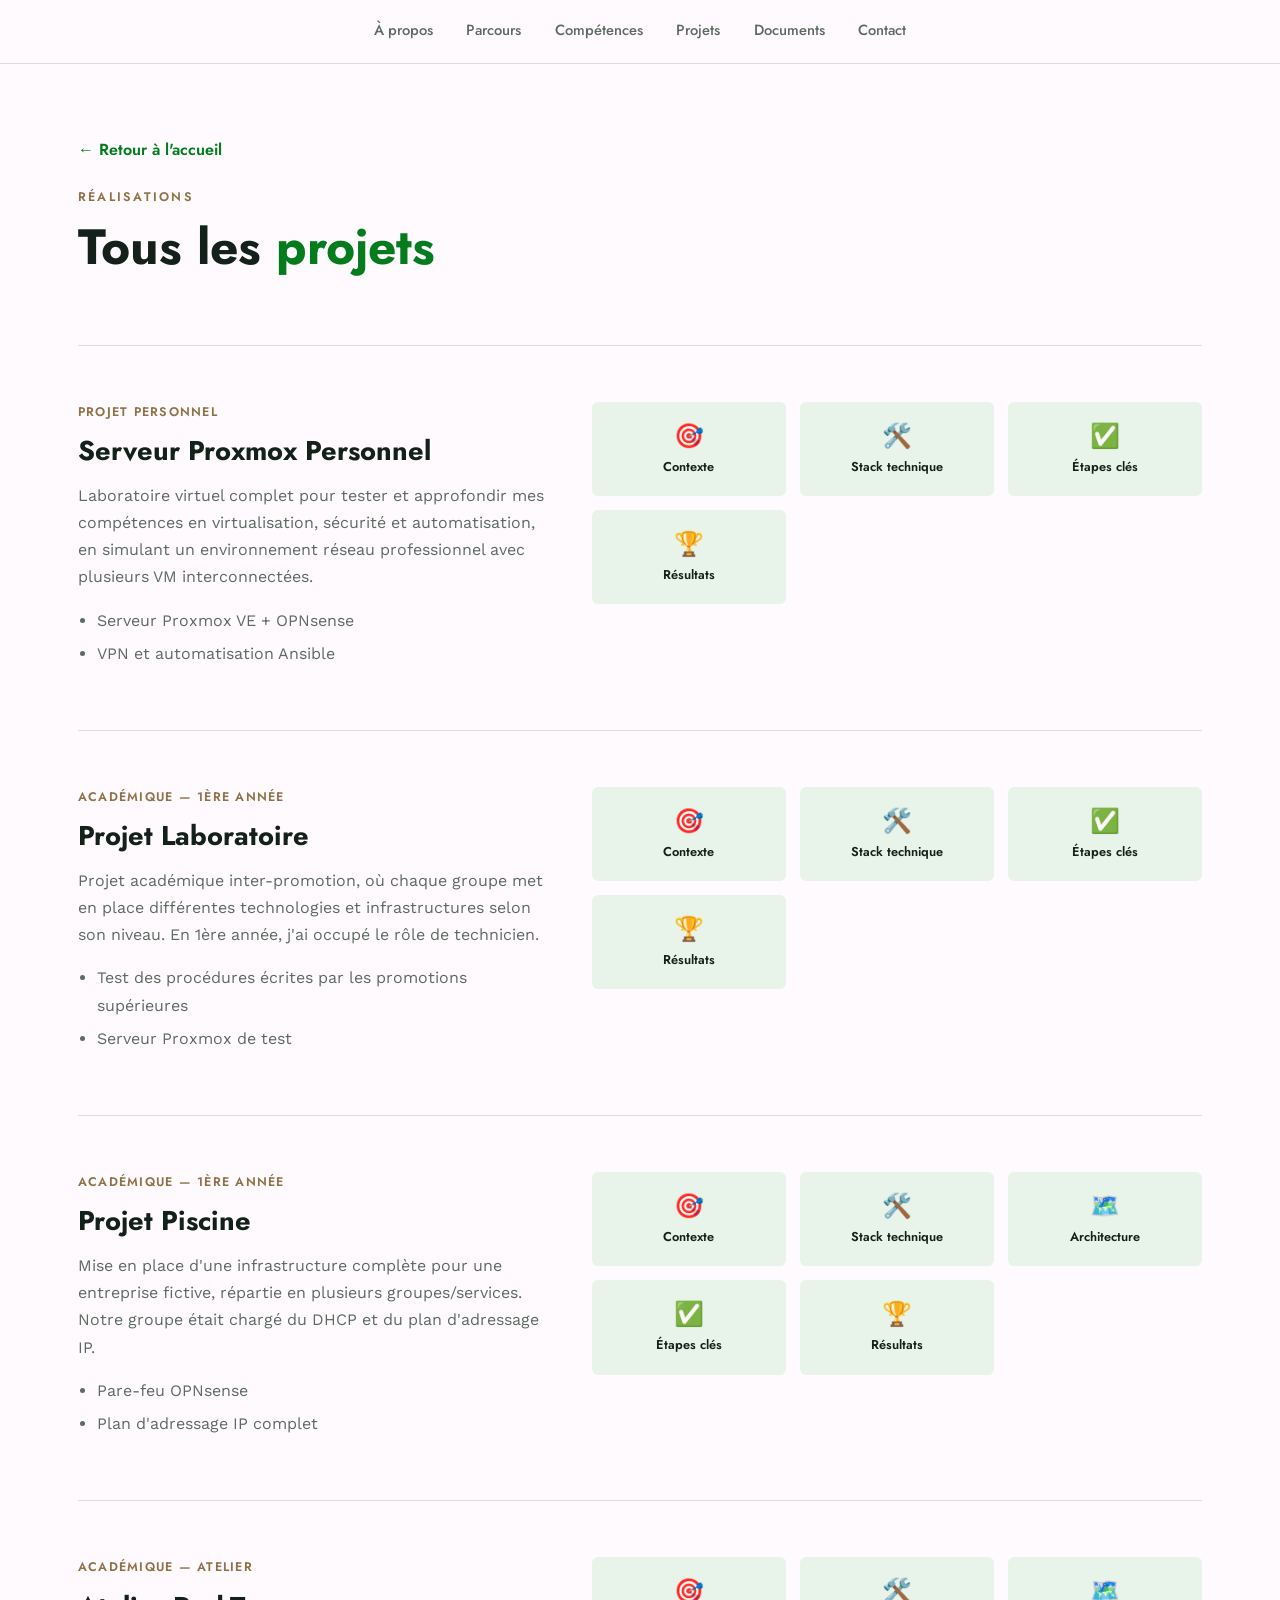
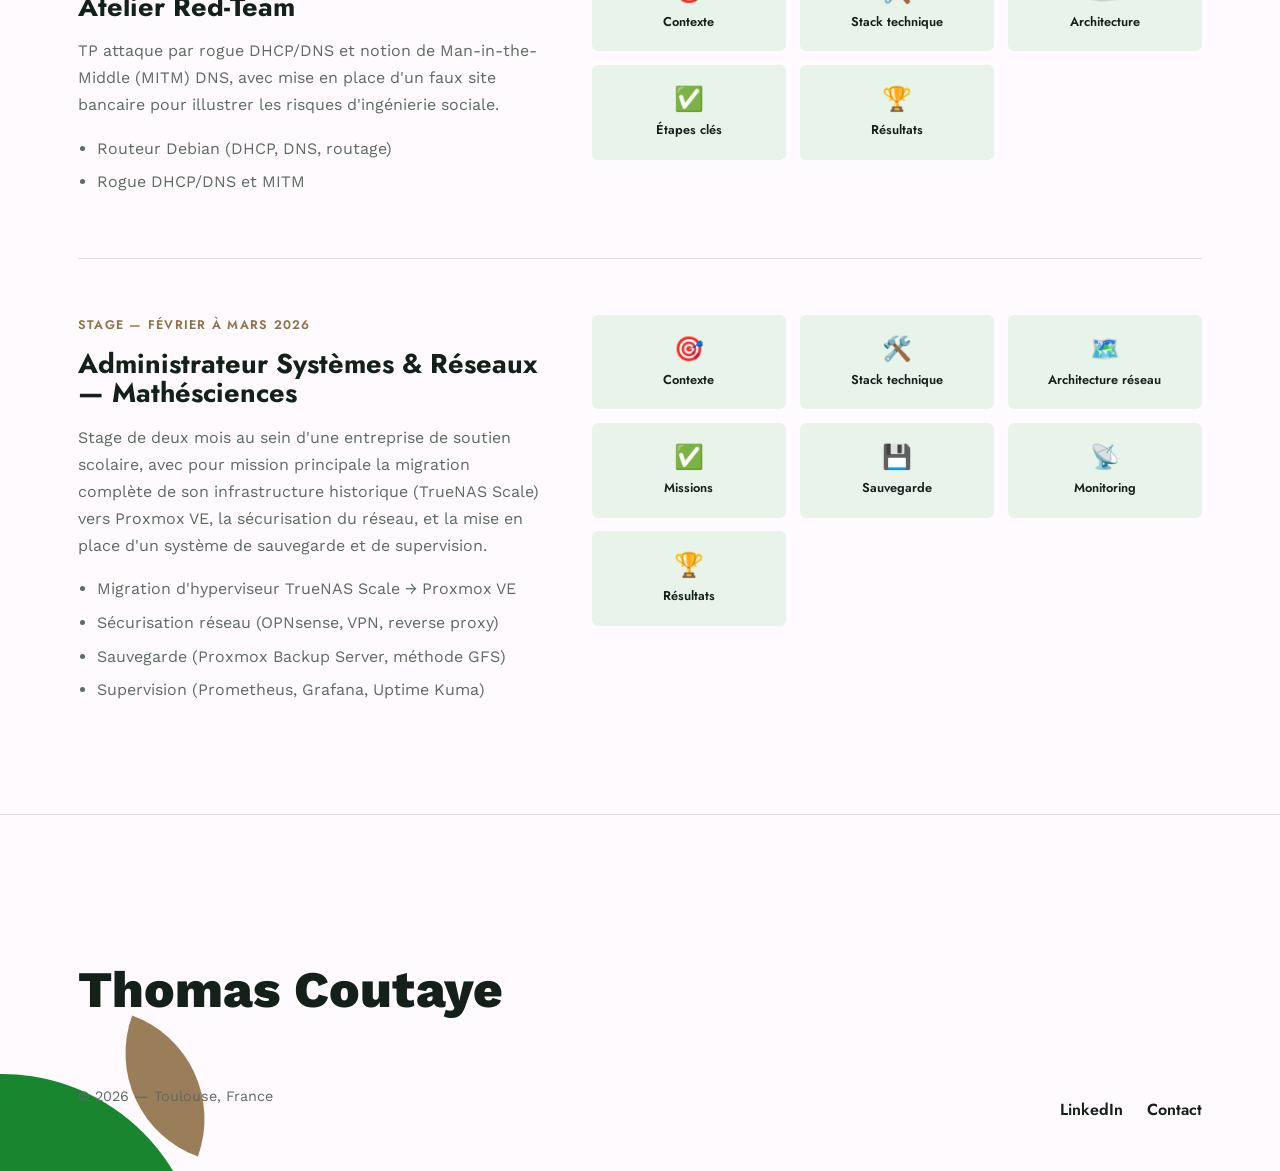
==== projects.html @ 01d5073c "Étape 1 — corrections bloquantes (email, ancre Contact, nav, modale PDF) - Email du hero : thomas.co" ====
<!DOCTYPE html>
<html lang="fr">
<head>
<meta charset="UTF-8">
<meta name="viewport" content="width=device-width, initial-scale=1.0">
<meta name="description" content="Détail des projets de Thomas Coutaye — infrastructure, réseaux, virtualisation et cybersécurité.">
<title>Projets — Thomas Coutaye</title>
<link rel="stylesheet" href="stylesheet.css">
</head>
<body>

<header class="nav">
  <div class="wrap nav-inner">
    <button class="burger" id="burger" aria-label="Ouvrir le menu">≡</button>
    <nav class="links" id="nav-links">
      <a href="index.html#about">À propos</a>
      <a href="index.html#parcours">Parcours</a>
      <a href="index.html#skills">Compétences</a>
      <a href="projects.html">Projets</a>
      <a href="index.html#documents">Documents</a>
      <a href="index.html#contact">Contact</a>
    </nav>
  </div>
</header>

<section class="projects-detail-header">
  <div class="wrap">
    <a href="index.html" class="back-link">← Retour à l'accueil</a>
    <p class="eyebrow">Réalisations</p>
    <h1 class="section-title">Tous les <em>projets</em></h1>
  </div>
</section>

<div class="wrap">

  <!-- ============================================
       PROJET 1 — Serveur Proxmox Personnel
       ============================================ -->
  <article id="proxmox" class="project-block">
    <div class="project-block-grid">
      <div class="project-block-info">
        <span class="cat">Projet personnel</span>
        <h3>Serveur Proxmox Personnel</h3>
        <p>Laboratoire virtuel complet pour tester et approfondir mes compétences en virtualisation, sécurité et automatisation, en simulant un environnement réseau professionnel avec plusieurs VM interconnectées.</p>
        <ul>
          <li>Serveur Proxmox VE + OPNsense</li>
          <li>VPN et automatisation Ansible</li>
        </ul>
      </div>
      <div class="project-modals">
        <button class="modal-card" data-target="proxmox-contexte">
          <span class="modal-icon">🎯</span><span class="modal-label">Contexte</span>
        </button>
        <button class="modal-card" data-target="proxmox-stack">
          <span class="modal-icon">🛠️</span><span class="modal-label">Stack technique</span>
        </button>
        <button class="modal-card" data-target="proxmox-etapes">
          <span class="modal-icon">✅</span><span class="modal-label">Étapes clés</span>
        </button>
        <button class="modal-card" data-target="proxmox-resultats">
          <span class="modal-icon">🏆</span><span class="modal-label">Résultats</span>
        </button>
      </div>
    </div>

    <template id="proxmox-contexte">
      <span class="project-modal-cat">Contexte</span>
      <h4>Pourquoi ce projet</h4>
      <p>Envie de disposer d'un environnement à moi pour expérimenter librement, sans dépendre d'une infrastructure académique. L'objectif était de reproduire les conditions d'un vrai réseau d'entreprise à petite échelle : routage, pare-feu, VPN et automatisation.</p>
    </template>
    <template id="proxmox-stack">
      <span class="project-modal-cat">Stack technique</span>
      <h4>Outils utilisés</h4>
      <ul>
        <li>Proxmox VE (hyperviseur)</li>
        <li>OPNsense (routeur / pare-feu)</li>
        <li>VPN pour accès distant sécurisé</li>
        <li>Ansible (automatisation)</li>
      </ul>
    </template>
    <template id="proxmox-etapes">
      <span class="project-modal-cat">Étapes clés</span>
      <h4>Déroulé du projet</h4>
      <ul>
        <li>Installation et configuration du serveur Proxmox VE</li>
        <li>Déploiement et administration d'OPNsense</li>
        <li>Mise en place du VPN pour l'accès distant</li>
        <li>Écriture de playbooks Ansible pour automatiser le déploiement</li>
        <li>Gestion du DHCP et des réservations IP</li>
      </ul>
    </template>
    <template id="proxmox-resultats">
      <span class="project-modal-cat">Résultats</span>
      <h4>Compétences acquises</h4>
      <p>Autonomie complète sur l'administration d'un hyperviseur, la configuration d'un pare-feu et l'automatisation de tâches réseau récurrentes.</p>
    </template>
  </article>

  <!-- ============================================
       PROJET 2 — Projet Laboratoire
       ============================================ -->
  <article id="labo" class="project-block">
    <div class="project-block-grid">
      <div class="project-block-info">
        <span class="cat">Académique — 1ère année</span>
        <h3>Projet Laboratoire</h3>
        <p>Projet académique inter-promotion, où chaque groupe met en place différentes technologies et infrastructures selon son niveau. En 1ère année, j'ai occupé le rôle de technicien.</p>
        <ul>
          <li>Test des procédures écrites par les promotions supérieures</li>
          <li>Serveur Proxmox de test</li>
        </ul>
      </div>
      <div class="project-modals">
        <button class="modal-card" data-target="labo-contexte">
          <span class="modal-icon">🎯</span><span class="modal-label">Contexte</span>
        </button>
        <button class="modal-card" data-target="labo-stack">
          <span class="modal-icon">🛠️</span><span class="modal-label">Stack technique</span>
        </button>
        <button class="modal-card" data-target="labo-etapes">
          <span class="modal-icon">✅</span><span class="modal-label">Étapes clés</span>
        </button>
        <button class="modal-card" data-target="labo-resultats">
          <span class="modal-icon">🏆</span><span class="modal-label">Résultats</span>
        </button>
      </div>
    </div>

    <template id="labo-contexte">
      <span class="project-modal-cat">Contexte</span>
      <h4>Un projet à plusieurs niveaux</h4>
      <p>Ce projet inter-promotion répartit les rôles selon l'année d'étude : les promotions supérieures rédigent les procédures, les premières années les testent et posent les fondations techniques.</p>
    </template>
    <template id="labo-stack">
      <span class="project-modal-cat">Stack technique</span>
      <h4>Outils utilisés</h4>
      <ul>
        <li>Proxmox VE</li>
        <li>Virtualisation imbriquée (nested virtualization)</li>
      </ul>
    </template>
    <template id="labo-etapes">
      <span class="project-modal-cat">Étapes clés</span>
      <h4>Déroulé du projet</h4>
      <ul>
        <li>Test et validation des procédures écrites par les promotions supérieures</li>
        <li>Mise en place d'un serveur Proxmox de test</li>
        <li>Création et configuration de machines virtuelles</li>
        <li>Tests de virtualisation imbriquée</li>
        <li>Documentation des résultats et problèmes rencontrés</li>
      </ul>
    </template>
    <template id="labo-resultats">
      <span class="project-modal-cat">Résultats</span>
      <h4>Compétences acquises</h4>
      <p>Rigueur dans le test et la validation de procédures techniques, premiers pas dans l'administration d'un hyperviseur, et sens de la documentation.</p>
    </template>
  </article>

  <!-- ============================================
       PROJET 3 — Projet Piscine
       ============================================ -->
  <article id="piscine" class="project-block">
    <div class="project-block-grid">
      <div class="project-block-info">
        <span class="cat">Académique — 1ère année</span>
        <h3>Projet Piscine</h3>
        <p>Mise en place d'une infrastructure complète pour une entreprise fictive, répartie en plusieurs groupes/services. Notre groupe était chargé du DHCP et du plan d'adressage IP.</p>
        <ul>
          <li>Pare-feu OPNsense</li>
          <li>Plan d'adressage IP complet</li>
        </ul>
      </div>
      <div class="project-modals">
        <button class="modal-card" data-target="piscine-contexte">
          <span class="modal-icon">🎯</span><span class="modal-label">Contexte</span>
        </button>
        <button class="modal-card" data-target="piscine-stack">
          <span class="modal-icon">🛠️</span><span class="modal-label">Stack technique</span>
        </button>
        <button class="modal-card" data-target="piscine-architecture">
          <span class="modal-icon">🗺️</span><span class="modal-label">Architecture</span>
        </button>
        <button class="modal-card" data-target="piscine-etapes">
          <span class="modal-icon">✅</span><span class="modal-label">Étapes clés</span>
        </button>
        <button class="modal-card" data-target="piscine-resultats">
          <span class="modal-icon">🏆</span><span class="modal-label">Résultats</span>
        </button>
      </div>
    </div>

    <template id="piscine-contexte">
      <span class="project-modal-cat">Contexte</span>
      <h4>Une entreprise fictive à monter de A à Z</h4>
      <p>La promotion était répartie en plusieurs groupes, chacun attribué à un service différent (DHCP, DNS, sécurité...). Notre groupe a poussé le projet plus loin en installant un OPNsense complet pour gérer DHCP, réservations et pare-feu.</p>
    </template>
    <template id="piscine-stack">
      <span class="project-modal-cat">Stack technique</span>
      <h4>Outils utilisés</h4>
      <ul>
        <li>OPNsense (pare-feu)</li>
        <li>Serveur DHCP multi-zones</li>
      </ul>
    </template>
    <template id="piscine-architecture">
      <span class="project-modal-cat">Architecture</span>
      <h4>Plan d'adressage IP</h4>
      <p>Conception d'un plan d'adressage pour l'ensemble de l'infrastructure, avec segmentation réseau par service et règles de pare-feu dédiées à chaque sous-réseau.</p>
    </template>
    <template id="piscine-etapes">
      <span class="project-modal-cat">Étapes clés</span>
      <h4>Déroulé du projet</h4>
      <ul>
        <li>Installation et configuration du pare-feu OPNsense</li>
        <li>Conception du plan d'adressage IP</li>
        <li>Configuration du serveur DHCP avec zones multiples</li>
        <li>Configuration des règles de pare-feu par sous-réseau</li>
        <li>Segmentation réseau selon les besoins de l'entreprise</li>
      </ul>
    </template>
    <template id="piscine-resultats">
      <span class="project-modal-cat">Résultats</span>
      <h4>Compétences acquises</h4>
      <p>Conception d'un plan d'adressage cohérent à l'échelle d'une infrastructure, et administration d'un pare-feu en environnement multi-services.</p>
    </template>
  </article>

  <!-- ============================================
       PROJET 4 — Atelier Red-Team
       ============================================ -->
  <article id="redteam" class="project-block">
    <div class="project-block-grid">
      <div class="project-block-info">
        <span class="cat">Académique — Atelier</span>
        <h3>Atelier Red-Team</h3>
        <p>TP attaque par rogue DHCP/DNS et notion de Man-in-the-Middle (MITM) DNS, avec mise en place d'un faux site bancaire pour illustrer les risques d'ingénierie sociale.</p>
        <ul>
          <li>Routeur Debian (DHCP, DNS, routage)</li>
          <li>Rogue DHCP/DNS et MITM</li>
        </ul>
      </div>
      <div class="project-modals">
        <button class="modal-card" data-target="redteam-contexte">
          <span class="modal-icon">🎯</span><span class="modal-label">Contexte</span>
        </button>
        <button class="modal-card" data-target="redteam-stack">
          <span class="modal-icon">🛠️</span><span class="modal-label">Stack technique</span>
        </button>
        <button class="modal-card" data-target="redteam-architecture">
          <span class="modal-icon">🗺️</span><span class="modal-label">Architecture</span>
        </button>
        <button class="modal-card" data-target="redteam-etapes">
          <span class="modal-icon">✅</span><span class="modal-label">Étapes clés</span>
        </button>
        <button class="modal-card" data-target="redteam-resultats">
          <span class="modal-icon">🏆</span><span class="modal-label">Résultats</span>
        </button>
      </div>
    </div>

    <template id="redteam-contexte">
      <span class="project-modal-cat">Contexte</span>
      <h4>Comprendre l'attaque pour mieux s'en défendre</h4>
      <p>Atelier pédagogique visant à observer concrètement une attaque par rogue DHCP/DNS et un Man-in-the-Middle DNS, pour comprendre les mécanismes d'attaque et les contre-mesures associées.</p>
    </template>
    <template id="redteam-stack">
      <span class="project-modal-cat">Stack technique</span>
      <h4>Outils utilisés</h4>
      <ul>
        <li>Routeur Debian (DHCP, DNS, routage)</li>
        <li>VMware Workstation</li>
        <li>Apache (faux site bancaire)</li>
      </ul>
    </template>
    <template id="redteam-architecture">
      <span class="project-modal-cat">Architecture</span>
      <h4>Topologie réseau</h4>
      <p>Deux VMnet distinctes sous VMware Workstation : une VMnet isolée pour la machine malveillante, et une VMnet8 en NAT pour observer les échanges avec la machine cible.</p>
    </template>
    <template id="redteam-etapes">
      <span class="project-modal-cat">Étapes clés</span>
      <h4>Déroulé de l'atelier</h4>
      <ul>
        <li>Déploiement et configuration du routeur Debian légitime</li>
        <li>Conception des VMnet (isolée ↔ VMnet8 NAT)</li>
        <li>Installation d'un faux routeur DHCP/DNS sur la machine malveillante</li>
        <li>Création d'un faux site bancaire avec Apache</li>
        <li>Observation de la communication, de l'attaque et des contre-mesures</li>
      </ul>
    </template>
    <template id="redteam-resultats">
      <span class="project-modal-cat">Résultats</span>
      <h4>Compétences acquises</h4>
      <p>Compréhension concrète des attaques MITM et rogue DHCP/DNS, et sensibilisation aux risques d'ingénierie sociale côté utilisateur final.</p>
    </template>
  </article>

  <!-- ============================================
       PROJET 5 — Stage Mathésciences
       ============================================ -->
  <article id="ms" class="project-block">
    <div class="project-block-grid">
      <div class="project-block-info">
        <span class="cat">Stage — février à mars 2026</span>
        <h3>Administrateur Systèmes & Réseaux — Mathésciences</h3>
        <p>Stage de deux mois au sein d'une entreprise de soutien scolaire, avec pour mission principale la migration complète de son infrastructure historique (TrueNAS Scale) vers Proxmox VE, la sécurisation du réseau, et la mise en place d'un système de sauvegarde et de supervision.</p>
        <ul>
          <li>Migration d'hyperviseur TrueNAS Scale → Proxmox VE</li>
          <li>Sécurisation réseau (OPNsense, VPN, reverse proxy)</li>
          <li>Sauvegarde (Proxmox Backup Server, méthode GFS)</li>
          <li>Supervision (Prometheus, Grafana, Uptime Kuma)</li>
        </ul>
      </div>
      <div class="project-modals">
        <button class="modal-card" data-target="ms-contexte">
          <span class="modal-icon">🎯</span><span class="modal-label">Contexte</span>
        </button>
        <button class="modal-card" data-target="ms-stack">
          <span class="modal-icon">🛠️</span><span class="modal-label">Stack technique</span>
        </button>
        <button class="modal-card" data-target="ms-architecture">
          <span class="modal-icon">🗺️</span><span class="modal-label">Architecture réseau</span>
        </button>
        <button class="modal-card" data-target="ms-etapes">
          <span class="modal-icon">✅</span><span class="modal-label">Missions</span>
        </button>
        <button class="modal-card" data-target="ms-sauvegarde">
          <span class="modal-icon">💾</span><span class="modal-label">Sauvegarde</span>
        </button>
        <button class="modal-card" data-target="ms-monitoring">
          <span class="modal-icon">📡</span><span class="modal-label">Monitoring</span>
        </button>
        <button class="modal-card" data-target="ms-resultats">
          <span class="modal-icon">🏆</span><span class="modal-label">Résultats</span>
        </button>
      </div>
    </div>

    <template id="ms-contexte">
      <span class="project-modal-cat">Contexte</span>
      <h4>De la rencontre au projet de migration</h4>
      <p>J'ai rencontré Mathésciences lors d'un jobdating organisé par mon école. Notre échange a fait ressortir que les outils informatiques utilisés en interne — l'entreprise s'appuyait alors sur TrueNAS Scale pour faire tourner ses services — n'étaient plus les plus adaptés à son fonctionnement quotidien ni à ses projets futurs.</p>
      <p>Après avoir présenté Proxmox VE, une solution open source que j'avais déjà pratiquée en cours et à titre personnel, j'ai été recruté pour un stage de deux mois avec quatre objectifs : migrer l'infrastructure vers Proxmox, optimiser le stockage du serveur, mettre en place un système de sauvegarde robuste, et finaliser diverses tâches informatiques.</p>
      <p>La première phase a consisté en un audit complet : état des lieux des deux hyperviseurs, inventaire du parc informatique, et analyse des besoins avec mon tuteur à partir d'une roadmap de suivi. Cet audit a débouché sur un schéma réseau de l'infrastructure existante puis sur un schéma prévisionnel de la cible à atteindre.</p>
      <!-- SCHEMA: emplacement pour le schéma réseau initial / prévisionnel, anonymisé -->
    </template>

    <template id="ms-stack">
      <span class="project-modal-cat">Stack technique</span>
      <h4>Outils et technologies utilisés</h4>
      <ul>
        <li>Proxmox VE (hyperviseur cible) et Proxmox Backup Server (sauvegarde)</li>
        <li>OPNsense (pare-feu / routage inter-VLAN)</li>
        <li>Wireguard (VPN d'administration, en conteneur LXC dédié)</li>
        <li>Nginx Proxy Manager (reverse proxy, certificats Let's Encrypt automatiques)</li>
        <li>Docker Compose (déploiement de n8n, Vaultwarden)</li>
        <li>Nextcloud AIO (VM Debian dédiée)</li>
        <li>Traefik (exposition sécurisée de Vaultwarden) et MariaDB/MySQL</li>
        <li>Prometheus, Node Exporter et Grafana (métriques et visualisation)</li>
        <li>Uptime Kuma + bot Telegram (alerting de disponibilité)</li>
        <li>Scripting Bash pour l'automatisation (montage disque, déploiement Node Exporter)</li>
      </ul>
    </template>

    <template id="ms-architecture">
      <span class="project-modal-cat">Architecture réseau</span>
      <h4>Isolation et sécurisation du réseau</h4>
      <ul>
        <li>Réseau de production isolé du réseau principal via une VM OPNsense</li>
        <li>Réseau de laboratoire séparé pour tester avant mise en production</li>
        <li>Port forwarding + réservations DHCP → IP/ports réels masqués, surface d'exposition réduite</li>
        <li>VPN Wireguard dans un conteneur LXC dédié, séparé d'OPNsense pour ne pas le surcharger</li>
        <li>Reverse proxy (Nginx Proxy Manager) : un sous-domaine par service, SSL auto via Let's Encrypt</li>
        <li>Double redirection de port (box → OPNsense → conteneur) pour rendre VPN et reverse proxy accessibles</li>
      </ul>
      <!-- SCHEMA: emplacement pour le schéma réseau final (VLAN prod/labo, VPN, reverse proxy), anonymisé -->
    </template>

    <template id="ms-etapes">
      <span class="project-modal-cat">Missions</span>
      <h4>Déroulé des missions</h4>
      <ul>
        <li><strong>Stockage :</strong> disque 6 To installé à froid, script Bash (GPT + ext4), intégré à Proxmox</li>
        <li><strong>Réseau/sécurité :</strong> déploiement d'OPNsense, du VPN et du reverse proxy</li>
        <li><strong>Migration n8n :</strong> export JSON via shell du conteneur → SSH → redéploiement en LXC (Docker Compose)</li>
        <li><strong>Migration Vaultwarden :</strong> export/import du coffre JSON, nouveau conteneur (Traefik + MariaDB)</li>
        <li><strong>Migration Nextcloud :</strong> 150+ Go transférés (SFTP), VM dédiée, hardening , politique de mots de passe, customisation</li>
      </ul>
    </template>

    <template id="ms-sauvegarde">
      <span class="project-modal-cat">Sauvegarde & résilience</span>
      <h4>Trois niveaux de protection</h4>
      <ul>
        <li>Ancien serveur reconverti en serveur de sauvegarde dédié (site distant)</li>
        <li>Proxmox Backup Server (PBS), compatible nativement avec Proxmox VE</li>
        <li>3 niveaux : sauvegarde locale + sauvegarde distante (PBS) + support externe</li>
        <li>LVM créé pour exploiter tout le stockage disponible en datastore</li>
        <li>Tunnel Wireguard dédié entre l'hyperviseur et le PBS (sites distants)</li>
        <li>Politique GFS : quotidien (7j) → hebdomadaire (4 sem.) → mensuel (12 mois)</li>
      </ul>
    </template>

    <template id="ms-monitoring">
      <span class="project-modal-cat">Monitoring</span>
      <h4>Superviser l'infrastructure en production</h4>
      <ul>
        <li>Un conteneur dédié regroupe tous les outils de supervision</li>
        <li><strong>Prometheus :</strong> collecte des métriques</li>
        <li><strong>Node Exporter :</strong> agent sur chaque machine, expose les métriques (CPU/RAM/disque/réseau) que Prometheus vient interroger</li>
        <li><strong>Grafana :</strong> visualisation via dashboards communautaires</li>
        <li><strong>Uptime Kuma :</strong> sondes HTTPS/IP pour la disponibilité des services</li>
        <li>Alertes envoyées en temps réel via un bot Telegram dédié</li>
      </ul>
    </template>

    <template id="ms-resultats">
      <span class="project-modal-cat">Résultats</span>
      <h4>Bilan et compétences acquises</h4>
      <p>L'objectif fixé a été atteint : migration réussie des services critiques (Nextcloud en tête), mise en place de la sécurité réseau, d'un système de sauvegarde à trois niveaux et d'une supervision opérationnelle — les administrateurs sont aujourd'hui alertés dès qu'un service tombe.</p>
      <p>Ce stage m'a confirmé mon attrait pour l'administration systèmes et réseaux et m'a donné envie d'approfondir une voie DevOps. Au-delà des compétences techniques, j'ai été mis au défi sur la gestion de projet et la communication à distance avec mon tuteur, situé à l'étranger pendant une partie du stage.</p>
      <p>Axes d'amélioration identifiés : gestion de projet et documentation technique, sur lesquels je continue de progresser depuis.</p>
    </template>
  </article>

</div>

<!-- Modale de détail (partagée par tous les projets) -->
<div class="project-modal-overlay" id="project-modal-overlay">
  <div class="project-modal-box">
    <button class="project-modal-close" id="project-modal-close" aria-label="Fermer">✕</button>
    <div id="project-modal-body"></div>
  </div>
</div>

<footer>
  <span class="blob blob-leaf blob-green" aria-hidden="true"></span>
  <span class="blob blob-leaf blob-brown" aria-hidden="true"></span>
  <div class="wrap footer-inner">
    <div>
      <p class="footer-name">Thomas Coutaye</p>
      <p class="footer-meta">© 2026 — Toulouse, France</p>
    </div>
    <ul class="footer-links">
      <li><a href="https://www.linkedin.com/in/thomas-coutaye-84a8301b1/" target="_blank" rel="noopener noreferrer">LinkedIn</a></li>
      <li><a href="index.html#contact">Contact</a></li>
    </ul>
  </div>
</footer>

<script src="script.js"></script>
</body>
</html>
---- stylesheet.css ----
/* ============================================
   THOMAS COUTAYE — PORTFOLIO
   Direction éditoriale / Huemint (vert #047c1e, brun #8f7247, fond #fffafe)
   ============================================ */

@import url('https://fonts.googleapis.com/css2?family=Jost:wght@400;500;600;700;800&family=Work+Sans:wght@400;500;600&display=swap');

:root{
  --bg:#fffafe;
  --green:#047c1e;
  --green-dark:#035c16;
  --green-tint:#e8f4ea;
  --brown:#8f7247;
  --brown-tint:#f1ebe1;
  --ink:#14201a;
  --ink-dim:#5c6b62;
  --border:rgba(20,32,26,0.14);
  --font-display:'Jost', sans-serif;
  --font-body:'Work Sans', sans-serif;
  --radius:6px;
}

*{box-sizing:border-box;}
html{scroll-behavior:smooth;}
body{
  margin:0;
  background:var(--bg);
  color:var(--ink);
  font-family:var(--font-body);
  line-height:1.7;
  font-size:16px;
  -webkit-font-smoothing:antialiased;
  overflow-x:hidden;
}
a{color:inherit;}
img{max-width:100%; display:block;}
::selection{background:var(--green); color:var(--bg);}
:focus-visible{outline:2px solid var(--green); outline-offset:3px;}

.wrap{max-width:1180px; margin:0 auto; padding:0 1.75rem;}

h1,h2,h3,h4{font-family:var(--font-display); margin:0; line-height:1.05;}

.eyebrow{
  font-family:var(--font-display);
  font-size:0.78rem;
  font-weight:600;
  text-transform:uppercase;
  letter-spacing:0.18em;
  color:var(--brown);
  margin:0 0 0.75rem;
}
.section-title{
  font-size:clamp(2rem, 4vw, 3.1rem);
  font-weight:700;
  color:var(--ink);
  margin-bottom:2.5rem;
}
.section-title em{
  font-style:normal;
  color:var(--green);
}
section{padding:5.5rem 0; position:relative; overflow:hidden;}

/* discrete background details to avoid empty space */
#skills::before{
  content:''; position:absolute; bottom:-90px; left:-70px;
  width:260px; height:260px; border-radius:0 100% 0 100%;
  border:2px solid var(--brown); opacity:0.08;
  transform:rotate(-15deg); pointer-events:none;
}
#documents::before{
  content:''; position:absolute; top:-40px; left:40%;
  width:180px; height:180px; border-radius:50%;
  border:2px solid var(--green); opacity:0.06; pointer-events:none;
}

/* ===== ORGANIC SHAPES (Huemint motif) ===== */
.blob{
  position:absolute;
  pointer-events:none;
  z-index:0;
}
.blob-leaf{
  width:260px; height:260px;
  border-radius:0 100% 0 100%;
}
.blob-green{background:var(--green); opacity:0.92;}
.blob-brown{background:var(--brown); opacity:0.9;}

/* ===== NAV ===== */
header.nav{
  position:sticky; top:0; z-index:100;
  background:rgba(255,250,254,0.92);
  backdrop-filter:blur(6px);
  border-bottom:1px solid var(--border);
}
.nav-inner{
  display:flex; align-items:center; justify-content:center;
  padding:1.1rem 0;
}
nav.links{display:flex; gap:2.1rem; list-style:none; margin:0; padding:0;}
nav.links a{
  font-family:var(--font-display); font-size:0.92rem; font-weight:500;
  text-decoration:none; color:var(--ink-dim);
  position:relative; padding-bottom:3px; transition:color .2s;
}
nav.links a::after{
  content:''; position:absolute; left:0; bottom:0; height:2px; width:0;
  background:var(--green); transition:width .25s;
}
nav.links a:hover, nav.links a.active{color:var(--ink);}
nav.links a:hover::after, nav.links a.active::after{width:100%;}

.burger{
  display:none; background:none; border:none; cursor:pointer;
  font-size:1.6rem; color:var(--ink);
}
@media (max-width:820px){
  .burger{display:block;}
  nav.links{
    position:absolute; top:100%; left:0; right:0; background:var(--bg);
    flex-direction:column; gap:0; border-bottom:1px solid var(--border);
    max-height:0; overflow:hidden; transition:max-height .3s ease;
  }
  nav.links.show{max-height:400px;}
  nav.links a{padding:1rem 1.75rem; border-top:1px solid var(--border);}
}

/* ===== HERO — Titre + bloc latéral (Sous-titre + Contact) ===== */
.hero{
  padding:6rem 0 5rem;
  overflow:hidden;
}
.hero .blob-green{top:-90px; right:-60px; transform:rotate(20deg);}
.hero .blob-brown{width:150px; height:150px; top:60px; right:120px; transform:rotate(-10deg);}

/* Mobile-first : titre puis bloc latéral empilés */
.hero-grid{
  display:grid;
  grid-template-columns:1fr;
  gap:2rem;
  position:relative;
  z-index:1;
}

.hero-title{
  font-size:clamp(3rem, 12vw, 7rem);
  font-weight:800;
  letter-spacing:-0.02em;
  transform:rotate(-1.2deg);
  margin-left:-0.1em;
}
.hero-title .line2{color:var(--green); display:block; margin-top:-0.15em;}

.hero-side{
  background:var(--bg);
  border-left:3px solid var(--green);
  padding:0 0 0 1.5rem;
}
.hero-subtitle{
  margin:0 0 1.75rem; color:var(--ink); font-size:1.2rem; font-weight:600; line-height:1.5;
}

.hero-contact-inline .eyebrow{margin-bottom:0.9rem;}
.hero-actions{display:flex; gap:0.85rem; flex-wrap:wrap;}

.btn{
  font-family:var(--font-display); font-weight:600; font-size:0.92rem;
  text-decoration:none; padding:0.85rem 1.6rem; border-radius:999px;
  border:1.5px solid var(--green); color:var(--green);
  background:transparent; cursor:pointer; display:inline-block;
  transition:background .2s, color .2s;
}
.btn:hover{background:var(--green); color:#fff;}
.btn-solid{background:var(--green); color:#fff;}
.btn-solid:hover{background:var(--bg); color:var(--green); border-color:var(--green);}

@media (min-width:820px){
  .hero-grid{
    grid-template-columns:1.3fr 0.9fr;
    align-items:end;
  }
  .hero-side{transform:translateY(1.5rem) rotate(0.4deg);}
}

/* ===== À PROPOS (section indépendante sous le hero) ===== */
#about::before{
  content:''; position:absolute; top:-60px; right:-60px;
  width:280px; height:280px; border-radius:50%;
  border:2px solid var(--green); opacity:0.07; pointer-events:none;
}
.about-inner{
  max-width:760px;
}
.about-inner p{font-size:1.2rem; color:var(--ink-dim);}
.about-inner p::first-letter{
  font-family:var(--font-display); font-weight:800; font-size:3.4rem;
  color:var(--green); float:left; line-height:0.8; margin:0.1em 0.08em 0 0;
}

/* ===== PARCOURS (liste compacte accordéon, mobile-first) ===== */
.parcours-list{
  border-top:1px solid var(--border);
}
.parcours-row{
  display:block;
  width:100%;
  text-align:left;
  background:none;
  border:none;
  border-bottom:1px solid var(--border);
  padding:0.85rem 0;
  font:inherit;
  color:inherit;
  cursor:pointer;
}
.parcours-row-head{
  display:flex;
  flex-wrap:wrap;
  align-items:baseline;
  gap:0.15rem 0.7rem;
}
.parcours-row-year{
  font-family:var(--font-display);
  font-weight:700;
  font-size:0.82rem;
  letter-spacing:.02em;
  color:var(--brown);
  flex:0 0 auto;
}
.parcours-row-title{
  font-family:var(--font-display);
  font-weight:600;
  font-size:0.98rem;
  line-height:1.3;
  color:var(--ink);
  flex:1 1 220px;
}
.parcours-row-chevron{
  flex:0 0 auto;
  margin-left:auto;
  color:var(--ink-dim);
  font-size:1rem;
  transition:transform .2s ease;
}
.parcours-row[aria-expanded="true"] .parcours-row-chevron{
  transform:rotate(180deg);
  color:var(--green);
}
.parcours-row-details{
  display:grid;
  grid-template-rows:0fr;
  transition:grid-template-rows .25s ease;
}
.parcours-row[aria-expanded="true"] .parcours-row-details{
  grid-template-rows:1fr;
}
.parcours-row-details > *{
  overflow:hidden;
}
.parcours-row-details span,
.parcours-row-details ul{
  display:block;
  margin:0.55rem 0 0;
  font-size:0.85rem;
  line-height:1.5;
  color:var(--ink-dim);
}
.parcours-row-details ul{
  padding-left:1.1rem;
}
.parcours-row-details li{
  margin-bottom:0.3rem;
}
.parcours-row:hover .parcours-row-title{
  color:var(--green);
}

@media (min-width:600px){
  .parcours-row-head{
    flex-wrap:nowrap;
  }
  .parcours-row-year{
    min-width:7.5rem;
  }
}

/* ===== SKILLS (blocs colorés, style magazine) ===== */
.skills-bands{
  display:grid;
  grid-template-columns:repeat(2, 1fr);
  gap:1.75rem;
  margin-top:0.5rem;
}
.skill-band{
  position:relative;
  border-radius:var(--radius);
  padding:2.1rem 2rem 1.9rem;
  overflow:hidden;
  transition:transform .3s ease, box-shadow .3s ease;
}
.skill-band.band-green{background:var(--green); transform:rotate(-0.6deg);}
.skill-band.band-brown{background:var(--brown); transform:rotate(0.55deg);}
.skill-band:hover{transform:translateY(-4px) rotate(0deg); box-shadow:0 18px 34px rgba(20,32,26,0.18);}

.skill-band::before{
  content:attr(data-icon);
  position:absolute; right:-0.6rem; bottom:-1.6rem;
  font-size:7rem; line-height:1; opacity:0.14;
  transform:rotate(-8deg); pointer-events:none;
}

.skill-band-head{
  position:relative; z-index:1;
  display:flex; align-items:center; gap:0.7rem; margin-bottom:0.9rem;
}
.skill-band-icon{font-size:1.6rem; line-height:1; filter:drop-shadow(0 2px 3px rgba(0,0,0,0.15));}
.skill-band-title{
  position:relative; z-index:1;
  font-family:var(--font-display); font-weight:800;
  font-size:clamp(1.5rem, 2.6vw, 2.05rem);
  color:var(--bg); letter-spacing:-0.01em; line-height:1.05;
}
.skill-band-desc{
  position:relative; z-index:1;
  color:var(--bg); opacity:0.86; font-size:0.94rem;
  max-width:34ch; margin:0 0 1.4rem;
}
.skill-tags{position:relative; z-index:1; display:flex; flex-wrap:wrap; gap:0.5rem;}
.skill-tag{
  font-family:var(--font-display); font-size:0.76rem; font-weight:600;
  text-transform:uppercase; letter-spacing:0.03em;
  color:var(--ink); background:var(--bg);
  padding:0.42rem 0.8rem; border-radius:999px;
}

@media (max-width:820px){
  .skills-bands{grid-template-columns:1fr;}
  .skill-band.band-green, .skill-band.band-brown{transform:none;}
  .skill-band:hover{transform:translateY(-3px);}
}

/* ===== PROJECTS (masonry preview) ===== */
.masonry{
  columns:3 220px; column-gap:1.5rem;
}
.masonry-card{
  break-inside:avoid; margin-bottom:1.5rem; border-radius:var(--radius);
  overflow:hidden; border:1.5px solid var(--border); text-decoration:none; color:var(--ink);
  display:block; background:#fff; transition:transform .25s, box-shadow .25s, border-color .35s ease;
}
.masonry-card:hover, .masonry-card:focus-visible{
  transform:translateY(-4px); box-shadow:0 14px 28px rgba(20,32,26,0.08);
  border-color:var(--green);
}
.masonry-media{
  background:var(--green-tint); display:flex; align-items:center; justify-content:center;
  font-size:2.4rem;
}
.masonry-card.tall .masonry-media{height:230px;}
.masonry-card.short .masonry-media{height:130px;}
.masonry-body{padding:1.1rem 1.3rem 1.4rem;}
.masonry-body h4{font-size:1.05rem; margin-bottom:0.4rem;}
.masonry-body p{margin:0; font-size:0.88rem; color:var(--ink-dim);}
.masonry-tag{
  display:inline-block; margin-top:0.7rem; font-size:0.72rem; font-weight:600;
  color:var(--brown); text-transform:uppercase; letter-spacing:0.05em;
}
.view-all{text-align:center; margin-top:2.5rem;}

@media (max-width:700px){.masonry{columns:1 100%;}}

/* ===== DOCUMENTS ===== */
.doc-list{border-top:1px solid var(--border);}
.doc-row{
  display:flex; flex-wrap:wrap; align-items:center; gap:1rem;
  padding:1.3rem 0; border-bottom:1px solid var(--border);
}
.doc-name{flex:1; min-width:200px; font-weight:600;}
.doc-actions{display:flex; gap:0.7rem;}
.doc-actions a, .doc-actions button{
  font-family:var(--font-body); font-size:0.85rem; padding:0.5rem 1rem;
  border-radius:999px; border:1.5px solid var(--border); background:none;
  color:var(--ink); text-decoration:none; cursor:pointer; transition:border-color .2s, color .2s;
}
.doc-actions a:hover, .doc-actions button:hover{border-color:var(--green); color:var(--green);}

/* ===== FOOTER ===== */
footer{
  position:relative; padding:5rem 0 3rem; overflow:hidden;
  border-top:1px solid var(--border); margin-top:3rem;
}
footer .blob-green{width:200px; height:200px; bottom:-70px; left:-50px; transform:rotate(-25deg);}
footer .blob-brown{width:110px; height:110px; bottom:30px; left:110px; transform:rotate(200deg);}
.footer-inner{position:relative; z-index:1; display:flex; justify-content:space-between; align-items:flex-end; flex-wrap:wrap; gap:1.5rem;}
.footer-name{font-size:clamp(2rem,5vw,3.2rem); font-weight:800;}
.footer-meta{color:var(--ink-dim); font-size:0.9rem;}
.footer-links{display:flex; gap:1.5rem; list-style:none; padding:0; margin:0;}
.footer-links a{text-decoration:none; font-weight:600; font-family:var(--font-display); color:var(--ink);}
.footer-links a:hover{color:var(--green);}

/* ===== PROJETS.HTML (detail page) ===== */
.projects-detail-header{padding:4.5rem 0 2rem;}
.back-link{
  display:inline-flex; align-items:center; gap:0.4rem; font-family:var(--font-display);
  font-weight:600; color:var(--green); text-decoration:none; margin-bottom:1.5rem;
}

/* ----- project block (title/desc + modal grid) ----- */
.project-block{padding:3.5rem 0; border-top:1px solid var(--border);}
.project-block-grid{
  display:grid; grid-template-columns:1fr 1.3fr; gap:2.75rem; align-items:start;
}
.project-block .cat{
  font-family:var(--font-display); color:var(--brown); text-transform:uppercase;
  font-size:0.78rem; letter-spacing:0.1em; font-weight:600; margin-bottom:0.9rem; display:block;
}
.project-block h3{font-size:1.7rem; margin-bottom:0.7rem;}
.project-block-info > p{color:var(--ink-dim); margin-bottom:1rem;}
.project-block-info ul{padding-left:1.2rem; color:var(--ink-dim); margin:0;}
.project-block-info ul li{margin-bottom:0.4rem;}

.project-modals{
  display:grid; grid-template-columns:repeat(3,1fr); gap:0.85rem;
}
.modal-card{
  background:var(--green-tint); border:1.5px solid transparent; border-radius:var(--radius);
  padding:1.2rem 0.6rem; text-align:center; cursor:pointer; font-family:var(--font-body);
  transition:transform .2s, border-color .2s, box-shadow .2s;
}
.modal-card:hover, .modal-card:focus-visible{
  border-color:var(--green); transform:translateY(-3px);
  box-shadow:0 10px 20px rgba(20,32,26,0.08);
}
.modal-icon{font-size:1.5rem; display:block; margin-bottom:0.45rem;}
.modal-label{
  font-family:var(--font-display); font-size:0.8rem; font-weight:600; color:var(--ink);
}

@media (max-width:760px){
  .project-block-grid{grid-template-columns:1fr;}
  .project-modals{grid-template-columns:repeat(2,1fr); margin-top:0.5rem;}
}

/* ----- project detail modal (opened from a card) ----- */
.project-modal-overlay{
  display:none; position:fixed; inset:0; z-index:300;
  background:rgba(20,32,26,0.55); align-items:center; justify-content:center; padding:1.5rem;
}
.project-modal-overlay.show{display:flex;}
.project-modal-box{
  background:var(--bg); border-radius:var(--radius); max-width:540px; width:100%;
  max-height:82vh; overflow-y:auto; padding:2.2rem 2rem; position:relative;
}
.project-modal-close{
  position:absolute; top:1rem; right:1rem; background:none; border:none;
  font-size:1.5rem; line-height:1; color:var(--ink-dim); cursor:pointer; padding:0.2rem;
}
.project-modal-close:hover{color:var(--green);}
.project-modal-cat{
  font-family:var(--font-display); color:var(--brown); text-transform:uppercase;
  font-size:0.75rem; letter-spacing:0.1em; font-weight:600; display:block; margin-bottom:0.6rem;
}
.project-modal-box h4{font-size:1.35rem; margin-bottom:0.9rem;}
.project-modal-box p{color:var(--ink-dim); margin:0 0 0.8rem;}
.project-modal-box ul{padding-left:1.2rem; color:var(--ink-dim); margin:0;}
.project-modal-box ul li{margin-bottom:0.4rem;}

/* ===== PROJECTS-INDEX.HTML (galerie filtrable) ===== */
.projects-index-lead{max-width:640px; font-size:1.15rem; color:var(--ink-dim); margin:0;}

.filters{
  display:flex; flex-wrap:wrap; gap:0.7rem;
  margin-bottom:2.5rem;
}
.filter-btn{
  font-family:var(--font-display); font-weight:600; font-size:0.85rem;
  padding:0.65rem 1.3rem; border-radius:999px;
  border:1.5px solid var(--border); background:#fff; color:var(--ink-dim);
  cursor:pointer; transition:border-color .2s, color .2s, background .2s;
}
.filter-btn:hover{border-color:var(--green); color:var(--ink);}
.filter-btn.active{background:var(--green); border-color:var(--green); color:#fff;}

/* ----- project grid (masonry) ----- */
.project-grid{columns:3 240px; column-gap:1.5rem;}
.project-card{
  break-inside:avoid; margin-bottom:1.5rem; border-radius:var(--radius);
  overflow:hidden; border:1.5px solid var(--border); text-decoration:none; color:var(--ink);
  display:block; background:#fff;
  transition:opacity .22s ease, transform .25s ease, box-shadow .25s ease, border-color .35s ease;
}
.project-card:hover, .project-card:focus-visible{
  transform:translateY(-4px); box-shadow:0 14px 28px rgba(20,32,26,0.08);
  border-color:var(--green);
}
.project-card.is-leaving{opacity:0; transform:scale(.94); pointer-events:none;}
.project-card[hidden]{display:none;}

@keyframes cardIn{from{opacity:0; transform:translateY(10px);} to{opacity:1; transform:translateY(0);}}
.project-card:not(.is-leaving):not([hidden]){animation:cardIn .35s ease;}

.project-card.tall .card-media{height:240px;}
.project-card.short .card-media{height:150px;}
.project-card-body{padding:1.2rem 1.3rem 1.4rem;}
.project-card-tags{display:flex; flex-wrap:wrap; gap:0.4rem; margin-bottom:0.7rem;}
.tag{
  font-family:var(--font-display); font-size:0.68rem; font-weight:600;
  text-transform:uppercase; letter-spacing:0.04em;
  color:var(--brown); background:var(--brown-tint);
  padding:0.3rem 0.65rem; border-radius:999px;
}
.tag.tag-cat{color:#fff; background:var(--green);}
.project-card-body h3{font-size:1.05rem; margin-bottom:0.4rem;}
.project-card-body p{margin:0 0 0.8rem; font-size:0.88rem; color:var(--ink-dim);}
.project-card-link{font-family:var(--font-display); font-size:0.85rem; font-weight:600; color:var(--green);}

.project-grid-empty{text-align:center; color:var(--ink-dim); padding:2rem 0;}

@media (max-width:700px){.project-grid{columns:1 100%;}}

/* ----- media placeholder (image with emoji fallback, shared) ----- */
.card-media, .project-hero-media, .gallery-item{
  position:relative; background:var(--green-tint); overflow:hidden;
}
.card-media{height:190px;}
.card-media::before, .project-hero-media::before, .gallery-item::before{
  content:attr(data-emoji); position:absolute; inset:0;
  display:flex; align-items:center; justify-content:center; line-height:1;
}
.card-media::before{font-size:2.6rem;}
.card-media img, .project-hero-media img, .gallery-item img{
  position:absolute; inset:0; width:100%; height:100%; object-fit:cover; z-index:1;
}

/* ===== PROJECT DETAIL PAGES (project-*.html) ===== */
.project-hero{padding:4rem 0 3rem;}
.project-hero-grid{display:grid; grid-template-columns:1fr; gap:2rem; align-items:center;}
.project-hero-cat{
  font-family:var(--font-display); color:var(--brown); text-transform:uppercase;
  font-size:0.78rem; letter-spacing:0.1em; font-weight:600; margin-bottom:0.9rem; display:block;
}
.project-hero-title{font-size:clamp(2rem, 4.5vw, 3.4rem); font-weight:700; margin-bottom:0.9rem;}
.project-hero-tagline{font-size:1.15rem; color:var(--ink-dim); max-width:52ch;}
.project-hero-media{height:260px; border-radius:var(--radius);}
.project-hero-media::before{font-size:5rem;}

@media (min-width:820px){
  .project-hero-grid{grid-template-columns:1.1fr 0.9fr; gap:3rem;}
}

.project-section{padding:3.5rem 0; border-top:1px solid var(--border);}
.project-section-title{
  font-size:clamp(1.5rem, 3vw, 2.1rem); font-weight:700; margin-bottom:1.75rem;
  padding-bottom:0.6rem; border-bottom:3px solid var(--green); display:inline-block;
}
.project-section p{color:var(--ink-dim); max-width:70ch; margin:0 0 1rem;}
.project-section p:last-child{margin-bottom:0;}
.project-section ul{padding-left:1.2rem; color:var(--ink-dim); margin:0 0 1rem;}
.project-section ul li{margin-bottom:0.5rem;}
.project-section ul li strong{color:var(--ink);}
.project-section ul:last-child{margin-bottom:0;}

.tech-chips{display:flex; flex-wrap:wrap; gap:0.7rem;}
.tech-chip{
  font-family:var(--font-display); font-size:0.85rem; font-weight:600;
  color:var(--ink); background:var(--green-tint); border:1.5px solid transparent;
  padding:0.55rem 1.1rem; border-radius:999px; transition:border-color .2s;
}
.tech-chip:hover{border-color:var(--green);}

.info-cards{display:grid; grid-template-columns:1fr; gap:1rem;}
.info-card{background:var(--bg); border:1.5px solid var(--border); border-radius:var(--radius); padding:1.3rem 1.4rem;}
.info-card strong{font-family:var(--font-display); display:block; margin-bottom:0.3rem; color:var(--ink);}
.info-card p{margin:0; font-size:0.92rem;}

.steps-list{list-style:none; margin:0; padding:0; counter-reset:step;}
.steps-list li{
  counter-increment:step;
  position:relative; padding:0.9rem 0 0.9rem 2.8rem;
  border-bottom:1px solid var(--border); color:var(--ink-dim); margin:0;
}
.steps-list li:last-child{border-bottom:none;}
.steps-list li::before{
  content:counter(step);
  position:absolute; left:0; top:0.75rem;
  width:1.9rem; height:1.9rem; border-radius:50%;
  background:var(--green); color:#fff;
  font-family:var(--font-display); font-weight:700; font-size:0.85rem;
  display:flex; align-items:center; justify-content:center;
}
.steps-list li strong{color:var(--ink);}

.results-callout{background:var(--brown-tint); border-radius:var(--radius); padding:1.75rem 2rem;}
.results-callout p{color:var(--ink);}

.gallery-grid{display:grid; grid-template-columns:repeat(auto-fill,minmax(180px,1fr)); gap:1rem;}
.gallery-item{aspect-ratio:4/3; border-radius:var(--radius);}
.gallery-item::before{font-size:2rem; opacity:0.7;}

.project-nav{display:flex; justify-content:space-between; gap:1rem; flex-wrap:wrap; padding:3rem 0 1rem;}
.project-nav-link{
  font-family:var(--font-display); font-weight:600; font-size:0.92rem;
  text-decoration:none; color:var(--ink); display:flex; flex-direction:column; gap:0.2rem;
  max-width:45%;
}
.project-nav-link small{
  color:var(--ink-dim); font-weight:500; font-family:var(--font-body); text-transform:uppercase;
  font-size:0.72rem; letter-spacing:0.05em;
}
.project-nav-link:hover{color:var(--green);}
.project-nav-link.next{text-align:right; margin-left:auto; align-items:flex-end;}

@media (max-width:760px){
  .info-cards{grid-template-columns:1fr;}
}

/* scroll reveal */
.reveal{opacity:0; transform:translateY(18px); transition:opacity .55s ease, transform .55s ease;}
.reveal.in{opacity:1; transform:translateY(0);}

@media (prefers-reduced-motion: reduce){
  *{animation-duration:0.001ms !important; transition-duration:0.001ms !important;}
  html{scroll-behavior:auto;}
}
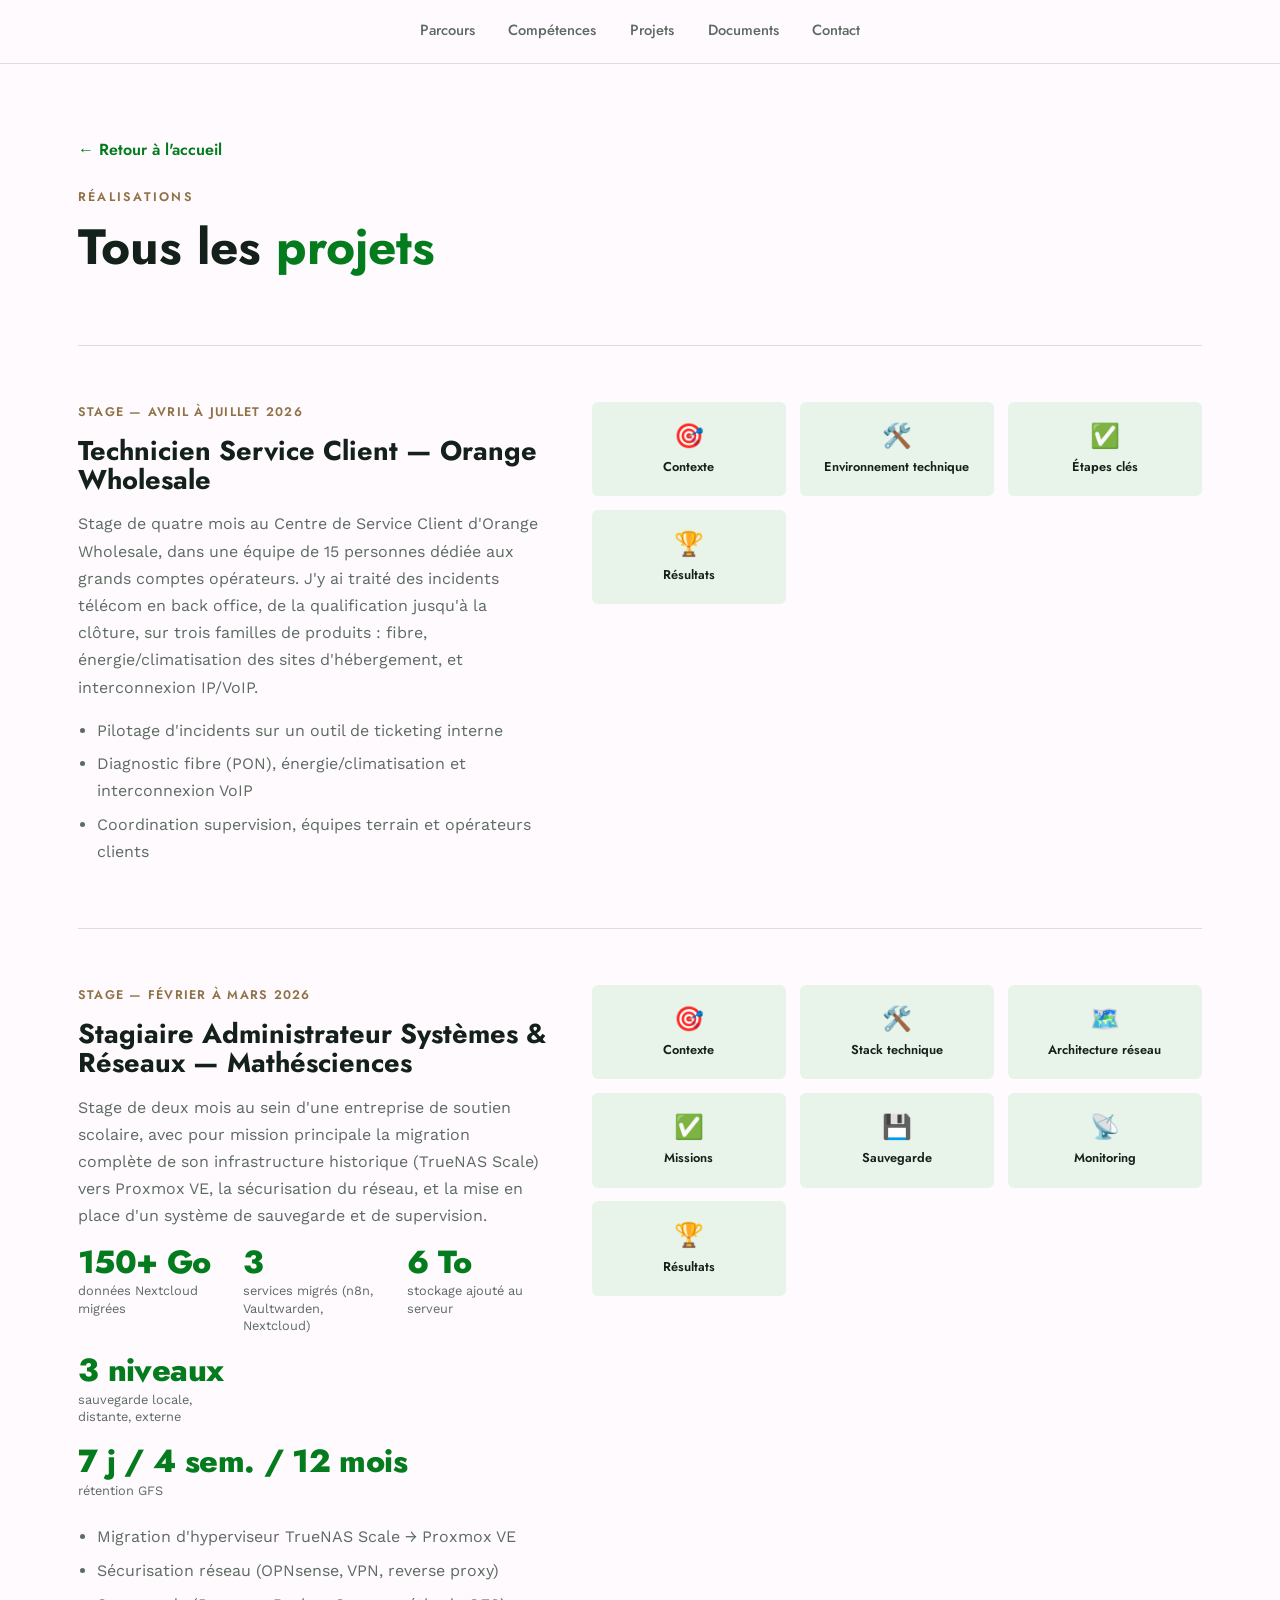
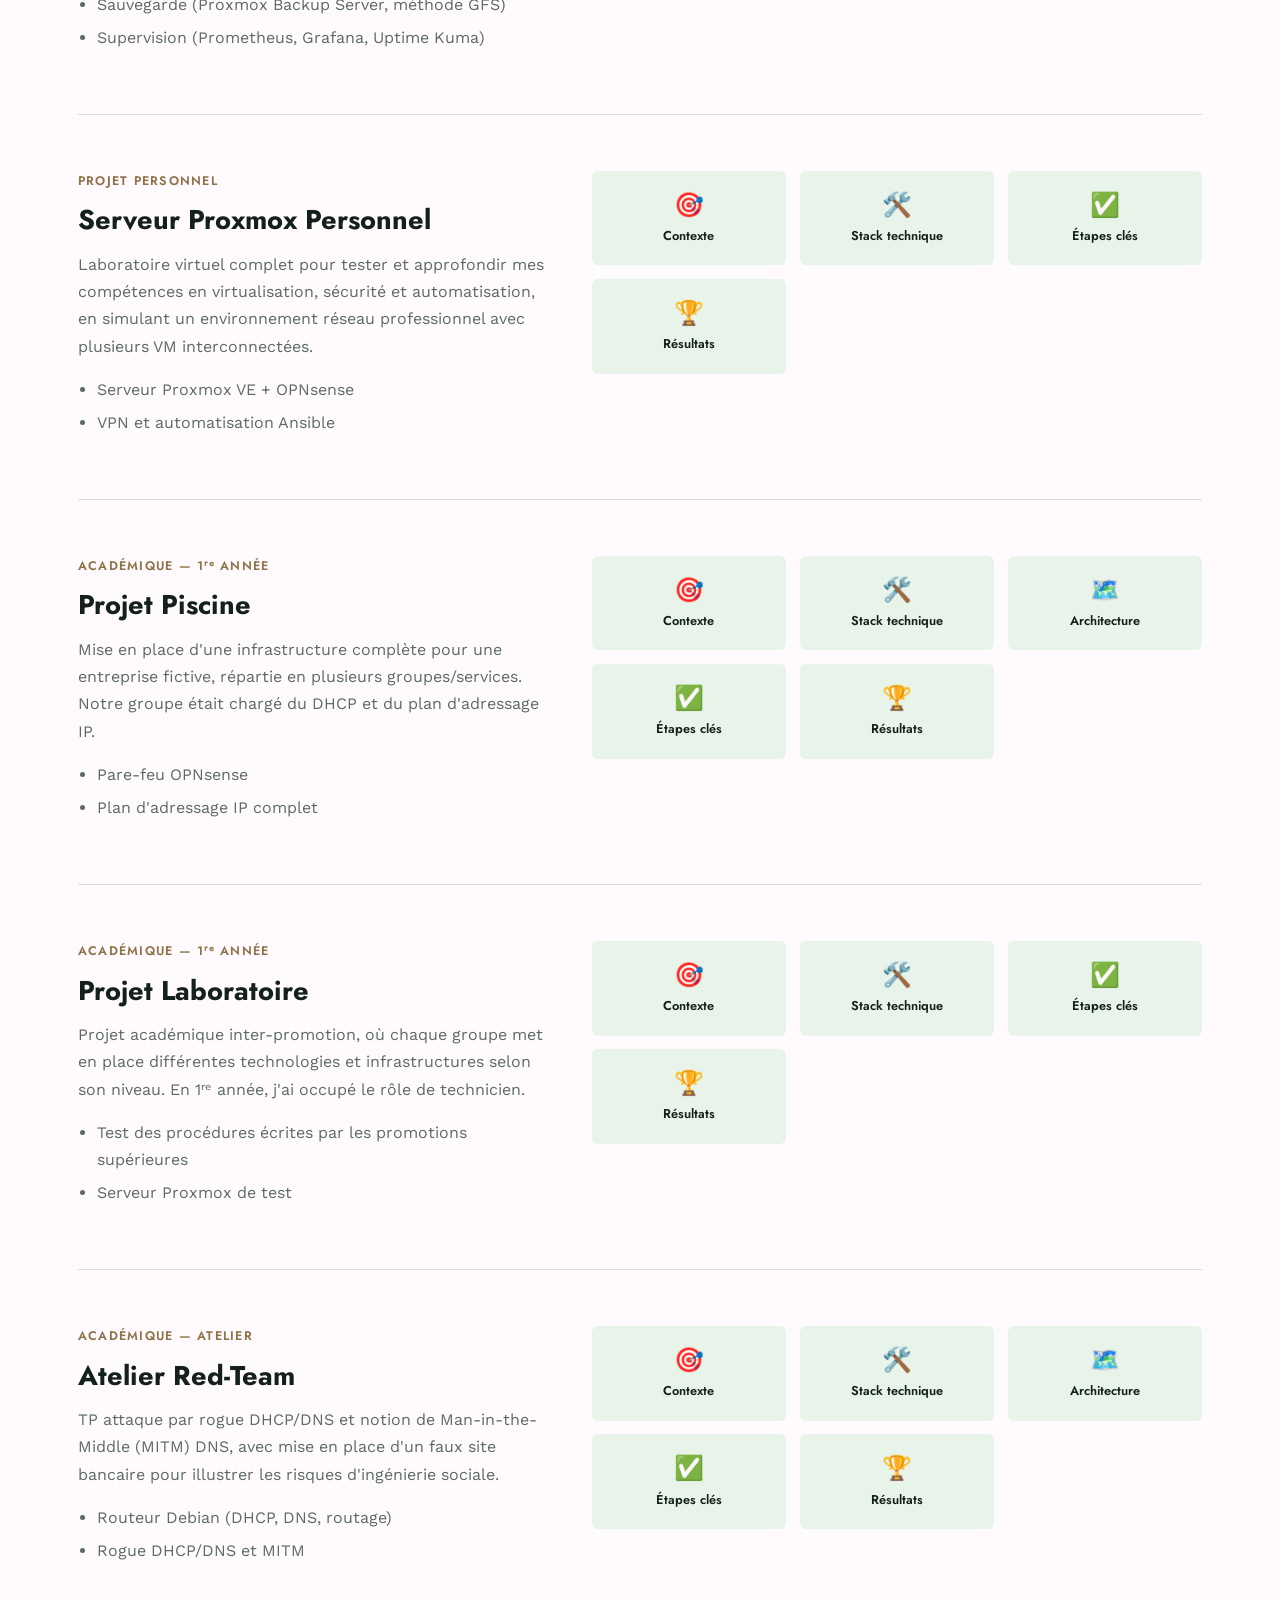
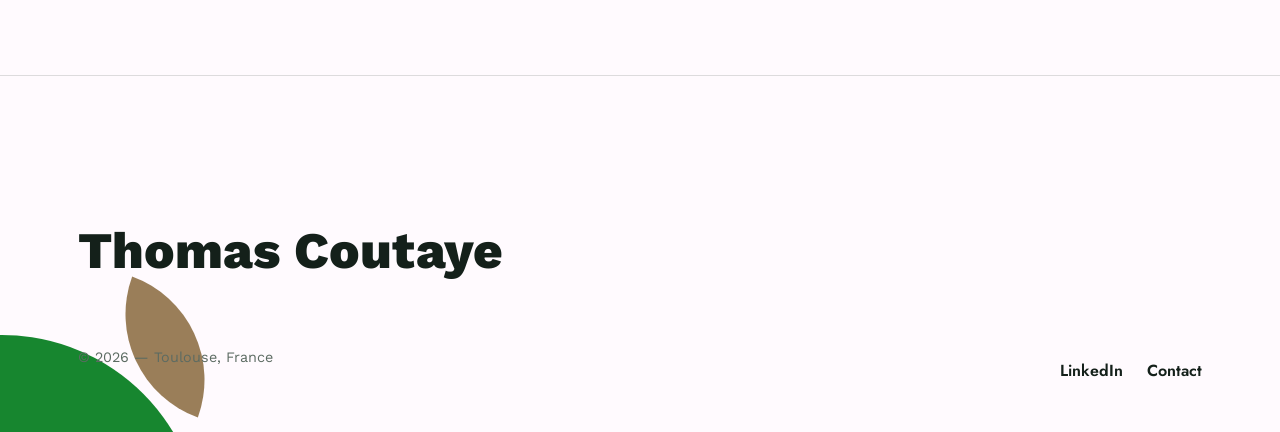
==== commit 4ba62331: "Étape 2 — contenu : alternance, hero fusionné, parcours regroupé, projet Orange - Message unique « e" ====
--- a/projects.html
+++ b/projects.html
@@ -3,7 +3,7 @@
 <head>
 <meta charset="UTF-8">
 <meta name="viewport" content="width=device-width, initial-scale=1.0">
-<meta name="description" content="Détail des projets de Thomas Coutaye — infrastructure, réseaux, virtualisation et cybersécurité.">
+<meta name="description" content="Projets de Thomas Coutaye, Administrateur Systèmes & Réseaux en recherche d'alternance — infrastructure, réseaux, virtualisation et cybersécurité.">
 <title>Projets — Thomas Coutaye</title>
 <link rel="stylesheet" href="stylesheet.css">
 </head>
@@ -13,7 +13,6 @@
   <div class="wrap nav-inner">
     <button class="burger" id="burger" aria-label="Ouvrir le menu">≡</button>
     <nav class="links" id="nav-links">
-      <a href="index.html#about">À propos</a>
       <a href="index.html#parcours">Parcours</a>
       <a href="index.html#skills">Compétences</a>
       <a href="projects.html">Projets</a>
@@ -34,7 +33,209 @@
 <div class="wrap">
 
   <!-- ============================================
-       PROJET 1 — Serveur Proxmox Personnel
+       PROJET 1 — Stage Orange Wholesale
+       ============================================ -->
+  <article id="orange" class="project-block">
+    <div class="project-block-grid">
+      <div class="project-block-info">
+        <span class="cat">Stage — avril à juillet 2026</span>
+        <h3>Technicien Service Client — Orange Wholesale</h3>
+        <p>Stage de quatre mois au Centre de Service Client d'Orange Wholesale, dans une équipe de 15 personnes dédiée aux grands comptes opérateurs. J'y ai traité des incidents télécom en back office, de la qualification jusqu'à la clôture, sur trois familles de produits : fibre, énergie/climatisation des sites d'hébergement, et interconnexion IP/VoIP.</p>
+        <ul>
+          <li>Pilotage d'incidents sur un outil de ticketing interne</li>
+          <li>Diagnostic fibre (PON), énergie/climatisation et interconnexion VoIP</li>
+          <li>Coordination supervision, équipes terrain et opérateurs clients</li>
+        </ul>
+      </div>
+      <div class="project-modals">
+        <button class="modal-card" data-target="orange-contexte">
+          <span class="modal-icon">🎯</span><span class="modal-label">Contexte</span>
+        </button>
+        <button class="modal-card" data-target="orange-environnement">
+          <span class="modal-icon">🛠️</span><span class="modal-label">Environnement technique</span>
+        </button>
+        <button class="modal-card" data-target="orange-etapes">
+          <span class="modal-icon">✅</span><span class="modal-label">Étapes clés</span>
+        </button>
+        <button class="modal-card" data-target="orange-resultats">
+          <span class="modal-icon">🏆</span><span class="modal-label">Résultats</span>
+        </button>
+      </div>
+    </div>
+
+    <template id="orange-contexte">
+      <span class="project-modal-cat">Contexte</span>
+      <h4>Le Centre de Service Client</h4>
+      <p>Orange Wholesale vend des services télécom en gros aux opérateurs tiers. J'ai rejoint l'équipe CSC qui gère la relation et le SAV de ces grands comptes (sites de Balma et Colomiers). Le volume d'appels était faible, environ 2 par jour, et l'essentiel du travail se faisait en back office.</p>
+    </template>
+    <template id="orange-environnement">
+      <span class="project-modal-cat">Environnement technique</span>
+      <h4>Outils utilisés</h4>
+      <ul>
+        <li>Outil interne de ticketing et de pilotage des incidents</li>
+        <li>Outil de visualisation du parcours optique, du NRO au PTO, avec la position des coupleurs sur le point de mutualisation</li>
+        <li>Outils de traçage d'appel, de supervision réseau IP et de vérification de la portabilité des numéros</li>
+      </ul>
+    </template>
+    <template id="orange-etapes">
+      <span class="project-modal-cat">Étapes clés</span>
+      <h4>Le cycle de vie d'un ticket</h4>
+      <ol>
+        <li><strong>Accueil :</strong> qualification, vérification des pièces et données, priorisation P1/P2/P3.</li>
+        <li><strong>ACQ :</strong> acquittement et sollicitation de la supervision. Pour les incidents énergie, un ticket Ressource « père » est créé et rattaché au ticket Produit « fils ».</li>
+        <li><strong>DPR :</strong> obtention et communication d'une date prévue de rétablissement.</li>
+        <li><strong>CRI :</strong> compte rendu d'intervention du partenaire terrain, puis validation du rétablissement avec l'opérateur.</li>
+        <li><strong>Clôture :</strong> imputation et complément interne.</li>
+      </ol>
+    </template>
+    <template id="orange-resultats">
+      <span class="project-modal-cat">Résultats</span>
+      <h4>Compétences acquises</h4>
+      <ul>
+        <li>Prise en charge autonome de tickets de bout en bout, sur trois produits aux logiques très différentes : physique (fibre, énergie) et logique (sessions VoIP)</li>
+        <li>Distinction entre défauts physiques (coupure, coupure intermittente) et défauts logiques (perte d'appels sur une interconnexion)</li>
+        <li>Communication adaptée à l'interlocuteur et au niveau d'urgence, avec relance et escalade quand c'est nécessaire</li>
+      </ul>
+    </template>
+  </article>
+
+  <!-- ============================================
+       PROJET 2 — Stage Mathésciences
+       ============================================ -->
+  <article id="ms" class="project-block">
+    <div class="project-block-grid">
+      <div class="project-block-info">
+        <span class="cat">Stage — février à mars 2026</span>
+        <h3>Stagiaire Administrateur Systèmes &amp; Réseaux — Mathésciences</h3>
+        <p>Stage de deux mois au sein d'une entreprise de soutien scolaire, avec pour mission principale la migration complète de son infrastructure historique (TrueNAS Scale) vers Proxmox VE, la sécurisation du réseau, et la mise en place d'un système de sauvegarde et de supervision.</p>
+        <ul class="key-figures" aria-label="Chiffres clés du stage">
+          <li><strong class="key-figure">150+&nbsp;Go</strong><span class="key-label">données Nextcloud migrées</span></li>
+          <li><strong class="key-figure">3</strong><span class="key-label">services migrés (n8n, Vaultwarden, Nextcloud)</span></li>
+          <li><strong class="key-figure">6&nbsp;To</strong><span class="key-label">stockage ajouté au serveur</span></li>
+          <li><strong class="key-figure">3&nbsp;niveaux</strong><span class="key-label">sauvegarde locale, distante, externe</span></li>
+          <li class="key-figures-wide"><strong class="key-figure">7&nbsp;j / 4&nbsp;sem. / 12&nbsp;mois</strong><span class="key-label">rétention GFS</span></li>
+        </ul>
+        <ul>
+          <li>Migration d'hyperviseur TrueNAS Scale → Proxmox VE</li>
+          <li>Sécurisation réseau (OPNsense, VPN, reverse proxy)</li>
+          <li>Sauvegarde (Proxmox Backup Server, méthode GFS)</li>
+          <li>Supervision (Prometheus, Grafana, Uptime Kuma)</li>
+        </ul>
+      </div>
+      <div class="project-modals">
+        <button class="modal-card" data-target="ms-contexte">
+          <span class="modal-icon">🎯</span><span class="modal-label">Contexte</span>
+        </button>
+        <button class="modal-card" data-target="ms-stack">
+          <span class="modal-icon">🛠️</span><span class="modal-label">Stack technique</span>
+        </button>
+        <button class="modal-card" data-target="ms-architecture">
+          <span class="modal-icon">🗺️</span><span class="modal-label">Architecture réseau</span>
+        </button>
+        <button class="modal-card" data-target="ms-etapes">
+          <span class="modal-icon">✅</span><span class="modal-label">Missions</span>
+        </button>
+        <button class="modal-card" data-target="ms-sauvegarde">
+          <span class="modal-icon">💾</span><span class="modal-label">Sauvegarde</span>
+        </button>
+        <button class="modal-card" data-target="ms-monitoring">
+          <span class="modal-icon">📡</span><span class="modal-label">Monitoring</span>
+        </button>
+        <button class="modal-card" data-target="ms-resultats">
+          <span class="modal-icon">🏆</span><span class="modal-label">Résultats</span>
+        </button>
+      </div>
+    </div>
+
+    <template id="ms-contexte">
+      <span class="project-modal-cat">Contexte</span>
+      <h4>De la rencontre au projet de migration</h4>
+      <p>J'ai rencontré Mathésciences lors d'un jobdating organisé par mon école. Notre échange a fait ressortir que les outils informatiques utilisés en interne — l'entreprise s'appuyait alors sur TrueNAS Scale pour faire tourner ses services — n'étaient plus les plus adaptés à son fonctionnement quotidien ni à ses projets futurs.</p>
+      <p>Après avoir présenté Proxmox VE, une solution open source que j'avais déjà pratiquée en cours et à titre personnel, j'ai été recruté pour un stage de deux mois avec quatre objectifs : migrer l'infrastructure vers Proxmox, optimiser le stockage du serveur, mettre en place un système de sauvegarde robuste, et finaliser diverses tâches informatiques.</p>
+      <p>La première phase a consisté en un audit complet : état des lieux des deux hyperviseurs, inventaire du parc informatique, et analyse des besoins avec mon tuteur à partir d'une roadmap de suivi. Cet audit a débouché sur un schéma réseau de l'infrastructure existante puis sur un schéma prévisionnel de la cible à atteindre.</p>
+      <!-- SCHEMA: emplacement pour le schéma réseau initial / prévisionnel, anonymisé -->
+    </template>
+
+    <template id="ms-stack">
+      <span class="project-modal-cat">Stack technique</span>
+      <h4>Outils et technologies utilisés</h4>
+      <ul>
+        <li>Proxmox VE (hyperviseur cible) et Proxmox Backup Server (sauvegarde)</li>
+        <li>OPNsense (pare-feu / routage inter-VLAN)</li>
+        <li>Wireguard (VPN d'administration, en conteneur LXC dédié)</li>
+        <li>Nginx Proxy Manager (reverse proxy, certificats Let's Encrypt automatiques)</li>
+        <li>Docker Compose (déploiement de n8n, Vaultwarden)</li>
+        <li>Nextcloud AIO (VM Debian dédiée)</li>
+        <li>Traefik (exposition sécurisée de Vaultwarden) et MariaDB/MySQL</li>
+        <li>Prometheus, Node Exporter et Grafana (métriques et visualisation)</li>
+        <li>Uptime Kuma + bot Telegram (alerting de disponibilité)</li>
+        <li>Scripting Bash pour l'automatisation (montage disque, déploiement Node Exporter)</li>
+      </ul>
+    </template>
+
+    <template id="ms-architecture">
+      <span class="project-modal-cat">Architecture réseau</span>
+      <h4>Isolation et sécurisation du réseau</h4>
+      <ul>
+        <li>Réseau de production isolé du réseau principal via une VM OPNsense</li>
+        <li>Réseau de laboratoire séparé pour tester avant mise en production</li>
+        <li>Port forwarding + réservations DHCP → IP/ports réels masqués, surface d'exposition réduite</li>
+        <li>VPN Wireguard dans un conteneur LXC dédié, séparé d'OPNsense pour ne pas le surcharger</li>
+        <li>Reverse proxy (Nginx Proxy Manager) : un sous-domaine par service, SSL auto via Let's Encrypt</li>
+        <li>Double redirection de port (box → OPNsense → conteneur) pour rendre VPN et reverse proxy accessibles</li>
+      </ul>
+      <!-- SCHEMA: emplacement pour le schéma réseau final (VLAN prod/labo, VPN, reverse proxy), anonymisé -->
+    </template>
+
+    <template id="ms-etapes">
+      <span class="project-modal-cat">Missions</span>
+      <h4>Déroulé des missions</h4>
+      <ul>
+        <li><strong>Stockage :</strong> disque 6 To installé à froid, script Bash (GPT + ext4), intégré à Proxmox</li>
+        <li><strong>Réseau/sécurité :</strong> déploiement d'OPNsense, du VPN et du reverse proxy</li>
+        <li><strong>Migration n8n :</strong> export JSON via shell du conteneur → SSH → redéploiement en LXC (Docker Compose)</li>
+        <li><strong>Migration Vaultwarden :</strong> export/import du coffre JSON, nouveau conteneur (Traefik + MariaDB)</li>
+        <li><strong>Migration Nextcloud :</strong> 150+ Go transférés (SFTP), VM dédiée, hardening , politique de mots de passe, customisation</li>
+      </ul>
+    </template>
+
+    <template id="ms-sauvegarde">
+      <span class="project-modal-cat">Sauvegarde & résilience</span>
+      <h4>Trois niveaux de protection</h4>
+      <ul>
+        <li>Ancien serveur reconverti en serveur de sauvegarde dédié (site distant)</li>
+        <li>Proxmox Backup Server (PBS), compatible nativement avec Proxmox VE</li>
+        <li>3 niveaux : sauvegarde locale + sauvegarde distante (PBS) + support externe</li>
+        <li>LVM créé pour exploiter tout le stockage disponible en datastore</li>
+        <li>Tunnel Wireguard dédié entre l'hyperviseur et le PBS (sites distants)</li>
+        <li>Politique GFS : quotidien (7j) → hebdomadaire (4 sem.) → mensuel (12 mois)</li>
+      </ul>
+    </template>
+
+    <template id="ms-monitoring">
+      <span class="project-modal-cat">Monitoring</span>
+      <h4>Superviser l'infrastructure en production</h4>
+      <ul>
+        <li>Un conteneur dédié regroupe tous les outils de supervision</li>
+        <li><strong>Prometheus :</strong> collecte des métriques</li>
+        <li><strong>Node Exporter :</strong> agent sur chaque machine, expose les métriques (CPU/RAM/disque/réseau) que Prometheus vient interroger</li>
+        <li><strong>Grafana :</strong> visualisation via dashboards communautaires</li>
+        <li><strong>Uptime Kuma :</strong> sondes HTTPS/IP pour la disponibilité des services</li>
+        <li>Alertes envoyées en temps réel via un bot Telegram dédié</li>
+      </ul>
+    </template>
+
+    <template id="ms-resultats">
+      <span class="project-modal-cat">Résultats</span>
+      <h4>Bilan et compétences acquises</h4>
+      <p>L'objectif fixé a été atteint : migration réussie des services critiques (Nextcloud en tête), mise en place de la sécurité réseau, d'un système de sauvegarde à trois niveaux et d'une supervision opérationnelle — les administrateurs sont aujourd'hui alertés dès qu'un service tombe.</p>
+      <p>Ce stage m'a confirmé mon attrait pour l'administration systèmes et réseaux et m'a donné envie d'approfondir une voie DevOps. Au-delà des compétences techniques, j'ai été mis au défi sur la gestion de projet et la communication à distance avec mon tuteur, situé à l'étranger pendant une partie du stage.</p>
+      <p>Axes d'amélioration identifiés : gestion de projet et documentation technique, sur lesquels je continue de progresser depuis.</p>
+    </template>
+  </article>
+
+  <!-- ============================================
+       PROJET 3 — Serveur Proxmox Personnel
        ============================================ -->
   <article id="proxmox" class="project-block">
     <div class="project-block-grid">
@@ -97,14 +298,83 @@
   </article>
 
   <!-- ============================================
-       PROJET 2 — Projet Laboratoire
+       PROJET 4 — Projet Piscine
+       ============================================ -->
+  <article id="piscine" class="project-block">
+    <div class="project-block-grid">
+      <div class="project-block-info">
+        <span class="cat">Académique — 1ʳᵉ année</span>
+        <h3>Projet Piscine</h3>
+        <p>Mise en place d'une infrastructure complète pour une entreprise fictive, répartie en plusieurs groupes/services. Notre groupe était chargé du DHCP et du plan d'adressage IP.</p>
+        <ul>
+          <li>Pare-feu OPNsense</li>
+          <li>Plan d'adressage IP complet</li>
+        </ul>
+      </div>
+      <div class="project-modals">
+        <button class="modal-card" data-target="piscine-contexte">
+          <span class="modal-icon">🎯</span><span class="modal-label">Contexte</span>
+        </button>
+        <button class="modal-card" data-target="piscine-stack">
+          <span class="modal-icon">🛠️</span><span class="modal-label">Stack technique</span>
+        </button>
+        <button class="modal-card" data-target="piscine-architecture">
+          <span class="modal-icon">🗺️</span><span class="modal-label">Architecture</span>
+        </button>
+        <button class="modal-card" data-target="piscine-etapes">
+          <span class="modal-icon">✅</span><span class="modal-label">Étapes clés</span>
+        </button>
+        <button class="modal-card" data-target="piscine-resultats">
+          <span class="modal-icon">🏆</span><span class="modal-label">Résultats</span>
+        </button>
+      </div>
+    </div>
+
+    <template id="piscine-contexte">
+      <span class="project-modal-cat">Contexte</span>
+      <h4>Une entreprise fictive à monter de A à Z</h4>
+      <p>La promotion était répartie en plusieurs groupes, chacun attribué à un service différent (DHCP, DNS, sécurité...). Notre groupe a poussé le projet plus loin en installant un OPNsense complet pour gérer DHCP, réservations et pare-feu.</p>
+    </template>
+    <template id="piscine-stack">
+      <span class="project-modal-cat">Stack technique</span>
+      <h4>Outils utilisés</h4>
+      <ul>
+        <li>OPNsense (pare-feu)</li>
+        <li>Serveur DHCP multi-zones</li>
+      </ul>
+    </template>
+    <template id="piscine-architecture">
+      <span class="project-modal-cat">Architecture</span>
+      <h4>Plan d'adressage IP</h4>
+      <p>Conception d'un plan d'adressage pour l'ensemble de l'infrastructure, avec segmentation réseau par service et règles de pare-feu dédiées à chaque sous-réseau.</p>
+    </template>
+    <template id="piscine-etapes">
+      <span class="project-modal-cat">Étapes clés</span>
+      <h4>Déroulé du projet</h4>
+      <ul>
+        <li>Installation et configuration du pare-feu OPNsense</li>
+        <li>Conception du plan d'adressage IP</li>
+        <li>Configuration du serveur DHCP avec zones multiples</li>
+        <li>Configuration des règles de pare-feu par sous-réseau</li>
+        <li>Segmentation réseau selon les besoins de l'entreprise</li>
+      </ul>
+    </template>
+    <template id="piscine-resultats">
+      <span class="project-modal-cat">Résultats</span>
+      <h4>Compétences acquises</h4>
+      <p>Conception d'un plan d'adressage cohérent à l'échelle d'une infrastructure, et administration d'un pare-feu en environnement multi-services.</p>
+    </template>
+  </article>
+
+  <!-- ============================================
+       PROJET 5 — Projet Laboratoire
        ============================================ -->
   <article id="labo" class="project-block">
     <div class="project-block-grid">
       <div class="project-block-info">
-        <span class="cat">Académique — 1ère année</span>
+        <span class="cat">Académique — 1ʳᵉ année</span>
         <h3>Projet Laboratoire</h3>
-        <p>Projet académique inter-promotion, où chaque groupe met en place différentes technologies et infrastructures selon son niveau. En 1ère année, j'ai occupé le rôle de technicien.</p>
+        <p>Projet académique inter-promotion, où chaque groupe met en place différentes technologies et infrastructures selon son niveau. En 1ʳᵉ année, j'ai occupé le rôle de technicien.</p>
         <ul>
           <li>Test des procédures écrites par les promotions supérieures</li>
           <li>Serveur Proxmox de test</li>
@@ -158,76 +428,7 @@
   </article>
 
   <!-- ============================================
-       PROJET 3 — Projet Piscine
-       ============================================ -->
-  <article id="piscine" class="project-block">
-    <div class="project-block-grid">
-      <div class="project-block-info">
-        <span class="cat">Académique — 1ère année</span>
-        <h3>Projet Piscine</h3>
-        <p>Mise en place d'une infrastructure complète pour une entreprise fictive, répartie en plusieurs groupes/services. Notre groupe était chargé du DHCP et du plan d'adressage IP.</p>
-        <ul>
-          <li>Pare-feu OPNsense</li>
-          <li>Plan d'adressage IP complet</li>
-        </ul>
-      </div>
-      <div class="project-modals">
-        <button class="modal-card" data-target="piscine-contexte">
-          <span class="modal-icon">🎯</span><span class="modal-label">Contexte</span>
-        </button>
-        <button class="modal-card" data-target="piscine-stack">
-          <span class="modal-icon">🛠️</span><span class="modal-label">Stack technique</span>
-        </button>
-        <button class="modal-card" data-target="piscine-architecture">
-          <span class="modal-icon">🗺️</span><span class="modal-label">Architecture</span>
-        </button>
-        <button class="modal-card" data-target="piscine-etapes">
-          <span class="modal-icon">✅</span><span class="modal-label">Étapes clés</span>
-        </button>
-        <button class="modal-card" data-target="piscine-resultats">
-          <span class="modal-icon">🏆</span><span class="modal-label">Résultats</span>
-        </button>
-      </div>
-    </div>
-
-    <template id="piscine-contexte">
-      <span class="project-modal-cat">Contexte</span>
-      <h4>Une entreprise fictive à monter de A à Z</h4>
-      <p>La promotion était répartie en plusieurs groupes, chacun attribué à un service différent (DHCP, DNS, sécurité...). Notre groupe a poussé le projet plus loin en installant un OPNsense complet pour gérer DHCP, réservations et pare-feu.</p>
-    </template>
-    <template id="piscine-stack">
-      <span class="project-modal-cat">Stack technique</span>
-      <h4>Outils utilisés</h4>
-      <ul>
-        <li>OPNsense (pare-feu)</li>
-        <li>Serveur DHCP multi-zones</li>
-      </ul>
-    </template>
-    <template id="piscine-architecture">
-      <span class="project-modal-cat">Architecture</span>
-      <h4>Plan d'adressage IP</h4>
-      <p>Conception d'un plan d'adressage pour l'ensemble de l'infrastructure, avec segmentation réseau par service et règles de pare-feu dédiées à chaque sous-réseau.</p>
-    </template>
-    <template id="piscine-etapes">
-      <span class="project-modal-cat">Étapes clés</span>
-      <h4>Déroulé du projet</h4>
-      <ul>
-        <li>Installation et configuration du pare-feu OPNsense</li>
-        <li>Conception du plan d'adressage IP</li>
-        <li>Configuration du serveur DHCP avec zones multiples</li>
-        <li>Configuration des règles de pare-feu par sous-réseau</li>
-        <li>Segmentation réseau selon les besoins de l'entreprise</li>
-      </ul>
-    </template>
-    <template id="piscine-resultats">
-      <span class="project-modal-cat">Résultats</span>
-      <h4>Compétences acquises</h4>
-      <p>Conception d'un plan d'adressage cohérent à l'échelle d'une infrastructure, et administration d'un pare-feu en environnement multi-services.</p>
-    </template>
-  </article>
-
-  <!-- ============================================
-       PROJET 4 — Atelier Red-Team
+       PROJET 6 — Atelier Red-Team
        ============================================ -->
   <article id="redteam" class="project-block">
     <div class="project-block-grid">
@@ -296,134 +497,6 @@
     </template>
   </article>
 
-  <!-- ============================================
-       PROJET 5 — Stage Mathésciences
-       ============================================ -->
-  <article id="ms" class="project-block">
-    <div class="project-block-grid">
-      <div class="project-block-info">
-        <span class="cat">Stage — février à mars 2026</span>
-        <h3>Administrateur Systèmes & Réseaux — Mathésciences</h3>
-        <p>Stage de deux mois au sein d'une entreprise de soutien scolaire, avec pour mission principale la migration complète de son infrastructure historique (TrueNAS Scale) vers Proxmox VE, la sécurisation du réseau, et la mise en place d'un système de sauvegarde et de supervision.</p>
-        <ul>
-          <li>Migration d'hyperviseur TrueNAS Scale → Proxmox VE</li>
-          <li>Sécurisation réseau (OPNsense, VPN, reverse proxy)</li>
-          <li>Sauvegarde (Proxmox Backup Server, méthode GFS)</li>
-          <li>Supervision (Prometheus, Grafana, Uptime Kuma)</li>
-        </ul>
-      </div>
-      <div class="project-modals">
-        <button class="modal-card" data-target="ms-contexte">
-          <span class="modal-icon">🎯</span><span class="modal-label">Contexte</span>
-        </button>
-        <button class="modal-card" data-target="ms-stack">
-          <span class="modal-icon">🛠️</span><span class="modal-label">Stack technique</span>
-        </button>
-        <button class="modal-card" data-target="ms-architecture">
-          <span class="modal-icon">🗺️</span><span class="modal-label">Architecture réseau</span>
-        </button>
-        <button class="modal-card" data-target="ms-etapes">
-          <span class="modal-icon">✅</span><span class="modal-label">Missions</span>
-        </button>
-        <button class="modal-card" data-target="ms-sauvegarde">
-          <span class="modal-icon">💾</span><span class="modal-label">Sauvegarde</span>
-        </button>
-        <button class="modal-card" data-target="ms-monitoring">
-          <span class="modal-icon">📡</span><span class="modal-label">Monitoring</span>
-        </button>
-        <button class="modal-card" data-target="ms-resultats">
-          <span class="modal-icon">🏆</span><span class="modal-label">Résultats</span>
-        </button>
-      </div>
-    </div>
-
-    <template id="ms-contexte">
-      <span class="project-modal-cat">Contexte</span>
-      <h4>De la rencontre au projet de migration</h4>
-      <p>J'ai rencontré Mathésciences lors d'un jobdating organisé par mon école. Notre échange a fait ressortir que les outils informatiques utilisés en interne — l'entreprise s'appuyait alors sur TrueNAS Scale pour faire tourner ses services — n'étaient plus les plus adaptés à son fonctionnement quotidien ni à ses projets futurs.</p>
-      <p>Après avoir présenté Proxmox VE, une solution open source que j'avais déjà pratiquée en cours et à titre personnel, j'ai été recruté pour un stage de deux mois avec quatre objectifs : migrer l'infrastructure vers Proxmox, optimiser le stockage du serveur, mettre en place un système de sauvegarde robuste, et finaliser diverses tâches informatiques.</p>
-      <p>La première phase a consisté en un audit complet : état des lieux des deux hyperviseurs, inventaire du parc informatique, et analyse des besoins avec mon tuteur à partir d'une roadmap de suivi. Cet audit a débouché sur un schéma réseau de l'infrastructure existante puis sur un schéma prévisionnel de la cible à atteindre.</p>
-      <!-- SCHEMA: emplacement pour le schéma réseau initial / prévisionnel, anonymisé -->
-    </template>
-
-    <template id="ms-stack">
-      <span class="project-modal-cat">Stack technique</span>
-      <h4>Outils et technologies utilisés</h4>
-      <ul>
-        <li>Proxmox VE (hyperviseur cible) et Proxmox Backup Server (sauvegarde)</li>
-        <li>OPNsense (pare-feu / routage inter-VLAN)</li>
-        <li>Wireguard (VPN d'administration, en conteneur LXC dédié)</li>
-        <li>Nginx Proxy Manager (reverse proxy, certificats Let's Encrypt automatiques)</li>
-        <li>Docker Compose (déploiement de n8n, Vaultwarden)</li>
-        <li>Nextcloud AIO (VM Debian dédiée)</li>
-        <li>Traefik (exposition sécurisée de Vaultwarden) et MariaDB/MySQL</li>
-        <li>Prometheus, Node Exporter et Grafana (métriques et visualisation)</li>
-        <li>Uptime Kuma + bot Telegram (alerting de disponibilité)</li>
-        <li>Scripting Bash pour l'automatisation (montage disque, déploiement Node Exporter)</li>
-      </ul>
-    </template>
-
-    <template id="ms-architecture">
-      <span class="project-modal-cat">Architecture réseau</span>
-      <h4>Isolation et sécurisation du réseau</h4>
-      <ul>
-        <li>Réseau de production isolé du réseau principal via une VM OPNsense</li>
-        <li>Réseau de laboratoire séparé pour tester avant mise en production</li>
-        <li>Port forwarding + réservations DHCP → IP/ports réels masqués, surface d'exposition réduite</li>
-        <li>VPN Wireguard dans un conteneur LXC dédié, séparé d'OPNsense pour ne pas le surcharger</li>
-        <li>Reverse proxy (Nginx Proxy Manager) : un sous-domaine par service, SSL auto via Let's Encrypt</li>
-        <li>Double redirection de port (box → OPNsense → conteneur) pour rendre VPN et reverse proxy accessibles</li>
-      </ul>
-      <!-- SCHEMA: emplacement pour le schéma réseau final (VLAN prod/labo, VPN, reverse proxy), anonymisé -->
-    </template>
-
-    <template id="ms-etapes">
-      <span class="project-modal-cat">Missions</span>
-      <h4>Déroulé des missions</h4>
-      <ul>
-        <li><strong>Stockage :</strong> disque 6 To installé à froid, script Bash (GPT + ext4), intégré à Proxmox</li>
-        <li><strong>Réseau/sécurité :</strong> déploiement d'OPNsense, du VPN et du reverse proxy</li>
-        <li><strong>Migration n8n :</strong> export JSON via shell du conteneur → SSH → redéploiement en LXC (Docker Compose)</li>
-        <li><strong>Migration Vaultwarden :</strong> export/import du coffre JSON, nouveau conteneur (Traefik + MariaDB)</li>
-        <li><strong>Migration Nextcloud :</strong> 150+ Go transférés (SFTP), VM dédiée, hardening , politique de mots de passe, customisation</li>
-      </ul>
-    </template>
-
-    <template id="ms-sauvegarde">
-      <span class="project-modal-cat">Sauvegarde & résilience</span>
-      <h4>Trois niveaux de protection</h4>
-      <ul>
-        <li>Ancien serveur reconverti en serveur de sauvegarde dédié (site distant)</li>
-        <li>Proxmox Backup Server (PBS), compatible nativement avec Proxmox VE</li>
-        <li>3 niveaux : sauvegarde locale + sauvegarde distante (PBS) + support externe</li>
-        <li>LVM créé pour exploiter tout le stockage disponible en datastore</li>
-        <li>Tunnel Wireguard dédié entre l'hyperviseur et le PBS (sites distants)</li>
-        <li>Politique GFS : quotidien (7j) → hebdomadaire (4 sem.) → mensuel (12 mois)</li>
-      </ul>
-    </template>
-
-    <template id="ms-monitoring">
-      <span class="project-modal-cat">Monitoring</span>
-      <h4>Superviser l'infrastructure en production</h4>
-      <ul>
-        <li>Un conteneur dédié regroupe tous les outils de supervision</li>
-        <li><strong>Prometheus :</strong> collecte des métriques</li>
-        <li><strong>Node Exporter :</strong> agent sur chaque machine, expose les métriques (CPU/RAM/disque/réseau) que Prometheus vient interroger</li>
-        <li><strong>Grafana :</strong> visualisation via dashboards communautaires</li>
-        <li><strong>Uptime Kuma :</strong> sondes HTTPS/IP pour la disponibilité des services</li>
-        <li>Alertes envoyées en temps réel via un bot Telegram dédié</li>
-      </ul>
-    </template>
-
-    <template id="ms-resultats">
-      <span class="project-modal-cat">Résultats</span>
-      <h4>Bilan et compétences acquises</h4>
-      <p>L'objectif fixé a été atteint : migration réussie des services critiques (Nextcloud en tête), mise en place de la sécurité réseau, d'un système de sauvegarde à trois niveaux et d'une supervision opérationnelle — les administrateurs sont aujourd'hui alertés dès qu'un service tombe.</p>
-      <p>Ce stage m'a confirmé mon attrait pour l'administration systèmes et réseaux et m'a donné envie d'approfondir une voie DevOps. Au-delà des compétences techniques, j'ai été mis au défi sur la gestion de projet et la communication à distance avec mon tuteur, situé à l'étranger pendant une partie du stage.</p>
-      <p>Axes d'amélioration identifiés : gestion de projet et documentation technique, sur lesquels je continue de progresser depuis.</p>
-    </template>
-  </article>
-
 </div>
 
 <!-- Modale de détail (partagée par tous les projets) -->
--- a/stylesheet.css
+++ b/stylesheet.css
@@ -159,8 +159,9 @@
   padding:0 0 0 1.5rem;
 }
 .hero-subtitle{
-  margin:0 0 1.75rem; color:var(--ink); font-size:1.2rem; font-weight:600; line-height:1.5;
-}
+  margin:0 0 1rem; color:var(--ink); font-size:1.2rem; font-weight:600; line-height:1.5;
+}
+.hero-about{margin:0 0 1.75rem; color:var(--ink-dim); max-width:46ch;}
 
 .hero-contact-inline .eyebrow{margin-bottom:0.9rem;}
 .hero-actions{display:flex; gap:0.85rem; flex-wrap:wrap;}
@@ -203,6 +204,8 @@
 .parcours-list{
   border-top:1px solid var(--border);
 }
+.parcours-group{margin:2.5rem 0 0.5rem;}
+.parcours-list > .parcours-group:first-child{margin-top:1.25rem;}
 .parcours-row{
   display:block;
   width:100%;
@@ -421,6 +424,19 @@
 .project-block-info ul{padding-left:1.2rem; color:var(--ink-dim); margin:0;}
 .project-block-info ul li{margin-bottom:0.4rem;}
 
+/* ----- chiffres clés (Mathésciences) ----- */
+.project-block-info .key-figures{
+  list-style:none; padding:0; margin:0 0 1.5rem;
+  display:grid; grid-template-columns:repeat(auto-fit, minmax(140px, 1fr)); gap:1.25rem 1.5rem;
+}
+.project-block-info .key-figures li{margin:0; display:flex; flex-direction:column; gap:0.3rem;}
+.project-block-info .key-figures li.key-figures-wide{grid-column:1 / -1;}
+.key-figure{
+  font-family:var(--font-display); font-weight:800; color:var(--green);
+  font-size:clamp(1.5rem, 2.6vw, 2rem); line-height:1; letter-spacing:-0.02em;
+}
+.key-label{font-size:0.8rem; line-height:1.35; color:var(--ink-dim);}
+
 .project-modals{
   display:grid; grid-template-columns:repeat(3,1fr); gap:0.85rem;
 }
@@ -467,155 +483,6 @@
 .project-modal-box ul{padding-left:1.2rem; color:var(--ink-dim); margin:0;}
 .project-modal-box ul li{margin-bottom:0.4rem;}
 
-/* ===== PROJECTS-INDEX.HTML (galerie filtrable) ===== */
-.projects-index-lead{max-width:640px; font-size:1.15rem; color:var(--ink-dim); margin:0;}
-
-.filters{
-  display:flex; flex-wrap:wrap; gap:0.7rem;
-  margin-bottom:2.5rem;
-}
-.filter-btn{
-  font-family:var(--font-display); font-weight:600; font-size:0.85rem;
-  padding:0.65rem 1.3rem; border-radius:999px;
-  border:1.5px solid var(--border); background:#fff; color:var(--ink-dim);
-  cursor:pointer; transition:border-color .2s, color .2s, background .2s;
-}
-.filter-btn:hover{border-color:var(--green); color:var(--ink);}
-.filter-btn.active{background:var(--green); border-color:var(--green); color:#fff;}
-
-/* ----- project grid (masonry) ----- */
-.project-grid{columns:3 240px; column-gap:1.5rem;}
-.project-card{
-  break-inside:avoid; margin-bottom:1.5rem; border-radius:var(--radius);
-  overflow:hidden; border:1.5px solid var(--border); text-decoration:none; color:var(--ink);
-  display:block; background:#fff;
-  transition:opacity .22s ease, transform .25s ease, box-shadow .25s ease, border-color .35s ease;
-}
-.project-card:hover, .project-card:focus-visible{
-  transform:translateY(-4px); box-shadow:0 14px 28px rgba(20,32,26,0.08);
-  border-color:var(--green);
-}
-.project-card.is-leaving{opacity:0; transform:scale(.94); pointer-events:none;}
-.project-card[hidden]{display:none;}
-
-@keyframes cardIn{from{opacity:0; transform:translateY(10px);} to{opacity:1; transform:translateY(0);}}
-.project-card:not(.is-leaving):not([hidden]){animation:cardIn .35s ease;}
-
-.project-card.tall .card-media{height:240px;}
-.project-card.short .card-media{height:150px;}
-.project-card-body{padding:1.2rem 1.3rem 1.4rem;}
-.project-card-tags{display:flex; flex-wrap:wrap; gap:0.4rem; margin-bottom:0.7rem;}
-.tag{
-  font-family:var(--font-display); font-size:0.68rem; font-weight:600;
-  text-transform:uppercase; letter-spacing:0.04em;
-  color:var(--brown); background:var(--brown-tint);
-  padding:0.3rem 0.65rem; border-radius:999px;
-}
-.tag.tag-cat{color:#fff; background:var(--green);}
-.project-card-body h3{font-size:1.05rem; margin-bottom:0.4rem;}
-.project-card-body p{margin:0 0 0.8rem; font-size:0.88rem; color:var(--ink-dim);}
-.project-card-link{font-family:var(--font-display); font-size:0.85rem; font-weight:600; color:var(--green);}
-
-.project-grid-empty{text-align:center; color:var(--ink-dim); padding:2rem 0;}
-
-@media (max-width:700px){.project-grid{columns:1 100%;}}
-
-/* ----- media placeholder (image with emoji fallback, shared) ----- */
-.card-media, .project-hero-media, .gallery-item{
-  position:relative; background:var(--green-tint); overflow:hidden;
-}
-.card-media{height:190px;}
-.card-media::before, .project-hero-media::before, .gallery-item::before{
-  content:attr(data-emoji); position:absolute; inset:0;
-  display:flex; align-items:center; justify-content:center; line-height:1;
-}
-.card-media::before{font-size:2.6rem;}
-.card-media img, .project-hero-media img, .gallery-item img{
-  position:absolute; inset:0; width:100%; height:100%; object-fit:cover; z-index:1;
-}
-
-/* ===== PROJECT DETAIL PAGES (project-*.html) ===== */
-.project-hero{padding:4rem 0 3rem;}
-.project-hero-grid{display:grid; grid-template-columns:1fr; gap:2rem; align-items:center;}
-.project-hero-cat{
-  font-family:var(--font-display); color:var(--brown); text-transform:uppercase;
-  font-size:0.78rem; letter-spacing:0.1em; font-weight:600; margin-bottom:0.9rem; display:block;
-}
-.project-hero-title{font-size:clamp(2rem, 4.5vw, 3.4rem); font-weight:700; margin-bottom:0.9rem;}
-.project-hero-tagline{font-size:1.15rem; color:var(--ink-dim); max-width:52ch;}
-.project-hero-media{height:260px; border-radius:var(--radius);}
-.project-hero-media::before{font-size:5rem;}
-
-@media (min-width:820px){
-  .project-hero-grid{grid-template-columns:1.1fr 0.9fr; gap:3rem;}
-}
-
-.project-section{padding:3.5rem 0; border-top:1px solid var(--border);}
-.project-section-title{
-  font-size:clamp(1.5rem, 3vw, 2.1rem); font-weight:700; margin-bottom:1.75rem;
-  padding-bottom:0.6rem; border-bottom:3px solid var(--green); display:inline-block;
-}
-.project-section p{color:var(--ink-dim); max-width:70ch; margin:0 0 1rem;}
-.project-section p:last-child{margin-bottom:0;}
-.project-section ul{padding-left:1.2rem; color:var(--ink-dim); margin:0 0 1rem;}
-.project-section ul li{margin-bottom:0.5rem;}
-.project-section ul li strong{color:var(--ink);}
-.project-section ul:last-child{margin-bottom:0;}
-
-.tech-chips{display:flex; flex-wrap:wrap; gap:0.7rem;}
-.tech-chip{
-  font-family:var(--font-display); font-size:0.85rem; font-weight:600;
-  color:var(--ink); background:var(--green-tint); border:1.5px solid transparent;
-  padding:0.55rem 1.1rem; border-radius:999px; transition:border-color .2s;
-}
-.tech-chip:hover{border-color:var(--green);}
-
-.info-cards{display:grid; grid-template-columns:1fr; gap:1rem;}
-.info-card{background:var(--bg); border:1.5px solid var(--border); border-radius:var(--radius); padding:1.3rem 1.4rem;}
-.info-card strong{font-family:var(--font-display); display:block; margin-bottom:0.3rem; color:var(--ink);}
-.info-card p{margin:0; font-size:0.92rem;}
-
-.steps-list{list-style:none; margin:0; padding:0; counter-reset:step;}
-.steps-list li{
-  counter-increment:step;
-  position:relative; padding:0.9rem 0 0.9rem 2.8rem;
-  border-bottom:1px solid var(--border); color:var(--ink-dim); margin:0;
-}
-.steps-list li:last-child{border-bottom:none;}
-.steps-list li::before{
-  content:counter(step);
-  position:absolute; left:0; top:0.75rem;
-  width:1.9rem; height:1.9rem; border-radius:50%;
-  background:var(--green); color:#fff;
-  font-family:var(--font-display); font-weight:700; font-size:0.85rem;
-  display:flex; align-items:center; justify-content:center;
-}
-.steps-list li strong{color:var(--ink);}
-
-.results-callout{background:var(--brown-tint); border-radius:var(--radius); padding:1.75rem 2rem;}
-.results-callout p{color:var(--ink);}
-
-.gallery-grid{display:grid; grid-template-columns:repeat(auto-fill,minmax(180px,1fr)); gap:1rem;}
-.gallery-item{aspect-ratio:4/3; border-radius:var(--radius);}
-.gallery-item::before{font-size:2rem; opacity:0.7;}
-
-.project-nav{display:flex; justify-content:space-between; gap:1rem; flex-wrap:wrap; padding:3rem 0 1rem;}
-.project-nav-link{
-  font-family:var(--font-display); font-weight:600; font-size:0.92rem;
-  text-decoration:none; color:var(--ink); display:flex; flex-direction:column; gap:0.2rem;
-  max-width:45%;
-}
-.project-nav-link small{
-  color:var(--ink-dim); font-weight:500; font-family:var(--font-body); text-transform:uppercase;
-  font-size:0.72rem; letter-spacing:0.05em;
-}
-.project-nav-link:hover{color:var(--green);}
-.project-nav-link.next{text-align:right; margin-left:auto; align-items:flex-end;}
-
-@media (max-width:760px){
-  .info-cards{grid-template-columns:1fr;}
-}
-
 /* scroll reveal */
 .reveal{opacity:0; transform:translateY(18px); transition:opacity .55s ease, transform .55s ease;}
 .reveal.in{opacity:1; transform:translateY(0);}
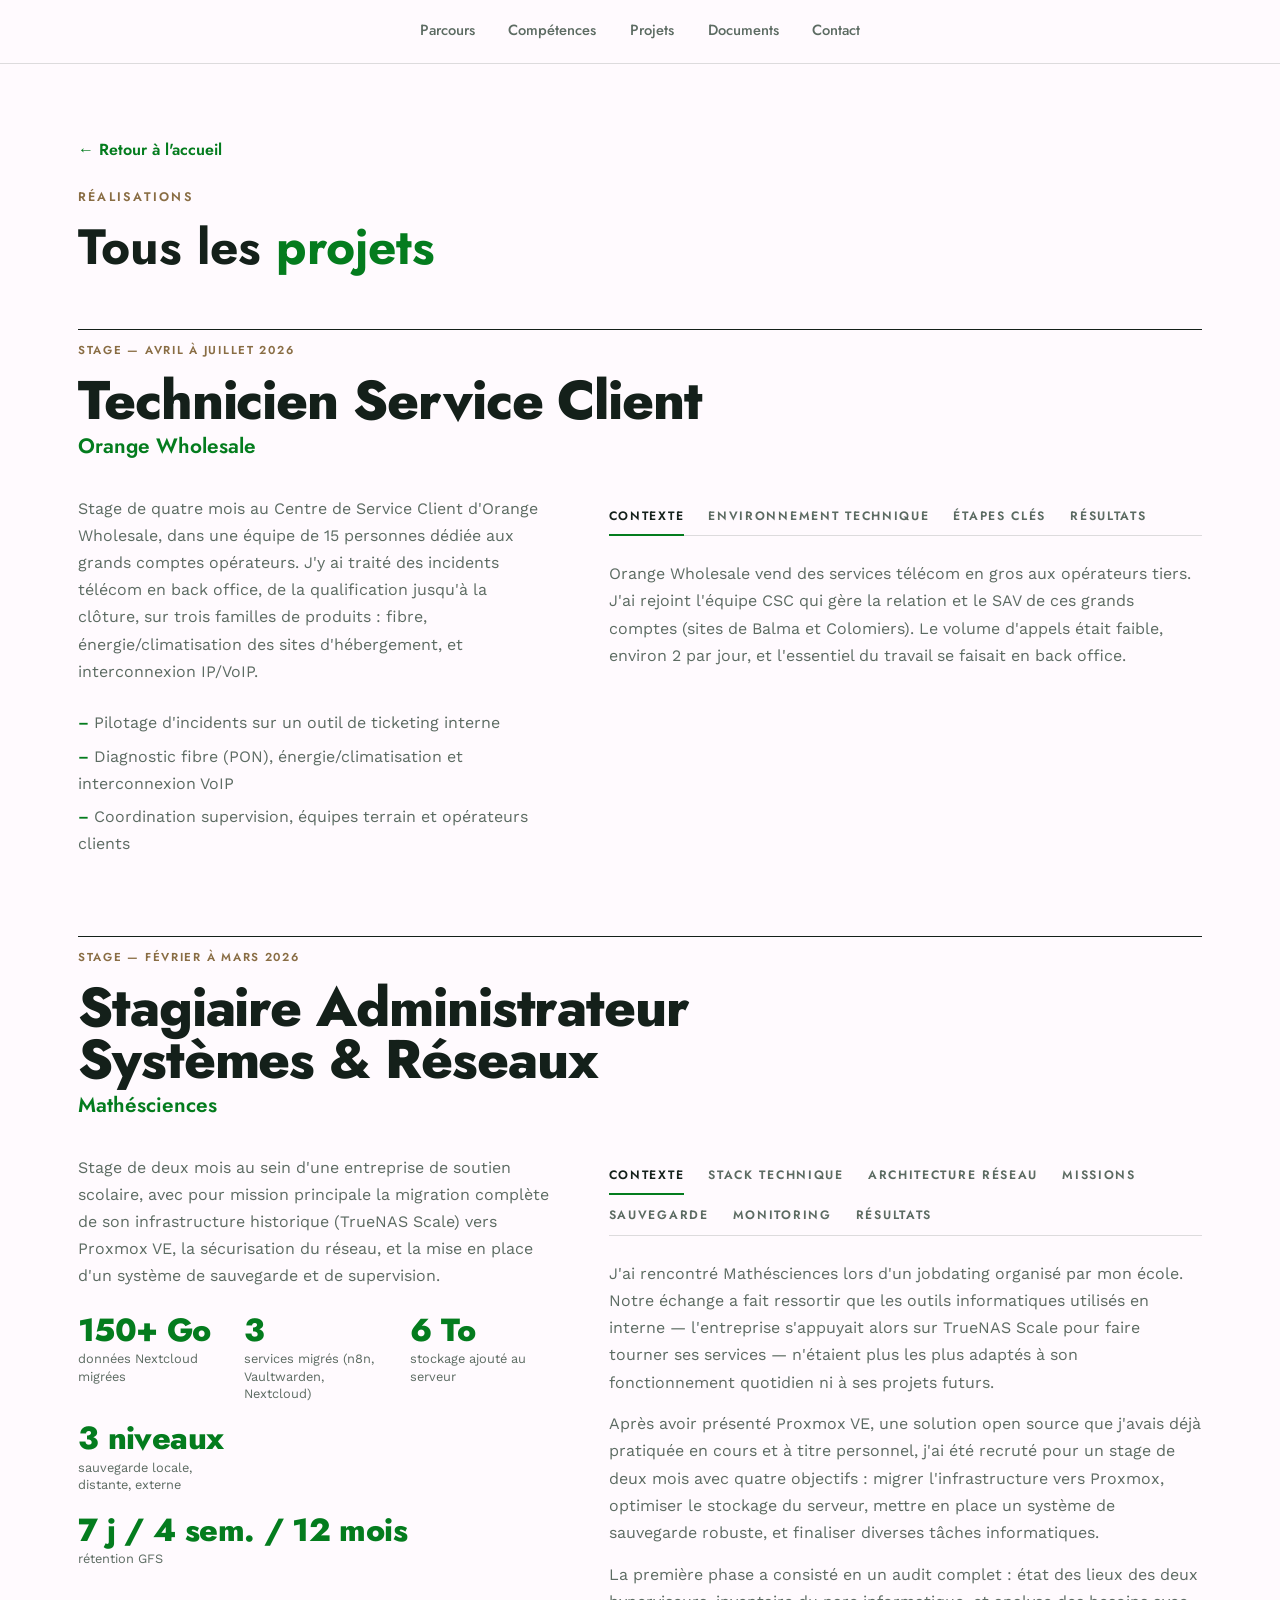
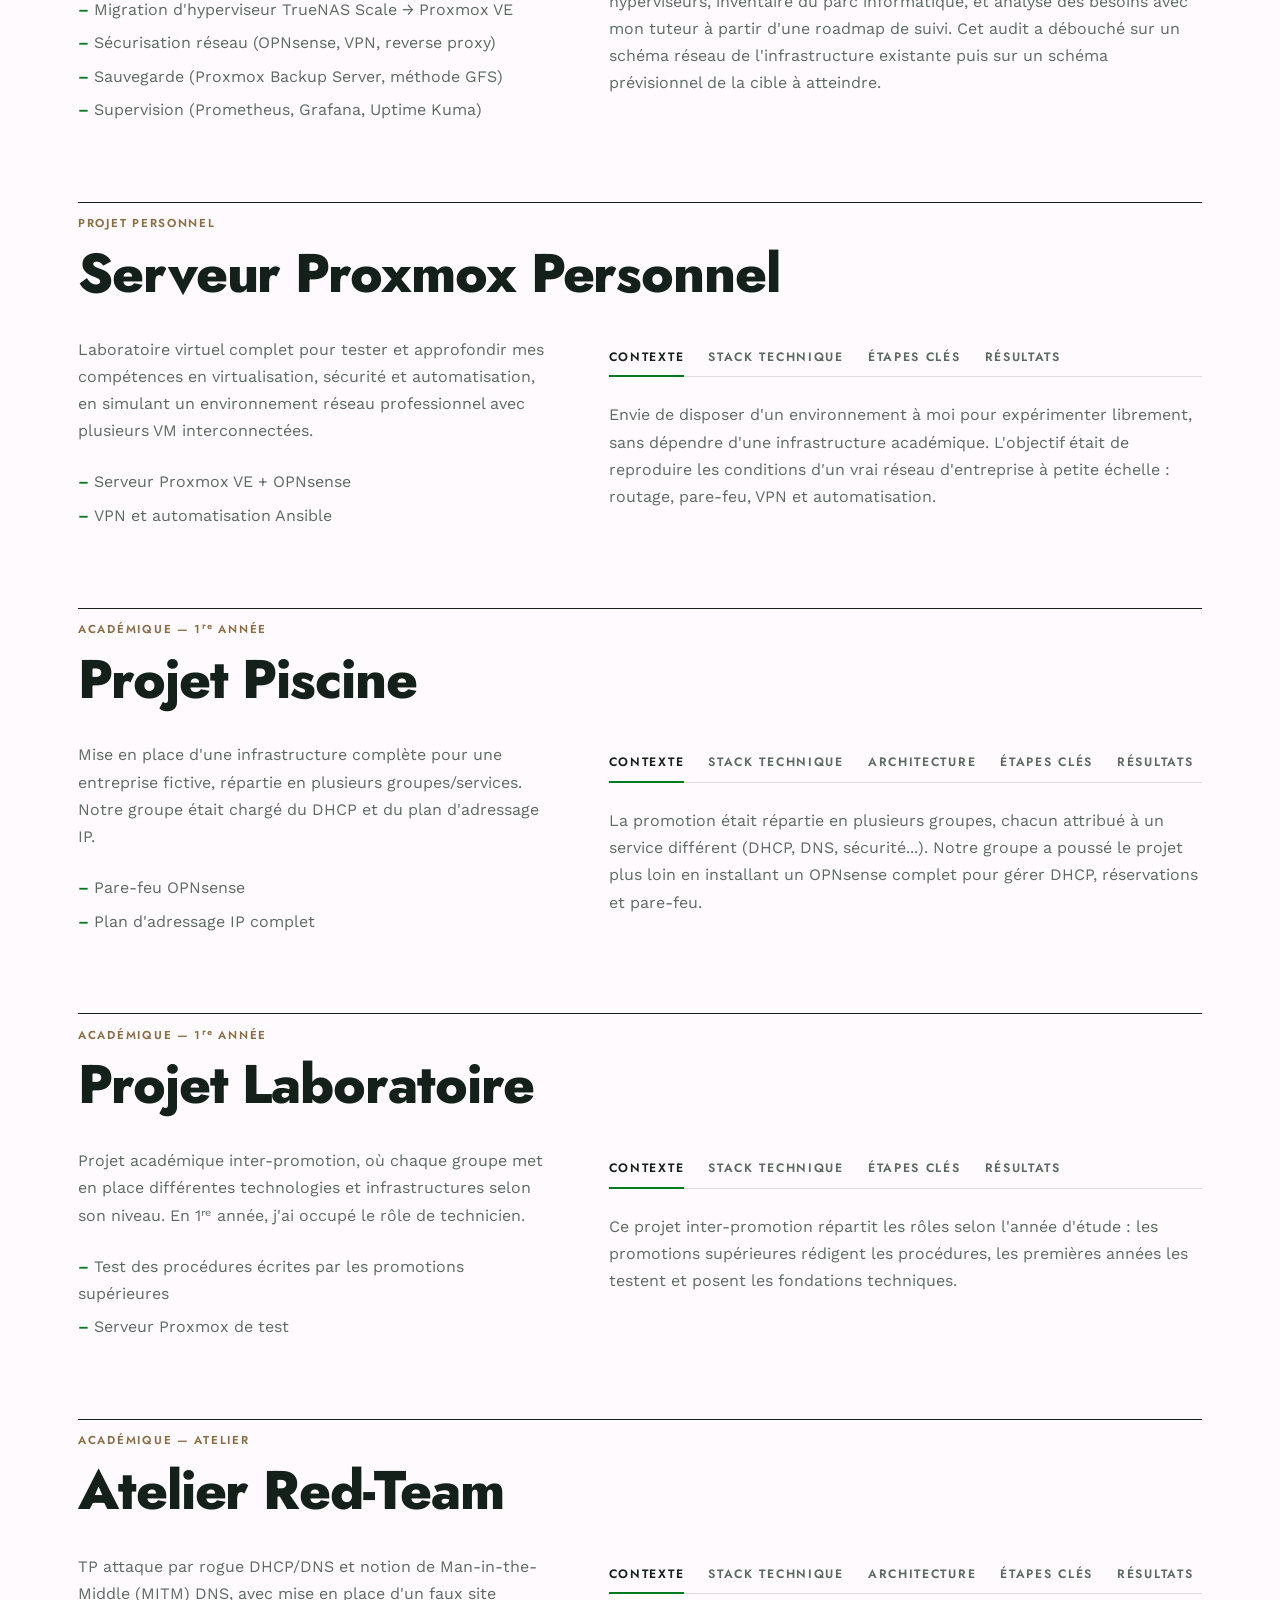
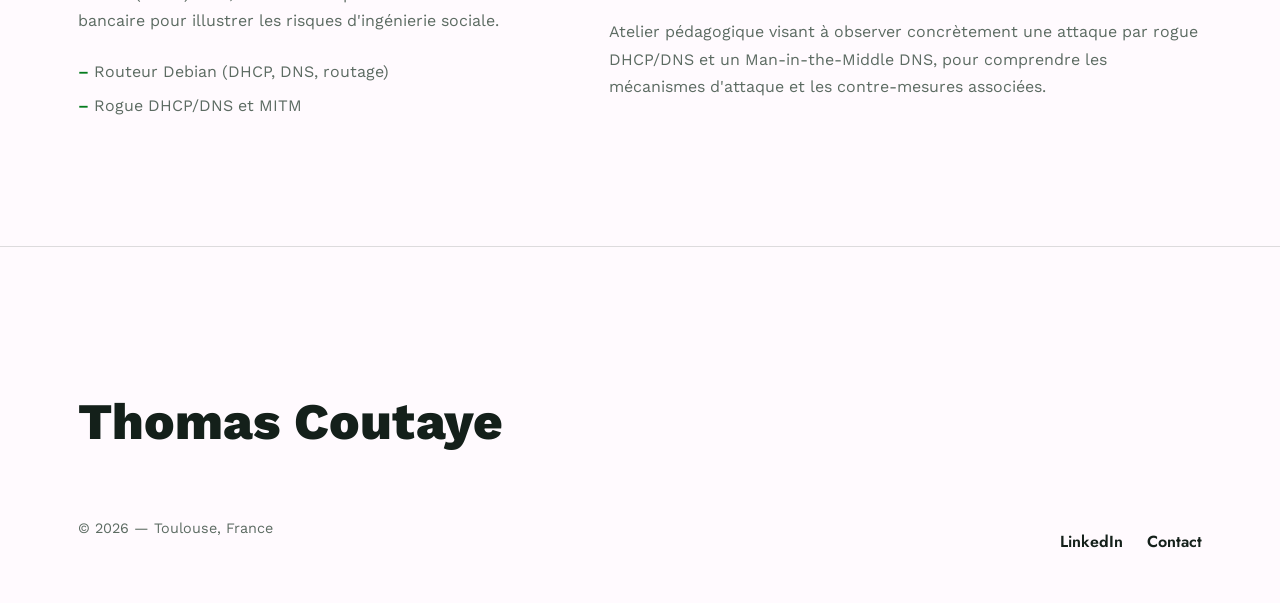
==== commit 0ea7f1d7: "Étape 3 — refonte visuelle « affiche typographique » - Ornements supprimés : blobs (hero, footer), p" ====
--- a/projects.html
+++ b/projects.html
@@ -5,13 +5,14 @@
 <meta name="viewport" content="width=device-width, initial-scale=1.0">
 <meta name="description" content="Projets de Thomas Coutaye, Administrateur Systèmes & Réseaux en recherche d'alternance — infrastructure, réseaux, virtualisation et cybersécurité.">
 <title>Projets — Thomas Coutaye</title>
+<link rel="icon" href="data:,">
 <link rel="stylesheet" href="stylesheet.css">
 </head>
 <body>
 
 <header class="nav">
   <div class="wrap nav-inner">
-    <button class="burger" id="burger" aria-label="Ouvrir le menu">≡</button>
+    <button class="burger" id="burger" aria-label="Ouvrir le menu" aria-expanded="false" aria-controls="nav-links">≡</button>
     <nav class="links" id="nav-links">
       <a href="index.html#parcours">Parcours</a>
       <a href="index.html#skills">Compétences</a>
@@ -22,6 +23,8 @@
   </div>
 </header>
 
+<main>
+
 <section class="projects-detail-header">
   <div class="wrap">
     <a href="index.html" class="back-link">← Retour à l'accueil</a>
@@ -35,78 +38,61 @@
   <!-- ============================================
        PROJET 1 — Stage Orange Wholesale
        ============================================ -->
-  <article id="orange" class="project-block">
-    <div class="project-block-grid">
-      <div class="project-block-info">
-        <span class="cat">Stage — avril à juillet 2026</span>
-        <h3>Technicien Service Client — Orange Wholesale</h3>
+  <article id="orange" class="project-block poster-entry">
+    <p class="poster-meta">Stage — avril à juillet 2026</p>
+    <h2 class="poster-title">Technicien Service Client<span class="visually-hidden"> — </span><span class="poster-org">Orange Wholesale</span></h2>
+    <div class="project-block-grid">
+      <div class="project-block-info">
         <p>Stage de quatre mois au Centre de Service Client d'Orange Wholesale, dans une équipe de 15 personnes dédiée aux grands comptes opérateurs. J'y ai traité des incidents télécom en back office, de la qualification jusqu'à la clôture, sur trois familles de produits : fibre, énergie/climatisation des sites d'hébergement, et interconnexion IP/VoIP.</p>
-        <ul>
+        <ul class="project-points">
           <li>Pilotage d'incidents sur un outil de ticketing interne</li>
           <li>Diagnostic fibre (PON), énergie/climatisation et interconnexion VoIP</li>
           <li>Coordination supervision, équipes terrain et opérateurs clients</li>
         </ul>
       </div>
-      <div class="project-modals">
-        <button class="modal-card" data-target="orange-contexte">
-          <span class="modal-icon">🎯</span><span class="modal-label">Contexte</span>
-        </button>
-        <button class="modal-card" data-target="orange-environnement">
-          <span class="modal-icon">🛠️</span><span class="modal-label">Environnement technique</span>
-        </button>
-        <button class="modal-card" data-target="orange-etapes">
-          <span class="modal-icon">✅</span><span class="modal-label">Étapes clés</span>
-        </button>
-        <button class="modal-card" data-target="orange-resultats">
-          <span class="modal-icon">🏆</span><span class="modal-label">Résultats</span>
-        </button>
-      </div>
-    </div>
-
-    <template id="orange-contexte">
-      <span class="project-modal-cat">Contexte</span>
-      <h4>Le Centre de Service Client</h4>
-      <p>Orange Wholesale vend des services télécom en gros aux opérateurs tiers. J'ai rejoint l'équipe CSC qui gère la relation et le SAV de ces grands comptes (sites de Balma et Colomiers). Le volume d'appels était faible, environ 2 par jour, et l'essentiel du travail se faisait en back office.</p>
-    </template>
-    <template id="orange-environnement">
-      <span class="project-modal-cat">Environnement technique</span>
-      <h4>Outils utilisés</h4>
-      <ul>
-        <li>Outil interne de ticketing et de pilotage des incidents</li>
-        <li>Outil de visualisation du parcours optique, du NRO au PTO, avec la position des coupleurs sur le point de mutualisation</li>
-        <li>Outils de traçage d'appel, de supervision réseau IP et de vérification de la portabilité des numéros</li>
-      </ul>
-    </template>
-    <template id="orange-etapes">
-      <span class="project-modal-cat">Étapes clés</span>
-      <h4>Le cycle de vie d'un ticket</h4>
-      <ol>
-        <li><strong>Accueil :</strong> qualification, vérification des pièces et données, priorisation P1/P2/P3.</li>
-        <li><strong>ACQ :</strong> acquittement et sollicitation de la supervision. Pour les incidents énergie, un ticket Ressource « père » est créé et rattaché au ticket Produit « fils ».</li>
-        <li><strong>DPR :</strong> obtention et communication d'une date prévue de rétablissement.</li>
-        <li><strong>CRI :</strong> compte rendu d'intervention du partenaire terrain, puis validation du rétablissement avec l'opérateur.</li>
-        <li><strong>Clôture :</strong> imputation et complément interne.</li>
-      </ol>
-    </template>
-    <template id="orange-resultats">
-      <span class="project-modal-cat">Résultats</span>
-      <h4>Compétences acquises</h4>
-      <ul>
-        <li>Prise en charge autonome de tickets de bout en bout, sur trois produits aux logiques très différentes : physique (fibre, énergie) et logique (sessions VoIP)</li>
-        <li>Distinction entre défauts physiques (coupure, coupure intermittente) et défauts logiques (perte d'appels sur une interconnexion)</li>
-        <li>Communication adaptée à l'interlocuteur et au niveau d'urgence, avec relance et escalade quand c'est nécessaire</li>
-      </ul>
-    </template>
+      <div class="project-tabs">
+        <section class="tab-panel" id="orange-contexte">
+          <h3 class="tab-panel-title">Contexte</h3>
+          <p>Orange Wholesale vend des services télécom en gros aux opérateurs tiers. J'ai rejoint l'équipe CSC qui gère la relation et le SAV de ces grands comptes (sites de Balma et Colomiers). Le volume d'appels était faible, environ 2 par jour, et l'essentiel du travail se faisait en back office.</p>
+        </section>
+        <section class="tab-panel" id="orange-environnement">
+          <h3 class="tab-panel-title">Environnement technique</h3>
+          <ul>
+            <li>Outil interne de ticketing et de pilotage des incidents</li>
+            <li>Outil de visualisation du parcours optique, du NRO au PTO, avec la position des coupleurs sur le point de mutualisation</li>
+            <li>Outils de traçage d'appel, de supervision réseau IP et de vérification de la portabilité des numéros</li>
+          </ul>
+        </section>
+        <section class="tab-panel" id="orange-etapes">
+          <h3 class="tab-panel-title">Étapes clés</h3>
+          <ol>
+            <li><strong>Accueil :</strong> qualification, vérification des pièces et données, priorisation P1/P2/P3.</li>
+            <li><strong>ACQ :</strong> acquittement et sollicitation de la supervision. Pour les incidents énergie, un ticket Ressource « père » est créé et rattaché au ticket Produit « fils ».</li>
+            <li><strong>DPR :</strong> obtention et communication d'une date prévue de rétablissement.</li>
+            <li><strong>CRI :</strong> compte rendu d'intervention du partenaire terrain, puis validation du rétablissement avec l'opérateur.</li>
+            <li><strong>Clôture :</strong> imputation et complément interne.</li>
+          </ol>
+        </section>
+        <section class="tab-panel" id="orange-resultats">
+          <h3 class="tab-panel-title">Résultats</h3>
+          <ul>
+            <li>Prise en charge autonome de tickets de bout en bout, sur trois produits aux logiques très différentes : physique (fibre, énergie) et logique (sessions VoIP)</li>
+            <li>Distinction entre défauts physiques (coupure, coupure intermittente) et défauts logiques (perte d'appels sur une interconnexion)</li>
+            <li>Communication adaptée à l'interlocuteur et au niveau d'urgence, avec relance et escalade quand c'est nécessaire</li>
+          </ul>
+        </section>
+      </div>
+    </div>
   </article>
 
   <!-- ============================================
        PROJET 2 — Stage Mathésciences
        ============================================ -->
-  <article id="ms" class="project-block">
-    <div class="project-block-grid">
-      <div class="project-block-info">
-        <span class="cat">Stage — février à mars 2026</span>
-        <h3>Stagiaire Administrateur Systèmes &amp; Réseaux — Mathésciences</h3>
+  <article id="ms" class="project-block poster-entry">
+    <p class="poster-meta">Stage — février à mars 2026</p>
+    <h2 class="poster-title">Stagiaire Administrateur Systèmes &amp; Réseaux<span class="visually-hidden"> — </span><span class="poster-org">Mathésciences</span></h2>
+    <div class="project-block-grid">
+      <div class="project-block-info">
         <p>Stage de deux mois au sein d'une entreprise de soutien scolaire, avec pour mission principale la migration complète de son infrastructure historique (TrueNAS Scale) vers Proxmox VE, la sécurisation du réseau, et la mise en place d'un système de sauvegarde et de supervision.</p>
         <ul class="key-figures" aria-label="Chiffres clés du stage">
           <li><strong class="key-figure">150+&nbsp;Go</strong><span class="key-label">données Nextcloud migrées</span></li>
@@ -115,401 +101,282 @@
           <li><strong class="key-figure">3&nbsp;niveaux</strong><span class="key-label">sauvegarde locale, distante, externe</span></li>
           <li class="key-figures-wide"><strong class="key-figure">7&nbsp;j / 4&nbsp;sem. / 12&nbsp;mois</strong><span class="key-label">rétention GFS</span></li>
         </ul>
-        <ul>
+        <ul class="project-points">
           <li>Migration d'hyperviseur TrueNAS Scale → Proxmox VE</li>
           <li>Sécurisation réseau (OPNsense, VPN, reverse proxy)</li>
           <li>Sauvegarde (Proxmox Backup Server, méthode GFS)</li>
           <li>Supervision (Prometheus, Grafana, Uptime Kuma)</li>
         </ul>
       </div>
-      <div class="project-modals">
-        <button class="modal-card" data-target="ms-contexte">
-          <span class="modal-icon">🎯</span><span class="modal-label">Contexte</span>
-        </button>
-        <button class="modal-card" data-target="ms-stack">
-          <span class="modal-icon">🛠️</span><span class="modal-label">Stack technique</span>
-        </button>
-        <button class="modal-card" data-target="ms-architecture">
-          <span class="modal-icon">🗺️</span><span class="modal-label">Architecture réseau</span>
-        </button>
-        <button class="modal-card" data-target="ms-etapes">
-          <span class="modal-icon">✅</span><span class="modal-label">Missions</span>
-        </button>
-        <button class="modal-card" data-target="ms-sauvegarde">
-          <span class="modal-icon">💾</span><span class="modal-label">Sauvegarde</span>
-        </button>
-        <button class="modal-card" data-target="ms-monitoring">
-          <span class="modal-icon">📡</span><span class="modal-label">Monitoring</span>
-        </button>
-        <button class="modal-card" data-target="ms-resultats">
-          <span class="modal-icon">🏆</span><span class="modal-label">Résultats</span>
-        </button>
-      </div>
-    </div>
-
-    <template id="ms-contexte">
-      <span class="project-modal-cat">Contexte</span>
-      <h4>De la rencontre au projet de migration</h4>
-      <p>J'ai rencontré Mathésciences lors d'un jobdating organisé par mon école. Notre échange a fait ressortir que les outils informatiques utilisés en interne — l'entreprise s'appuyait alors sur TrueNAS Scale pour faire tourner ses services — n'étaient plus les plus adaptés à son fonctionnement quotidien ni à ses projets futurs.</p>
-      <p>Après avoir présenté Proxmox VE, une solution open source que j'avais déjà pratiquée en cours et à titre personnel, j'ai été recruté pour un stage de deux mois avec quatre objectifs : migrer l'infrastructure vers Proxmox, optimiser le stockage du serveur, mettre en place un système de sauvegarde robuste, et finaliser diverses tâches informatiques.</p>
-      <p>La première phase a consisté en un audit complet : état des lieux des deux hyperviseurs, inventaire du parc informatique, et analyse des besoins avec mon tuteur à partir d'une roadmap de suivi. Cet audit a débouché sur un schéma réseau de l'infrastructure existante puis sur un schéma prévisionnel de la cible à atteindre.</p>
-      <!-- SCHEMA: emplacement pour le schéma réseau initial / prévisionnel, anonymisé -->
-    </template>
-
-    <template id="ms-stack">
-      <span class="project-modal-cat">Stack technique</span>
-      <h4>Outils et technologies utilisés</h4>
-      <ul>
-        <li>Proxmox VE (hyperviseur cible) et Proxmox Backup Server (sauvegarde)</li>
-        <li>OPNsense (pare-feu / routage inter-VLAN)</li>
-        <li>Wireguard (VPN d'administration, en conteneur LXC dédié)</li>
-        <li>Nginx Proxy Manager (reverse proxy, certificats Let's Encrypt automatiques)</li>
-        <li>Docker Compose (déploiement de n8n, Vaultwarden)</li>
-        <li>Nextcloud AIO (VM Debian dédiée)</li>
-        <li>Traefik (exposition sécurisée de Vaultwarden) et MariaDB/MySQL</li>
-        <li>Prometheus, Node Exporter et Grafana (métriques et visualisation)</li>
-        <li>Uptime Kuma + bot Telegram (alerting de disponibilité)</li>
-        <li>Scripting Bash pour l'automatisation (montage disque, déploiement Node Exporter)</li>
-      </ul>
-    </template>
-
-    <template id="ms-architecture">
-      <span class="project-modal-cat">Architecture réseau</span>
-      <h4>Isolation et sécurisation du réseau</h4>
-      <ul>
-        <li>Réseau de production isolé du réseau principal via une VM OPNsense</li>
-        <li>Réseau de laboratoire séparé pour tester avant mise en production</li>
-        <li>Port forwarding + réservations DHCP → IP/ports réels masqués, surface d'exposition réduite</li>
-        <li>VPN Wireguard dans un conteneur LXC dédié, séparé d'OPNsense pour ne pas le surcharger</li>
-        <li>Reverse proxy (Nginx Proxy Manager) : un sous-domaine par service, SSL auto via Let's Encrypt</li>
-        <li>Double redirection de port (box → OPNsense → conteneur) pour rendre VPN et reverse proxy accessibles</li>
-      </ul>
-      <!-- SCHEMA: emplacement pour le schéma réseau final (VLAN prod/labo, VPN, reverse proxy), anonymisé -->
-    </template>
-
-    <template id="ms-etapes">
-      <span class="project-modal-cat">Missions</span>
-      <h4>Déroulé des missions</h4>
-      <ul>
-        <li><strong>Stockage :</strong> disque 6 To installé à froid, script Bash (GPT + ext4), intégré à Proxmox</li>
-        <li><strong>Réseau/sécurité :</strong> déploiement d'OPNsense, du VPN et du reverse proxy</li>
-        <li><strong>Migration n8n :</strong> export JSON via shell du conteneur → SSH → redéploiement en LXC (Docker Compose)</li>
-        <li><strong>Migration Vaultwarden :</strong> export/import du coffre JSON, nouveau conteneur (Traefik + MariaDB)</li>
-        <li><strong>Migration Nextcloud :</strong> 150+ Go transférés (SFTP), VM dédiée, hardening , politique de mots de passe, customisation</li>
-      </ul>
-    </template>
-
-    <template id="ms-sauvegarde">
-      <span class="project-modal-cat">Sauvegarde & résilience</span>
-      <h4>Trois niveaux de protection</h4>
-      <ul>
-        <li>Ancien serveur reconverti en serveur de sauvegarde dédié (site distant)</li>
-        <li>Proxmox Backup Server (PBS), compatible nativement avec Proxmox VE</li>
-        <li>3 niveaux : sauvegarde locale + sauvegarde distante (PBS) + support externe</li>
-        <li>LVM créé pour exploiter tout le stockage disponible en datastore</li>
-        <li>Tunnel Wireguard dédié entre l'hyperviseur et le PBS (sites distants)</li>
-        <li>Politique GFS : quotidien (7j) → hebdomadaire (4 sem.) → mensuel (12 mois)</li>
-      </ul>
-    </template>
-
-    <template id="ms-monitoring">
-      <span class="project-modal-cat">Monitoring</span>
-      <h4>Superviser l'infrastructure en production</h4>
-      <ul>
-        <li>Un conteneur dédié regroupe tous les outils de supervision</li>
-        <li><strong>Prometheus :</strong> collecte des métriques</li>
-        <li><strong>Node Exporter :</strong> agent sur chaque machine, expose les métriques (CPU/RAM/disque/réseau) que Prometheus vient interroger</li>
-        <li><strong>Grafana :</strong> visualisation via dashboards communautaires</li>
-        <li><strong>Uptime Kuma :</strong> sondes HTTPS/IP pour la disponibilité des services</li>
-        <li>Alertes envoyées en temps réel via un bot Telegram dédié</li>
-      </ul>
-    </template>
-
-    <template id="ms-resultats">
-      <span class="project-modal-cat">Résultats</span>
-      <h4>Bilan et compétences acquises</h4>
-      <p>L'objectif fixé a été atteint : migration réussie des services critiques (Nextcloud en tête), mise en place de la sécurité réseau, d'un système de sauvegarde à trois niveaux et d'une supervision opérationnelle — les administrateurs sont aujourd'hui alertés dès qu'un service tombe.</p>
-      <p>Ce stage m'a confirmé mon attrait pour l'administration systèmes et réseaux et m'a donné envie d'approfondir une voie DevOps. Au-delà des compétences techniques, j'ai été mis au défi sur la gestion de projet et la communication à distance avec mon tuteur, situé à l'étranger pendant une partie du stage.</p>
-      <p>Axes d'amélioration identifiés : gestion de projet et documentation technique, sur lesquels je continue de progresser depuis.</p>
-    </template>
+      <div class="project-tabs">
+        <section class="tab-panel" id="ms-contexte">
+          <h3 class="tab-panel-title">Contexte</h3>
+          <p>J'ai rencontré Mathésciences lors d'un jobdating organisé par mon école. Notre échange a fait ressortir que les outils informatiques utilisés en interne — l'entreprise s'appuyait alors sur TrueNAS Scale pour faire tourner ses services — n'étaient plus les plus adaptés à son fonctionnement quotidien ni à ses projets futurs.</p>
+          <p>Après avoir présenté Proxmox VE, une solution open source que j'avais déjà pratiquée en cours et à titre personnel, j'ai été recruté pour un stage de deux mois avec quatre objectifs : migrer l'infrastructure vers Proxmox, optimiser le stockage du serveur, mettre en place un système de sauvegarde robuste, et finaliser diverses tâches informatiques.</p>
+          <p>La première phase a consisté en un audit complet : état des lieux des deux hyperviseurs, inventaire du parc informatique, et analyse des besoins avec mon tuteur à partir d'une roadmap de suivi. Cet audit a débouché sur un schéma réseau de l'infrastructure existante puis sur un schéma prévisionnel de la cible à atteindre.</p>
+          <!-- SCHEMA: emplacement pour le schéma réseau initial / prévisionnel, anonymisé -->
+        </section>
+        <section class="tab-panel" id="ms-stack">
+          <h3 class="tab-panel-title">Stack technique</h3>
+          <ul>
+            <li>Proxmox VE (hyperviseur cible) et Proxmox Backup Server (sauvegarde)</li>
+            <li>OPNsense (pare-feu / routage inter-VLAN)</li>
+            <li>Wireguard (VPN d'administration, en conteneur LXC dédié)</li>
+            <li>Nginx Proxy Manager (reverse proxy, certificats Let's Encrypt automatiques)</li>
+            <li>Docker Compose (déploiement de n8n, Vaultwarden)</li>
+            <li>Nextcloud AIO (VM Debian dédiée)</li>
+            <li>Traefik (exposition sécurisée de Vaultwarden) et MariaDB/MySQL</li>
+            <li>Prometheus, Node Exporter et Grafana (métriques et visualisation)</li>
+            <li>Uptime Kuma + bot Telegram (alerting de disponibilité)</li>
+            <li>Scripting Bash pour l'automatisation (montage disque, déploiement Node Exporter)</li>
+          </ul>
+        </section>
+        <section class="tab-panel" id="ms-architecture">
+          <h3 class="tab-panel-title">Architecture réseau</h3>
+          <ul>
+            <li>Réseau de production isolé du réseau principal via une VM OPNsense</li>
+            <li>Réseau de laboratoire séparé pour tester avant mise en production</li>
+            <li>Port forwarding + réservations DHCP → IP/ports réels masqués, surface d'exposition réduite</li>
+            <li>VPN Wireguard dans un conteneur LXC dédié, séparé d'OPNsense pour ne pas le surcharger</li>
+            <li>Reverse proxy (Nginx Proxy Manager) : un sous-domaine par service, SSL auto via Let's Encrypt</li>
+            <li>Double redirection de port (box → OPNsense → conteneur) pour rendre VPN et reverse proxy accessibles</li>
+          </ul>
+          <!-- SCHEMA: emplacement pour le schéma réseau final (VLAN prod/labo, VPN, reverse proxy), anonymisé -->
+        </section>
+        <section class="tab-panel" id="ms-missions">
+          <h3 class="tab-panel-title">Missions</h3>
+          <ul>
+            <li><strong>Stockage :</strong> disque 6 To installé à froid, script Bash (GPT + ext4), intégré à Proxmox</li>
+            <li><strong>Réseau/sécurité :</strong> déploiement d'OPNsense, du VPN et du reverse proxy</li>
+            <li><strong>Migration n8n :</strong> export JSON via shell du conteneur → SSH → redéploiement en LXC (Docker Compose)</li>
+            <li><strong>Migration Vaultwarden :</strong> export/import du coffre JSON, nouveau conteneur (Traefik + MariaDB)</li>
+            <li><strong>Migration Nextcloud :</strong> 150+ Go transférés (SFTP), VM dédiée, hardening, politique de mots de passe, customisation</li>
+          </ul>
+        </section>
+        <section class="tab-panel" id="ms-sauvegarde">
+          <h3 class="tab-panel-title">Sauvegarde</h3>
+          <ul>
+            <li>Ancien serveur reconverti en serveur de sauvegarde dédié (site distant)</li>
+            <li>Proxmox Backup Server (PBS), compatible nativement avec Proxmox VE</li>
+            <li>3 niveaux : sauvegarde locale + sauvegarde distante (PBS) + support externe</li>
+            <li>LVM créé pour exploiter tout le stockage disponible en datastore</li>
+            <li>Tunnel Wireguard dédié entre l'hyperviseur et le PBS (sites distants)</li>
+            <li>Politique GFS : quotidien (7j) → hebdomadaire (4 sem.) → mensuel (12 mois)</li>
+          </ul>
+        </section>
+        <section class="tab-panel" id="ms-monitoring">
+          <h3 class="tab-panel-title">Monitoring</h3>
+          <ul>
+            <li>Un conteneur dédié regroupe tous les outils de supervision</li>
+            <li><strong>Prometheus :</strong> collecte des métriques</li>
+            <li><strong>Node Exporter :</strong> agent sur chaque machine, expose les métriques (CPU/RAM/disque/réseau) que Prometheus vient interroger</li>
+            <li><strong>Grafana :</strong> visualisation via dashboards communautaires</li>
+            <li><strong>Uptime Kuma :</strong> sondes HTTPS/IP pour la disponibilité des services</li>
+            <li>Alertes envoyées en temps réel via un bot Telegram dédié</li>
+          </ul>
+        </section>
+        <section class="tab-panel" id="ms-resultats">
+          <h3 class="tab-panel-title">Résultats</h3>
+          <p>L'objectif fixé a été atteint : migration réussie des services critiques (Nextcloud en tête), mise en place de la sécurité réseau, d'un système de sauvegarde à trois niveaux et d'une supervision opérationnelle — les administrateurs sont aujourd'hui alertés dès qu'un service tombe.</p>
+          <p>Ce stage m'a confirmé mon attrait pour l'administration systèmes et réseaux et m'a donné envie d'approfondir une voie DevOps. Au-delà des compétences techniques, j'ai été mis au défi sur la gestion de projet et la communication à distance avec mon tuteur, situé à l'étranger pendant une partie du stage.</p>
+          <p>Axes d'amélioration identifiés : gestion de projet et documentation technique, sur lesquels je continue de progresser depuis.</p>
+        </section>
+      </div>
+    </div>
   </article>
 
   <!-- ============================================
        PROJET 3 — Serveur Proxmox Personnel
        ============================================ -->
-  <article id="proxmox" class="project-block">
-    <div class="project-block-grid">
-      <div class="project-block-info">
-        <span class="cat">Projet personnel</span>
-        <h3>Serveur Proxmox Personnel</h3>
+  <article id="proxmox" class="project-block poster-entry">
+    <p class="poster-meta">Projet personnel</p>
+    <h2 class="poster-title">Serveur Proxmox Personnel</h2>
+    <div class="project-block-grid">
+      <div class="project-block-info">
         <p>Laboratoire virtuel complet pour tester et approfondir mes compétences en virtualisation, sécurité et automatisation, en simulant un environnement réseau professionnel avec plusieurs VM interconnectées.</p>
-        <ul>
+        <ul class="project-points">
           <li>Serveur Proxmox VE + OPNsense</li>
           <li>VPN et automatisation Ansible</li>
         </ul>
       </div>
-      <div class="project-modals">
-        <button class="modal-card" data-target="proxmox-contexte">
-          <span class="modal-icon">🎯</span><span class="modal-label">Contexte</span>
-        </button>
-        <button class="modal-card" data-target="proxmox-stack">
-          <span class="modal-icon">🛠️</span><span class="modal-label">Stack technique</span>
-        </button>
-        <button class="modal-card" data-target="proxmox-etapes">
-          <span class="modal-icon">✅</span><span class="modal-label">Étapes clés</span>
-        </button>
-        <button class="modal-card" data-target="proxmox-resultats">
-          <span class="modal-icon">🏆</span><span class="modal-label">Résultats</span>
-        </button>
-      </div>
-    </div>
-
-    <template id="proxmox-contexte">
-      <span class="project-modal-cat">Contexte</span>
-      <h4>Pourquoi ce projet</h4>
-      <p>Envie de disposer d'un environnement à moi pour expérimenter librement, sans dépendre d'une infrastructure académique. L'objectif était de reproduire les conditions d'un vrai réseau d'entreprise à petite échelle : routage, pare-feu, VPN et automatisation.</p>
-    </template>
-    <template id="proxmox-stack">
-      <span class="project-modal-cat">Stack technique</span>
-      <h4>Outils utilisés</h4>
-      <ul>
-        <li>Proxmox VE (hyperviseur)</li>
-        <li>OPNsense (routeur / pare-feu)</li>
-        <li>VPN pour accès distant sécurisé</li>
-        <li>Ansible (automatisation)</li>
-      </ul>
-    </template>
-    <template id="proxmox-etapes">
-      <span class="project-modal-cat">Étapes clés</span>
-      <h4>Déroulé du projet</h4>
-      <ul>
-        <li>Installation et configuration du serveur Proxmox VE</li>
-        <li>Déploiement et administration d'OPNsense</li>
-        <li>Mise en place du VPN pour l'accès distant</li>
-        <li>Écriture de playbooks Ansible pour automatiser le déploiement</li>
-        <li>Gestion du DHCP et des réservations IP</li>
-      </ul>
-    </template>
-    <template id="proxmox-resultats">
-      <span class="project-modal-cat">Résultats</span>
-      <h4>Compétences acquises</h4>
-      <p>Autonomie complète sur l'administration d'un hyperviseur, la configuration d'un pare-feu et l'automatisation de tâches réseau récurrentes.</p>
-    </template>
+      <div class="project-tabs">
+        <section class="tab-panel" id="proxmox-contexte">
+          <h3 class="tab-panel-title">Contexte</h3>
+          <p>Envie de disposer d'un environnement à moi pour expérimenter librement, sans dépendre d'une infrastructure académique. L'objectif était de reproduire les conditions d'un vrai réseau d'entreprise à petite échelle : routage, pare-feu, VPN et automatisation.</p>
+        </section>
+        <section class="tab-panel" id="proxmox-stack">
+          <h3 class="tab-panel-title">Stack technique</h3>
+          <ul>
+            <li>Proxmox VE (hyperviseur)</li>
+            <li>OPNsense (routeur / pare-feu)</li>
+            <li>VPN pour accès distant sécurisé</li>
+            <li>Ansible (automatisation)</li>
+          </ul>
+        </section>
+        <section class="tab-panel" id="proxmox-etapes">
+          <h3 class="tab-panel-title">Étapes clés</h3>
+          <ol>
+            <li>Installation et configuration du serveur Proxmox VE</li>
+            <li>Déploiement et administration d'OPNsense</li>
+            <li>Mise en place du VPN pour l'accès distant</li>
+            <li>Écriture de playbooks Ansible pour automatiser le déploiement</li>
+            <li>Gestion du DHCP et des réservations IP</li>
+          </ol>
+        </section>
+        <section class="tab-panel" id="proxmox-resultats">
+          <h3 class="tab-panel-title">Résultats</h3>
+          <p>Autonomie complète sur l'administration d'un hyperviseur, la configuration d'un pare-feu et l'automatisation de tâches réseau récurrentes.</p>
+        </section>
+      </div>
+    </div>
   </article>
 
   <!-- ============================================
        PROJET 4 — Projet Piscine
        ============================================ -->
-  <article id="piscine" class="project-block">
-    <div class="project-block-grid">
-      <div class="project-block-info">
-        <span class="cat">Académique — 1ʳᵉ année</span>
-        <h3>Projet Piscine</h3>
+  <article id="piscine" class="project-block poster-entry">
+    <p class="poster-meta">Académique — 1ʳᵉ année</p>
+    <h2 class="poster-title">Projet Piscine</h2>
+    <div class="project-block-grid">
+      <div class="project-block-info">
         <p>Mise en place d'une infrastructure complète pour une entreprise fictive, répartie en plusieurs groupes/services. Notre groupe était chargé du DHCP et du plan d'adressage IP.</p>
-        <ul>
+        <ul class="project-points">
           <li>Pare-feu OPNsense</li>
           <li>Plan d'adressage IP complet</li>
         </ul>
       </div>
-      <div class="project-modals">
-        <button class="modal-card" data-target="piscine-contexte">
-          <span class="modal-icon">🎯</span><span class="modal-label">Contexte</span>
-        </button>
-        <button class="modal-card" data-target="piscine-stack">
-          <span class="modal-icon">🛠️</span><span class="modal-label">Stack technique</span>
-        </button>
-        <button class="modal-card" data-target="piscine-architecture">
-          <span class="modal-icon">🗺️</span><span class="modal-label">Architecture</span>
-        </button>
-        <button class="modal-card" data-target="piscine-etapes">
-          <span class="modal-icon">✅</span><span class="modal-label">Étapes clés</span>
-        </button>
-        <button class="modal-card" data-target="piscine-resultats">
-          <span class="modal-icon">🏆</span><span class="modal-label">Résultats</span>
-        </button>
-      </div>
-    </div>
-
-    <template id="piscine-contexte">
-      <span class="project-modal-cat">Contexte</span>
-      <h4>Une entreprise fictive à monter de A à Z</h4>
-      <p>La promotion était répartie en plusieurs groupes, chacun attribué à un service différent (DHCP, DNS, sécurité...). Notre groupe a poussé le projet plus loin en installant un OPNsense complet pour gérer DHCP, réservations et pare-feu.</p>
-    </template>
-    <template id="piscine-stack">
-      <span class="project-modal-cat">Stack technique</span>
-      <h4>Outils utilisés</h4>
-      <ul>
-        <li>OPNsense (pare-feu)</li>
-        <li>Serveur DHCP multi-zones</li>
-      </ul>
-    </template>
-    <template id="piscine-architecture">
-      <span class="project-modal-cat">Architecture</span>
-      <h4>Plan d'adressage IP</h4>
-      <p>Conception d'un plan d'adressage pour l'ensemble de l'infrastructure, avec segmentation réseau par service et règles de pare-feu dédiées à chaque sous-réseau.</p>
-    </template>
-    <template id="piscine-etapes">
-      <span class="project-modal-cat">Étapes clés</span>
-      <h4>Déroulé du projet</h4>
-      <ul>
-        <li>Installation et configuration du pare-feu OPNsense</li>
-        <li>Conception du plan d'adressage IP</li>
-        <li>Configuration du serveur DHCP avec zones multiples</li>
-        <li>Configuration des règles de pare-feu par sous-réseau</li>
-        <li>Segmentation réseau selon les besoins de l'entreprise</li>
-      </ul>
-    </template>
-    <template id="piscine-resultats">
-      <span class="project-modal-cat">Résultats</span>
-      <h4>Compétences acquises</h4>
-      <p>Conception d'un plan d'adressage cohérent à l'échelle d'une infrastructure, et administration d'un pare-feu en environnement multi-services.</p>
-    </template>
+      <div class="project-tabs">
+        <section class="tab-panel" id="piscine-contexte">
+          <h3 class="tab-panel-title">Contexte</h3>
+          <p>La promotion était répartie en plusieurs groupes, chacun attribué à un service différent (DHCP, DNS, sécurité...). Notre groupe a poussé le projet plus loin en installant un OPNsense complet pour gérer DHCP, réservations et pare-feu.</p>
+        </section>
+        <section class="tab-panel" id="piscine-stack">
+          <h3 class="tab-panel-title">Stack technique</h3>
+          <ul>
+            <li>OPNsense (pare-feu)</li>
+            <li>Serveur DHCP multi-zones</li>
+          </ul>
+        </section>
+        <section class="tab-panel" id="piscine-architecture">
+          <h3 class="tab-panel-title">Architecture</h3>
+          <p>Conception d'un plan d'adressage pour l'ensemble de l'infrastructure, avec segmentation réseau par service et règles de pare-feu dédiées à chaque sous-réseau.</p>
+        </section>
+        <section class="tab-panel" id="piscine-etapes">
+          <h3 class="tab-panel-title">Étapes clés</h3>
+          <ol>
+            <li>Installation et configuration du pare-feu OPNsense</li>
+            <li>Conception du plan d'adressage IP</li>
+            <li>Configuration du serveur DHCP avec zones multiples</li>
+            <li>Configuration des règles de pare-feu par sous-réseau</li>
+            <li>Segmentation réseau selon les besoins de l'entreprise</li>
+          </ol>
+        </section>
+        <section class="tab-panel" id="piscine-resultats">
+          <h3 class="tab-panel-title">Résultats</h3>
+          <p>Conception d'un plan d'adressage cohérent à l'échelle d'une infrastructure, et administration d'un pare-feu en environnement multi-services.</p>
+        </section>
+      </div>
+    </div>
   </article>
 
   <!-- ============================================
        PROJET 5 — Projet Laboratoire
        ============================================ -->
-  <article id="labo" class="project-block">
-    <div class="project-block-grid">
-      <div class="project-block-info">
-        <span class="cat">Académique — 1ʳᵉ année</span>
-        <h3>Projet Laboratoire</h3>
+  <article id="labo" class="project-block poster-entry">
+    <p class="poster-meta">Académique — 1ʳᵉ année</p>
+    <h2 class="poster-title">Projet Laboratoire</h2>
+    <div class="project-block-grid">
+      <div class="project-block-info">
         <p>Projet académique inter-promotion, où chaque groupe met en place différentes technologies et infrastructures selon son niveau. En 1ʳᵉ année, j'ai occupé le rôle de technicien.</p>
-        <ul>
+        <ul class="project-points">
           <li>Test des procédures écrites par les promotions supérieures</li>
           <li>Serveur Proxmox de test</li>
         </ul>
       </div>
-      <div class="project-modals">
-        <button class="modal-card" data-target="labo-contexte">
-          <span class="modal-icon">🎯</span><span class="modal-label">Contexte</span>
-        </button>
-        <button class="modal-card" data-target="labo-stack">
-          <span class="modal-icon">🛠️</span><span class="modal-label">Stack technique</span>
-        </button>
-        <button class="modal-card" data-target="labo-etapes">
-          <span class="modal-icon">✅</span><span class="modal-label">Étapes clés</span>
-        </button>
-        <button class="modal-card" data-target="labo-resultats">
-          <span class="modal-icon">🏆</span><span class="modal-label">Résultats</span>
-        </button>
-      </div>
-    </div>
-
-    <template id="labo-contexte">
-      <span class="project-modal-cat">Contexte</span>
-      <h4>Un projet à plusieurs niveaux</h4>
-      <p>Ce projet inter-promotion répartit les rôles selon l'année d'étude : les promotions supérieures rédigent les procédures, les premières années les testent et posent les fondations techniques.</p>
-    </template>
-    <template id="labo-stack">
-      <span class="project-modal-cat">Stack technique</span>
-      <h4>Outils utilisés</h4>
-      <ul>
-        <li>Proxmox VE</li>
-        <li>Virtualisation imbriquée (nested virtualization)</li>
-      </ul>
-    </template>
-    <template id="labo-etapes">
-      <span class="project-modal-cat">Étapes clés</span>
-      <h4>Déroulé du projet</h4>
-      <ul>
-        <li>Test et validation des procédures écrites par les promotions supérieures</li>
-        <li>Mise en place d'un serveur Proxmox de test</li>
-        <li>Création et configuration de machines virtuelles</li>
-        <li>Tests de virtualisation imbriquée</li>
-        <li>Documentation des résultats et problèmes rencontrés</li>
-      </ul>
-    </template>
-    <template id="labo-resultats">
-      <span class="project-modal-cat">Résultats</span>
-      <h4>Compétences acquises</h4>
-      <p>Rigueur dans le test et la validation de procédures techniques, premiers pas dans l'administration d'un hyperviseur, et sens de la documentation.</p>
-    </template>
+      <div class="project-tabs">
+        <section class="tab-panel" id="labo-contexte">
+          <h3 class="tab-panel-title">Contexte</h3>
+          <p>Ce projet inter-promotion répartit les rôles selon l'année d'étude : les promotions supérieures rédigent les procédures, les premières années les testent et posent les fondations techniques.</p>
+        </section>
+        <section class="tab-panel" id="labo-stack">
+          <h3 class="tab-panel-title">Stack technique</h3>
+          <ul>
+            <li>Proxmox VE</li>
+            <li>Virtualisation imbriquée (nested virtualization)</li>
+          </ul>
+        </section>
+        <section class="tab-panel" id="labo-etapes">
+          <h3 class="tab-panel-title">Étapes clés</h3>
+          <ol>
+            <li>Test et validation des procédures écrites par les promotions supérieures</li>
+            <li>Mise en place d'un serveur Proxmox de test</li>
+            <li>Création et configuration de machines virtuelles</li>
+            <li>Tests de virtualisation imbriquée</li>
+            <li>Documentation des résultats et problèmes rencontrés</li>
+          </ol>
+        </section>
+        <section class="tab-panel" id="labo-resultats">
+          <h3 class="tab-panel-title">Résultats</h3>
+          <p>Rigueur dans le test et la validation de procédures techniques, premiers pas dans l'administration d'un hyperviseur, et sens de la documentation.</p>
+        </section>
+      </div>
+    </div>
   </article>
 
   <!-- ============================================
        PROJET 6 — Atelier Red-Team
        ============================================ -->
-  <article id="redteam" class="project-block">
-    <div class="project-block-grid">
-      <div class="project-block-info">
-        <span class="cat">Académique — Atelier</span>
-        <h3>Atelier Red-Team</h3>
+  <article id="redteam" class="project-block poster-entry">
+    <p class="poster-meta">Académique — Atelier</p>
+    <h2 class="poster-title">Atelier Red-Team</h2>
+    <div class="project-block-grid">
+      <div class="project-block-info">
         <p>TP attaque par rogue DHCP/DNS et notion de Man-in-the-Middle (MITM) DNS, avec mise en place d'un faux site bancaire pour illustrer les risques d'ingénierie sociale.</p>
-        <ul>
+        <ul class="project-points">
           <li>Routeur Debian (DHCP, DNS, routage)</li>
           <li>Rogue DHCP/DNS et MITM</li>
         </ul>
       </div>
-      <div class="project-modals">
-        <button class="modal-card" data-target="redteam-contexte">
-          <span class="modal-icon">🎯</span><span class="modal-label">Contexte</span>
-        </button>
-        <button class="modal-card" data-target="redteam-stack">
-          <span class="modal-icon">🛠️</span><span class="modal-label">Stack technique</span>
-        </button>
-        <button class="modal-card" data-target="redteam-architecture">
-          <span class="modal-icon">🗺️</span><span class="modal-label">Architecture</span>
-        </button>
-        <button class="modal-card" data-target="redteam-etapes">
-          <span class="modal-icon">✅</span><span class="modal-label">Étapes clés</span>
-        </button>
-        <button class="modal-card" data-target="redteam-resultats">
-          <span class="modal-icon">🏆</span><span class="modal-label">Résultats</span>
-        </button>
-      </div>
-    </div>
-
-    <template id="redteam-contexte">
-      <span class="project-modal-cat">Contexte</span>
-      <h4>Comprendre l'attaque pour mieux s'en défendre</h4>
-      <p>Atelier pédagogique visant à observer concrètement une attaque par rogue DHCP/DNS et un Man-in-the-Middle DNS, pour comprendre les mécanismes d'attaque et les contre-mesures associées.</p>
-    </template>
-    <template id="redteam-stack">
-      <span class="project-modal-cat">Stack technique</span>
-      <h4>Outils utilisés</h4>
-      <ul>
-        <li>Routeur Debian (DHCP, DNS, routage)</li>
-        <li>VMware Workstation</li>
-        <li>Apache (faux site bancaire)</li>
-      </ul>
-    </template>
-    <template id="redteam-architecture">
-      <span class="project-modal-cat">Architecture</span>
-      <h4>Topologie réseau</h4>
-      <p>Deux VMnet distinctes sous VMware Workstation : une VMnet isolée pour la machine malveillante, et une VMnet8 en NAT pour observer les échanges avec la machine cible.</p>
-    </template>
-    <template id="redteam-etapes">
-      <span class="project-modal-cat">Étapes clés</span>
-      <h4>Déroulé de l'atelier</h4>
-      <ul>
-        <li>Déploiement et configuration du routeur Debian légitime</li>
-        <li>Conception des VMnet (isolée ↔ VMnet8 NAT)</li>
-        <li>Installation d'un faux routeur DHCP/DNS sur la machine malveillante</li>
-        <li>Création d'un faux site bancaire avec Apache</li>
-        <li>Observation de la communication, de l'attaque et des contre-mesures</li>
-      </ul>
-    </template>
-    <template id="redteam-resultats">
-      <span class="project-modal-cat">Résultats</span>
-      <h4>Compétences acquises</h4>
-      <p>Compréhension concrète des attaques MITM et rogue DHCP/DNS, et sensibilisation aux risques d'ingénierie sociale côté utilisateur final.</p>
-    </template>
+      <div class="project-tabs">
+        <section class="tab-panel" id="redteam-contexte">
+          <h3 class="tab-panel-title">Contexte</h3>
+          <p>Atelier pédagogique visant à observer concrètement une attaque par rogue DHCP/DNS et un Man-in-the-Middle DNS, pour comprendre les mécanismes d'attaque et les contre-mesures associées.</p>
+        </section>
+        <section class="tab-panel" id="redteam-stack">
+          <h3 class="tab-panel-title">Stack technique</h3>
+          <ul>
+            <li>Routeur Debian (DHCP, DNS, routage)</li>
+            <li>VMware Workstation</li>
+            <li>Apache (faux site bancaire)</li>
+          </ul>
+        </section>
+        <section class="tab-panel" id="redteam-architecture">
+          <h3 class="tab-panel-title">Architecture</h3>
+          <p>Deux VMnet distinctes sous VMware Workstation : une VMnet isolée pour la machine malveillante, et une VMnet8 en NAT pour observer les échanges avec la machine cible.</p>
+        </section>
+        <section class="tab-panel" id="redteam-etapes">
+          <h3 class="tab-panel-title">Étapes clés</h3>
+          <ol>
+            <li>Déploiement et configuration du routeur Debian légitime</li>
+            <li>Conception des VMnet (isolée ↔ VMnet8 NAT)</li>
+            <li>Installation d'un faux routeur DHCP/DNS sur la machine malveillante</li>
+            <li>Création d'un faux site bancaire avec Apache</li>
+            <li>Observation de la communication, de l'attaque et des contre-mesures</li>
+          </ol>
+        </section>
+        <section class="tab-panel" id="redteam-resultats">
+          <h3 class="tab-panel-title">Résultats</h3>
+          <p>Compréhension concrète des attaques MITM et rogue DHCP/DNS, et sensibilisation aux risques d'ingénierie sociale côté utilisateur final.</p>
+        </section>
+      </div>
+    </div>
   </article>
 
 </div>
 
-<!-- Modale de détail (partagée par tous les projets) -->
-<div class="project-modal-overlay" id="project-modal-overlay">
-  <div class="project-modal-box">
-    <button class="project-modal-close" id="project-modal-close" aria-label="Fermer">✕</button>
-    <div id="project-modal-body"></div>
-  </div>
-</div>
+</main>
 
 <footer>
-  <span class="blob blob-leaf blob-green" aria-hidden="true"></span>
-  <span class="blob blob-leaf blob-brown" aria-hidden="true"></span>
   <div class="wrap footer-inner">
     <div>
       <p class="footer-name">Thomas Coutaye</p>
@@ -524,4 +391,4 @@
 
 <script src="script.js"></script>
 </body>
-</html>+</html>
--- a/stylesheet.css
+++ b/stylesheet.css
@@ -1,6 +1,6 @@
 /* ============================================
    THOMAS COUTAYE — PORTFOLIO
-   Direction éditoriale / Huemint (vert #047c1e, brun #8f7247, fond #fffafe)
+   Direction « affiche typographique » (vert #047c1e, brun #8f7247, fond #fffafe)
    ============================================ */
 
 @import url('https://fonts.googleapis.com/css2?family=Jost:wght@400;500;600;700;800&family=Work+Sans:wght@400;500;600&display=swap');
@@ -12,6 +12,10 @@
   --green-tint:#e8f4ea;
   --brown:#8f7247;
   --brown-tint:#f1ebe1;
+  /* variantes assombries : contraste ≥ 4,5:1 (petit texte brun sur fond, texte crème sur aplats) */
+  --brown-text:#896d44;
+  --card-green:#04731c;
+  --card-brown:#7a613c;
   --ink:#14201a;
   --ink-dim:#5c6b62;
   --border:rgba(20,32,26,0.14);
@@ -36,6 +40,11 @@
 img{max-width:100%; display:block;}
 ::selection{background:var(--green); color:var(--bg);}
 :focus-visible{outline:2px solid var(--green); outline-offset:3px;}
+[hidden]{display:none !important;}
+.visually-hidden{
+  position:absolute !important; width:1px; height:1px; padding:0; margin:-1px;
+  overflow:hidden; clip:rect(0 0 0 0); white-space:nowrap; border:0;
+}
 
 .wrap{max-width:1180px; margin:0 auto; padding:0 1.75rem;}
 
@@ -47,7 +56,7 @@
   font-weight:600;
   text-transform:uppercase;
   letter-spacing:0.18em;
-  color:var(--brown);
+  color:var(--brown-text);
   margin:0 0 0.75rem;
 }
 .section-title{
@@ -61,32 +70,7 @@
   color:var(--green);
 }
 section{padding:5.5rem 0; position:relative; overflow:hidden;}
-
-/* discrete background details to avoid empty space */
-#skills::before{
-  content:''; position:absolute; bottom:-90px; left:-70px;
-  width:260px; height:260px; border-radius:0 100% 0 100%;
-  border:2px solid var(--brown); opacity:0.08;
-  transform:rotate(-15deg); pointer-events:none;
-}
-#documents::before{
-  content:''; position:absolute; top:-40px; left:40%;
-  width:180px; height:180px; border-radius:50%;
-  border:2px solid var(--green); opacity:0.06; pointer-events:none;
-}
-
-/* ===== ORGANIC SHAPES (Huemint motif) ===== */
-.blob{
-  position:absolute;
-  pointer-events:none;
-  z-index:0;
-}
-.blob-leaf{
-  width:260px; height:260px;
-  border-radius:0 100% 0 100%;
-}
-.blob-green{background:var(--green); opacity:0.92;}
-.blob-brown{background:var(--brown); opacity:0.9;}
+section[id], article[id], #contact{scroll-margin-top:5rem;}
 
 /* ===== NAV ===== */
 header.nav{
@@ -121,27 +105,21 @@
   nav.links{
     position:absolute; top:100%; left:0; right:0; background:var(--bg);
     flex-direction:column; gap:0; border-bottom:1px solid var(--border);
-    max-height:0; overflow:hidden; transition:max-height .3s ease;
+    max-height:0; overflow:hidden; visibility:hidden;
+    transition:max-height .3s ease, visibility 0s linear .3s;
   }
-  nav.links.show{max-height:400px;}
+  nav.links.show{max-height:400px; visibility:visible; transition:max-height .3s ease;}
   nav.links a{padding:1rem 1.75rem; border-top:1px solid var(--border);}
 }
 
-/* ===== HERO — Titre + bloc latéral (Sous-titre + Contact) ===== */
-.hero{
-  padding:6rem 0 5rem;
-  overflow:hidden;
-}
-.hero .blob-green{top:-90px; right:-60px; transform:rotate(20deg);}
-.hero .blob-brown{width:150px; height:150px; top:60px; right:120px; transform:rotate(-10deg);}
+/* ===== HERO — Titre + bloc latéral (Sous-titre, présentation, Contact) ===== */
+.hero{padding:6rem 0 5rem;}
 
 /* Mobile-first : titre puis bloc latéral empilés */
 .hero-grid{
   display:grid;
   grid-template-columns:1fr;
   gap:2rem;
-  position:relative;
-  z-index:1;
 }
 
 .hero-title{
@@ -154,7 +132,6 @@
 .hero-title .line2{color:var(--green); display:block; margin-top:-0.15em;}
 
 .hero-side{
-  background:var(--bg);
   border-left:3px solid var(--green);
   padding:0 0 0 1.5rem;
 }
@@ -185,108 +162,46 @@
   .hero-side{transform:translateY(1.5rem) rotate(0.4deg);}
 }
 
-/* ===== À PROPOS (section indépendante sous le hero) ===== */
-#about::before{
-  content:''; position:absolute; top:-60px; right:-60px;
-  width:280px; height:280px; border-radius:50%;
-  border:2px solid var(--green); opacity:0.07; pointer-events:none;
-}
-.about-inner{
-  max-width:760px;
-}
-.about-inner p{font-size:1.2rem; color:var(--ink-dim);}
-.about-inner p::first-letter{
-  font-family:var(--font-display); font-weight:800; font-size:3.4rem;
-  color:var(--green); float:left; line-height:0.8; margin:0.1em 0.08em 0 0;
-}
-
-/* ===== PARCOURS (liste compacte accordéon, mobile-first) ===== */
-.parcours-list{
-  border-top:1px solid var(--border);
-}
-.parcours-group{margin:2.5rem 0 0.5rem;}
-.parcours-list > .parcours-group:first-child{margin-top:1.25rem;}
-.parcours-row{
-  display:block;
-  width:100%;
-  text-align:left;
-  background:none;
-  border:none;
-  border-bottom:1px solid var(--border);
-  padding:0.85rem 0;
-  font:inherit;
-  color:inherit;
-  cursor:pointer;
-}
-.parcours-row-head{
-  display:flex;
-  flex-wrap:wrap;
-  align-items:baseline;
-  gap:0.15rem 0.7rem;
-}
-.parcours-row-year{
-  font-family:var(--font-display);
-  font-weight:700;
-  font-size:0.82rem;
-  letter-spacing:.02em;
-  color:var(--brown);
-  flex:0 0 auto;
-}
-.parcours-row-title{
-  font-family:var(--font-display);
-  font-weight:600;
-  font-size:0.98rem;
-  line-height:1.3;
-  color:var(--ink);
-  flex:1 1 220px;
-}
-.parcours-row-chevron{
-  flex:0 0 auto;
-  margin-left:auto;
-  color:var(--ink-dim);
-  font-size:1rem;
-  transition:transform .2s ease;
-}
-.parcours-row[aria-expanded="true"] .parcours-row-chevron{
-  transform:rotate(180deg);
+/* ===== AFFICHE : filet + micro-légende + grand titre (parcours, projets) ===== */
+.poster-entry{border-top:1px solid var(--ink); padding:0.7rem 0 2.25rem;}
+.poster-meta{
+  font-family:var(--font-display); font-weight:600; font-size:0.72rem;
+  text-transform:uppercase; letter-spacing:.15em; color:var(--brown-text);
+  margin:0 0 0.9rem;
+}
+.poster-title{
+  font-family:var(--font-display); font-weight:800;
+  font-size:clamp(1.8rem, 5vw, 3.4rem); line-height:.95; letter-spacing:-0.02em;
+  color:var(--ink); max-width:20ch;
+}
+.poster-org{
+  display:block; margin-top:0.45rem;
+  font-weight:600; font-size:clamp(1rem, 1.8vw, 1.3rem); line-height:1.2; letter-spacing:0;
   color:var(--green);
 }
-.parcours-row-details{
-  display:grid;
-  grid-template-rows:0fr;
-  transition:grid-template-rows .25s ease;
-}
-.parcours-row[aria-expanded="true"] .parcours-row-details{
-  grid-template-rows:1fr;
-}
-.parcours-row-details > *{
-  overflow:hidden;
-}
-.parcours-row-details span,
-.parcours-row-details ul{
-  display:block;
-  margin:0.55rem 0 0;
-  font-size:0.85rem;
-  line-height:1.5;
-  color:var(--ink-dim);
-}
-.parcours-row-details ul{
-  padding-left:1.1rem;
-}
-.parcours-row-details li{
-  margin-bottom:0.3rem;
-}
-.parcours-row:hover .parcours-row-title{
-  color:var(--green);
-}
-
-@media (min-width:600px){
-  .parcours-row-head{
-    flex-wrap:nowrap;
-  }
-  .parcours-row-year{
-    min-width:7.5rem;
-  }
+
+/* ===== PARCOURS (liste affiche, tout visible) ===== */
+.parcours-group + .parcours-group{margin-top:3.5rem;}
+.parcours-group-title{color:var(--green); margin-bottom:1.25rem;}
+.parcours-list{list-style:none; margin:0; padding:0;}
+.parcours-points{
+  list-style:none; margin:1.1rem 0 0; padding:0;
+  font-size:0.9rem; line-height:1.55; color:var(--ink-dim); max-width:46ch;
+}
+.parcours-points li{margin-bottom:0.35rem;}
+.parcours-points li::before, .project-points li::before{content:"– "; color:var(--green); font-weight:600;}
+.parcours-desc{margin:0.7rem 0 0; font-size:0.9rem; line-height:1.55; color:var(--ink-dim); max-width:46ch;}
+
+.parcours-list--compact .poster-entry{padding-bottom:1.5rem;}
+.parcours-list--compact .poster-meta{margin-bottom:0.6rem;}
+.parcours-list--compact .poster-title{font-size:clamp(1.25rem, 2.4vw, 1.45rem); line-height:1.05; max-width:none;}
+.parcours-list--compact .poster-org{font-size:0.95rem; margin-top:0.25rem;}
+
+@media (min-width:820px){
+  .parcours-list > li:nth-child(even){text-align:right;}
+  .parcours-list > li:nth-child(even) .poster-title,
+  .parcours-list > li:nth-child(even) .parcours-points,
+  .parcours-list > li:nth-child(even) .parcours-desc{margin-left:auto;}
 }
 
 /* ===== SKILLS (blocs colorés, style magazine) ===== */
@@ -344,35 +259,57 @@
   .skill-band:hover{transform:translateY(-3px);}
 }
 
-/* ===== PROJECTS (masonry preview) ===== */
-.masonry{
-  columns:3 220px; column-gap:1.5rem;
-}
-.masonry-card{
-  break-inside:avoid; margin-bottom:1.5rem; border-radius:var(--radius);
-  overflow:hidden; border:1.5px solid var(--border); text-decoration:none; color:var(--ink);
-  display:block; background:#fff; transition:transform .25s, box-shadow .25s, border-color .35s ease;
-}
-.masonry-card:hover, .masonry-card:focus-visible{
-  transform:translateY(-4px); box-shadow:0 14px 28px rgba(20,32,26,0.08);
-  border-color:var(--green);
-}
-.masonry-media{
-  background:var(--green-tint); display:flex; align-items:center; justify-content:center;
-  font-size:2.4rem;
-}
-.masonry-card.tall .masonry-media{height:230px;}
-.masonry-card.short .masonry-media{height:130px;}
-.masonry-body{padding:1.1rem 1.3rem 1.4rem;}
-.masonry-body h4{font-size:1.05rem; margin-bottom:0.4rem;}
-.masonry-body p{margin:0; font-size:0.88rem; color:var(--ink-dim);}
-.masonry-tag{
-  display:inline-block; margin-top:0.7rem; font-size:0.72rem; font-weight:600;
-  color:var(--brown); text-transform:uppercase; letter-spacing:0.05em;
+/* ===== PROJETS (accueil) : aplats typographiques ===== */
+.project-cards{
+  list-style:none; margin:0; padding:0;
+  display:grid; grid-template-columns:1fr; gap:1.5rem;
+}
+.project-card{
+  display:flex; flex-direction:column; gap:0.9rem; height:100%; min-height:190px;
+  padding:1.6rem 1.5rem 1.4rem; border-radius:var(--radius);
+  text-decoration:none; color:var(--bg); background:var(--card-green);
+  transition:transform .3s ease, box-shadow .3s ease;
+}
+.project-cards > li:nth-child(even) .project-card{background:var(--card-brown);}
+.project-cards > li:nth-child(2) .project-card,
+.project-cards > li:nth-child(3) .project-card,
+.project-cards > li:nth-child(4) .project-card{min-height:260px;}
+.project-card:hover, .project-card:focus-visible{box-shadow:0 18px 34px rgba(20,32,26,0.18);}
+.project-card-title{
+  font-family:var(--font-display); font-weight:800; color:var(--bg);
+  font-size:clamp(1.55rem, 4vw, 1.9rem); line-height:.98; letter-spacing:-0.02em;
+}
+.project-card-desc{margin:0; font-size:0.9rem; line-height:1.5; color:var(--bg); opacity:.85;}
+.project-card-meta{
+  margin:auto 0 0; padding-top:0.6rem;
+  font-family:var(--font-display); font-weight:600; font-size:0.72rem;
+  text-transform:uppercase; letter-spacing:.15em; color:var(--bg);
 }
 .view-all{text-align:center; margin-top:2.5rem;}
 
-@media (max-width:700px){.masonry{columns:1 100%;}}
+@media (min-width:600px){
+  .project-cards{grid-template-columns:repeat(2, 1fr);}
+  /* 2 colonnes : damier vert/brun */
+  .project-cards > li:nth-child(4n+1) .project-card,
+  .project-cards > li:nth-child(4n+4) .project-card{background:var(--card-green);}
+  .project-cards > li:nth-child(4n+2) .project-card,
+  .project-cards > li:nth-child(4n+3) .project-card{background:var(--card-brown);}
+  .project-cards > li:nth-child(odd) .project-card{transform:rotate(-0.5deg);}
+  .project-cards > li:nth-child(even) .project-card{transform:rotate(0.5deg);}
+  .project-cards > li .project-card:hover,
+  .project-cards > li .project-card:focus-visible{transform:translateY(-4px) rotate(0deg);}
+}
+@media (min-width:980px){
+  /* hauteurs 2/3/3/3/2/2 rangées : placement en damier sans trou avec l'alternance impair/pair */
+  .project-cards{grid-template-columns:repeat(3, 1fr); grid-auto-rows:minmax(96px, auto);}
+  .project-cards > li{grid-row:span 2;}
+  .project-cards > li:nth-child(2),
+  .project-cards > li:nth-child(3),
+  .project-cards > li:nth-child(4){grid-row:span 3;}
+  .project-cards > li:nth-child(odd) .project-card{background:var(--card-green);}
+  .project-cards > li:nth-child(even) .project-card{background:var(--card-brown);}
+  .project-card{min-height:0;}
+}
 
 /* ===== DOCUMENTS ===== */
 .doc-list{border-top:1px solid var(--border);}
@@ -380,7 +317,7 @@
   display:flex; flex-wrap:wrap; align-items:center; gap:1rem;
   padding:1.3rem 0; border-bottom:1px solid var(--border);
 }
-.doc-name{flex:1; min-width:200px; font-weight:600;}
+.doc-name{flex:1; min-width:200px; font-weight:600; overflow-wrap:anywhere;}
 .doc-actions{display:flex; gap:0.7rem;}
 .doc-actions a, .doc-actions button{
   font-family:var(--font-body); font-size:0.85rem; padding:0.5rem 1rem;
@@ -390,43 +327,35 @@
 .doc-actions a:hover, .doc-actions button:hover{border-color:var(--green); color:var(--green);}
 
 /* ===== FOOTER ===== */
-footer{
-  position:relative; padding:5rem 0 3rem; overflow:hidden;
-  border-top:1px solid var(--border); margin-top:3rem;
-}
-footer .blob-green{width:200px; height:200px; bottom:-70px; left:-50px; transform:rotate(-25deg);}
-footer .blob-brown{width:110px; height:110px; bottom:30px; left:110px; transform:rotate(200deg);}
-.footer-inner{position:relative; z-index:1; display:flex; justify-content:space-between; align-items:flex-end; flex-wrap:wrap; gap:1.5rem;}
+footer{padding:5rem 0 3rem; border-top:1px solid var(--border); margin-top:3rem;}
+.footer-inner{display:flex; justify-content:space-between; align-items:flex-end; flex-wrap:wrap; gap:1.5rem;}
 .footer-name{font-size:clamp(2rem,5vw,3.2rem); font-weight:800;}
 .footer-meta{color:var(--ink-dim); font-size:0.9rem;}
 .footer-links{display:flex; gap:1.5rem; list-style:none; padding:0; margin:0;}
 .footer-links a{text-decoration:none; font-weight:600; font-family:var(--font-display); color:var(--ink);}
 .footer-links a:hover{color:var(--green);}
 
-/* ===== PROJETS.HTML (detail page) ===== */
-.projects-detail-header{padding:4.5rem 0 2rem;}
+/* ===== PROJECTS.HTML ===== */
+.projects-detail-header{padding:4.5rem 0 1rem;}
 .back-link{
   display:inline-flex; align-items:center; gap:0.4rem; font-family:var(--font-display);
   font-weight:600; color:var(--green); text-decoration:none; margin-bottom:1.5rem;
 }
 
-/* ----- project block (title/desc + modal grid) ----- */
-.project-block{padding:3.5rem 0; border-top:1px solid var(--border);}
-.project-block-grid{
-  display:grid; grid-template-columns:1fr 1.3fr; gap:2.75rem; align-items:start;
-}
-.project-block .cat{
-  font-family:var(--font-display); color:var(--brown); text-transform:uppercase;
-  font-size:0.78rem; letter-spacing:0.1em; font-weight:600; margin-bottom:0.9rem; display:block;
-}
-.project-block h3{font-size:1.7rem; margin-bottom:0.7rem;}
-.project-block-info > p{color:var(--ink-dim); margin-bottom:1rem;}
-.project-block-info ul{padding-left:1.2rem; color:var(--ink-dim); margin:0;}
-.project-block-info ul li{margin-bottom:0.4rem;}
+.project-block{padding-bottom:4.5rem;}
+.project-block .poster-title{max-width:22ch; margin-bottom:2.25rem;}
+.project-block-grid{display:grid; grid-template-columns:1fr; gap:2.5rem; align-items:start;}
+.project-block-info > p{color:var(--ink-dim); margin:0 0 1.5rem; max-width:62ch;}
+.project-points{list-style:none; padding:0; margin:0; color:var(--ink-dim);}
+.project-points li{margin-bottom:0.4rem;}
+
+@media (min-width:980px){
+  .project-block-grid{grid-template-columns:minmax(0, 1fr) minmax(0, 1.25fr); gap:3.5rem;}
+}
 
 /* ----- chiffres clés (Mathésciences) ----- */
 .project-block-info .key-figures{
-  list-style:none; padding:0; margin:0 0 1.5rem;
+  list-style:none; padding:0; margin:0 0 1.75rem;
   display:grid; grid-template-columns:repeat(auto-fit, minmax(140px, 1fr)); gap:1.25rem 1.5rem;
 }
 .project-block-info .key-figures li{margin:0; display:flex; flex-direction:column; gap:0.3rem;}
@@ -437,51 +366,41 @@
 }
 .key-label{font-size:0.8rem; line-height:1.35; color:var(--ink-dim);}
 
-.project-modals{
-  display:grid; grid-template-columns:repeat(3,1fr); gap:0.85rem;
-}
-.modal-card{
-  background:var(--green-tint); border:1.5px solid transparent; border-radius:var(--radius);
-  padding:1.2rem 0.6rem; text-align:center; cursor:pointer; font-family:var(--font-body);
-  transition:transform .2s, border-color .2s, box-shadow .2s;
-}
-.modal-card:hover, .modal-card:focus-visible{
-  border-color:var(--green); transform:translateY(-3px);
-  box-shadow:0 10px 20px rgba(20,32,26,0.08);
-}
-.modal-icon{font-size:1.5rem; display:block; margin-bottom:0.45rem;}
-.modal-label{
-  font-family:var(--font-display); font-size:0.8rem; font-weight:600; color:var(--ink);
-}
-
-@media (max-width:760px){
-  .project-block-grid{grid-template-columns:1fr;}
-  .project-modals{grid-template-columns:repeat(2,1fr); margin-top:0.5rem;}
-}
-
-/* ----- project detail modal (opened from a card) ----- */
-.project-modal-overlay{
-  display:none; position:fixed; inset:0; z-index:300;
-  background:rgba(20,32,26,0.55); align-items:center; justify-content:center; padding:1.5rem;
-}
-.project-modal-overlay.show{display:flex;}
-.project-modal-box{
-  background:var(--bg); border-radius:var(--radius); max-width:540px; width:100%;
-  max-height:82vh; overflow-y:auto; padding:2.2rem 2rem; position:relative;
-}
-.project-modal-close{
-  position:absolute; top:1rem; right:1rem; background:none; border:none;
-  font-size:1.5rem; line-height:1; color:var(--ink-dim); cursor:pointer; padding:0.2rem;
-}
-.project-modal-close:hover{color:var(--green);}
-.project-modal-cat{
-  font-family:var(--font-display); color:var(--brown); text-transform:uppercase;
-  font-size:0.75rem; letter-spacing:0.1em; font-weight:600; display:block; margin-bottom:0.6rem;
-}
-.project-modal-box h4{font-size:1.35rem; margin-bottom:0.9rem;}
-.project-modal-box p{color:var(--ink-dim); margin:0 0 0.8rem;}
-.project-modal-box ul{padding-left:1.2rem; color:var(--ink-dim); margin:0;}
-.project-modal-box ul li{margin-bottom:0.4rem;}
+/* ----- onglets (sans JS : tous les panneaux visibles) ----- */
+.tablist{
+  display:flex; flex-wrap:wrap; gap:0 1.5rem;
+  border-bottom:1px solid var(--border); margin-bottom:1.5rem;
+}
+.tab{
+  font-family:var(--font-display); font-weight:600; font-size:0.76rem;
+  text-transform:uppercase; letter-spacing:.14em; color:var(--ink-dim);
+  background:none; border:none; border-bottom:2px solid transparent;
+  padding:0.75rem 0 0.6rem; margin-bottom:-1px; cursor:pointer; transition:color .2s, border-color .2s;
+}
+.tab:hover{color:var(--ink);}
+.tab[aria-selected="true"]{color:var(--ink); border-bottom-color:var(--green);}
+
+.tab-panel{padding:0; overflow:visible;}
+.tab-panel-title{
+  font-family:var(--font-display); font-weight:600; font-size:0.76rem;
+  text-transform:uppercase; letter-spacing:.14em; color:var(--ink);
+  margin:0 0 0.75rem;
+}
+.project-tabs:not(.is-enhanced) .tab-panel + .tab-panel{
+  margin-top:1.75rem; padding-top:1.25rem; border-top:1px solid var(--border);
+}
+.tab-panel p{color:var(--ink-dim); margin:0 0 0.9rem; max-width:68ch;}
+.tab-panel p:last-child{margin-bottom:0;}
+.tab-panel ul{padding-left:1.2rem; color:var(--ink-dim); margin:0; max-width:68ch;}
+.tab-panel ul li{margin-bottom:0.45rem;}
+.tab-panel ul li strong, .tab-panel ol li strong{color:var(--ink);}
+.tab-panel ol{list-style:none; counter-reset:step; padding:0; margin:0; color:var(--ink-dim); max-width:68ch;}
+.tab-panel ol li{counter-increment:step; position:relative; padding:0 0 0.9rem 2.6rem;}
+.tab-panel ol li::before{
+  content:counter(step, decimal-leading-zero);
+  position:absolute; left:0; top:0;
+  font-family:var(--font-display); font-weight:800; font-size:1.05rem; line-height:1.6; color:var(--green);
+}
 
 /* scroll reveal */
 .reveal{opacity:0; transform:translateY(18px); transition:opacity .55s ease, transform .55s ease;}
@@ -490,4 +409,7 @@
 @media (prefers-reduced-motion: reduce){
   *{animation-duration:0.001ms !important; transition-duration:0.001ms !important;}
   html{scroll-behavior:auto;}
-}+  .project-cards > li:nth-child(n) .project-card,
+  .project-cards > li:nth-child(n) .project-card:hover,
+  .project-cards > li:nth-child(n) .project-card:focus-visible{transform:none;}
+}
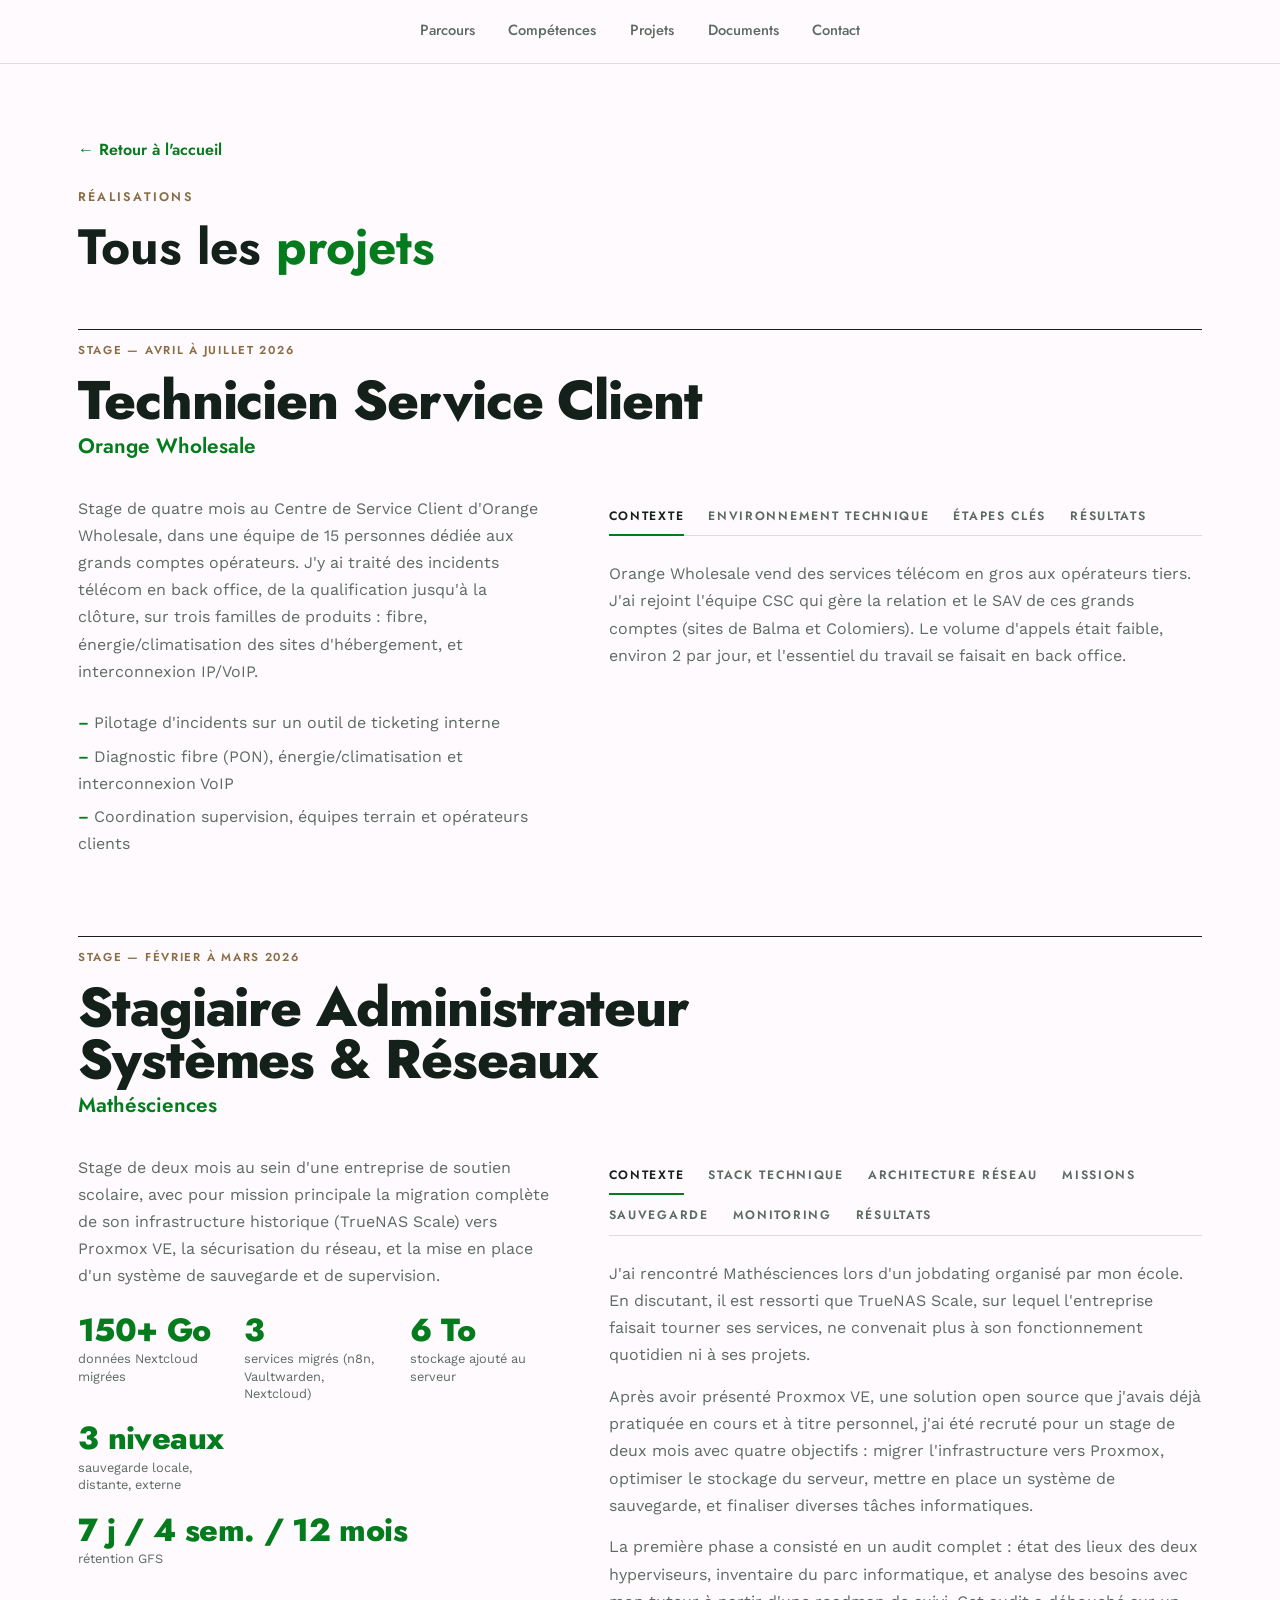
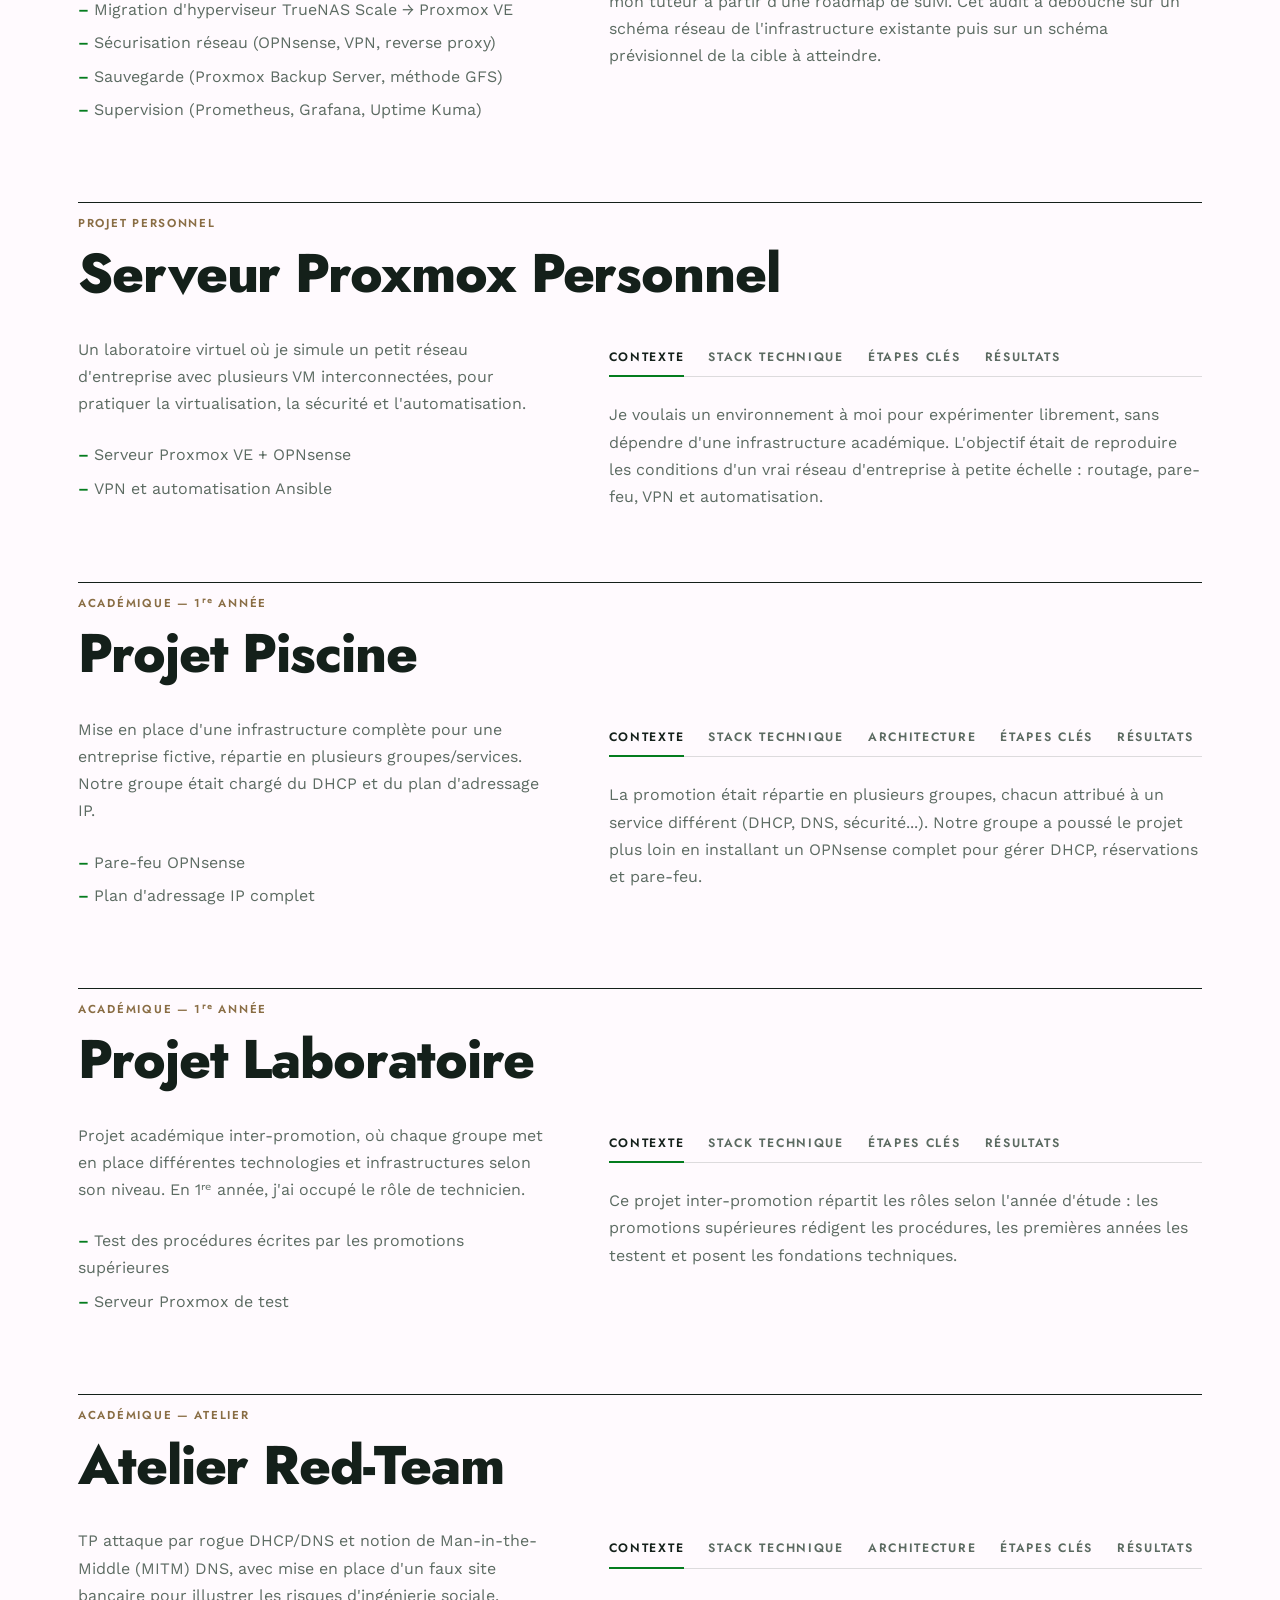
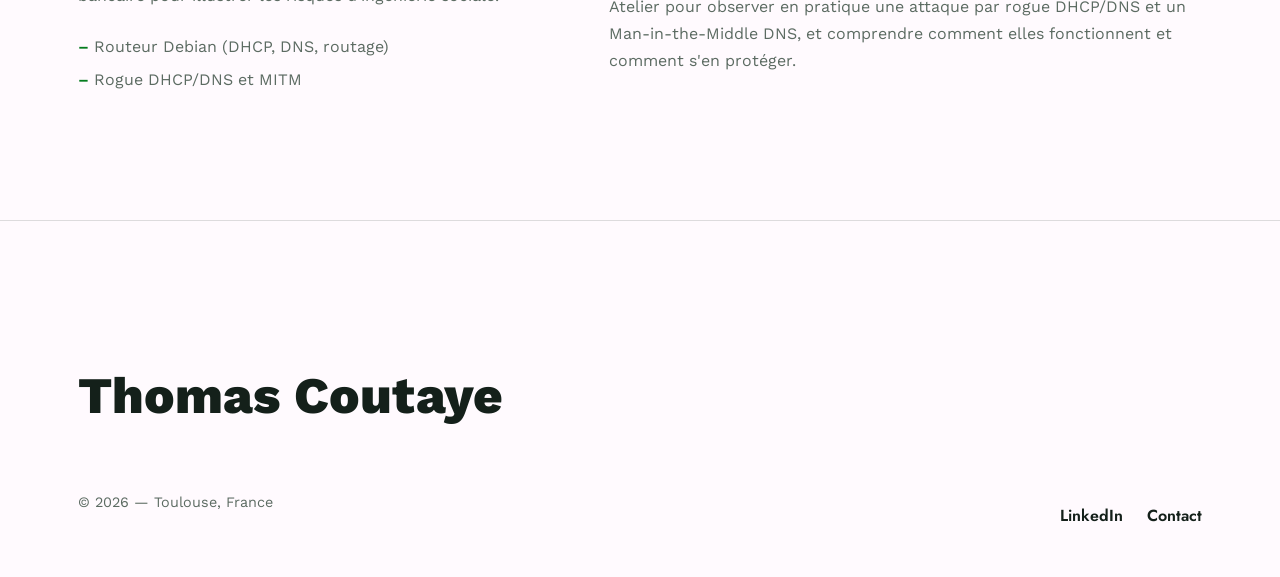
==== commit b933b0b7: "Texte de projects.html : réécriture des formulations génériques Co-Authored-By: Claude Opus 5.5 <nor" ====
--- a/projects.html
+++ b/projects.html
@@ -3,7 +3,7 @@
 <head>
 <meta charset="UTF-8">
 <meta name="viewport" content="width=device-width, initial-scale=1.0">
-<meta name="description" content="Projets de Thomas Coutaye, Administrateur Systèmes & Réseaux en recherche d'alternance — infrastructure, réseaux, virtualisation et cybersécurité.">
+<meta name="description" content="Projets de Thomas Coutaye, administrateur systèmes et réseaux en recherche d'alternance : infrastructure, réseaux, virtualisation et cybersécurité.">
 <title>Projets — Thomas Coutaye</title>
 <link rel="icon" href="data:,">
 <link rel="stylesheet" href="stylesheet.css">
@@ -111,8 +111,8 @@
       <div class="project-tabs">
         <section class="tab-panel" id="ms-contexte">
           <h3 class="tab-panel-title">Contexte</h3>
-          <p>J'ai rencontré Mathésciences lors d'un jobdating organisé par mon école. Notre échange a fait ressortir que les outils informatiques utilisés en interne — l'entreprise s'appuyait alors sur TrueNAS Scale pour faire tourner ses services — n'étaient plus les plus adaptés à son fonctionnement quotidien ni à ses projets futurs.</p>
-          <p>Après avoir présenté Proxmox VE, une solution open source que j'avais déjà pratiquée en cours et à titre personnel, j'ai été recruté pour un stage de deux mois avec quatre objectifs : migrer l'infrastructure vers Proxmox, optimiser le stockage du serveur, mettre en place un système de sauvegarde robuste, et finaliser diverses tâches informatiques.</p>
+          <p>J'ai rencontré Mathésciences lors d'un jobdating organisé par mon école. En discutant, il est ressorti que TrueNAS Scale, sur lequel l'entreprise faisait tourner ses services, ne convenait plus à son fonctionnement quotidien ni à ses projets.</p>
+          <p>Après avoir présenté Proxmox VE, une solution open source que j'avais déjà pratiquée en cours et à titre personnel, j'ai été recruté pour un stage de deux mois avec quatre objectifs : migrer l'infrastructure vers Proxmox, optimiser le stockage du serveur, mettre en place un système de sauvegarde, et finaliser diverses tâches informatiques.</p>
           <p>La première phase a consisté en un audit complet : état des lieux des deux hyperviseurs, inventaire du parc informatique, et analyse des besoins avec mon tuteur à partir d'une roadmap de suivi. Cet audit a débouché sur un schéma réseau de l'infrastructure existante puis sur un schéma prévisionnel de la cible à atteindre.</p>
           <!-- SCHEMA: emplacement pour le schéma réseau initial / prévisionnel, anonymisé -->
         </section>
@@ -177,9 +177,9 @@
         </section>
         <section class="tab-panel" id="ms-resultats">
           <h3 class="tab-panel-title">Résultats</h3>
-          <p>L'objectif fixé a été atteint : migration réussie des services critiques (Nextcloud en tête), mise en place de la sécurité réseau, d'un système de sauvegarde à trois niveaux et d'une supervision opérationnelle — les administrateurs sont aujourd'hui alertés dès qu'un service tombe.</p>
-          <p>Ce stage m'a confirmé mon attrait pour l'administration systèmes et réseaux et m'a donné envie d'approfondir une voie DevOps. Au-delà des compétences techniques, j'ai été mis au défi sur la gestion de projet et la communication à distance avec mon tuteur, situé à l'étranger pendant une partie du stage.</p>
-          <p>Axes d'amélioration identifiés : gestion de projet et documentation technique, sur lesquels je continue de progresser depuis.</p>
+          <p>Les objectifs sont atteints : les services critiques sont migrés (Nextcloud en tête), le réseau est sécurisé, la sauvegarde fonctionne sur trois niveaux et la supervision est en place. Les administrateurs sont désormais alertés dès qu'un service tombe.</p>
+          <p>Ce stage m'a confirmé mon attrait pour l'administration systèmes et réseaux et m'a donné envie d'approfondir une voie DevOps. Hors technique, le plus difficile a été la gestion de projet et la communication à distance avec mon tuteur, à l'étranger pendant une partie du stage.</p>
+          <p>Je dois encore progresser en gestion de projet et en documentation technique, et j'y travaille depuis.</p>
         </section>
       </div>
     </div>
@@ -193,7 +193,7 @@
     <h2 class="poster-title">Serveur Proxmox Personnel</h2>
     <div class="project-block-grid">
       <div class="project-block-info">
-        <p>Laboratoire virtuel complet pour tester et approfondir mes compétences en virtualisation, sécurité et automatisation, en simulant un environnement réseau professionnel avec plusieurs VM interconnectées.</p>
+        <p>Un laboratoire virtuel où je simule un petit réseau d'entreprise avec plusieurs VM interconnectées, pour pratiquer la virtualisation, la sécurité et l'automatisation.</p>
         <ul class="project-points">
           <li>Serveur Proxmox VE + OPNsense</li>
           <li>VPN et automatisation Ansible</li>
@@ -202,7 +202,7 @@
       <div class="project-tabs">
         <section class="tab-panel" id="proxmox-contexte">
           <h3 class="tab-panel-title">Contexte</h3>
-          <p>Envie de disposer d'un environnement à moi pour expérimenter librement, sans dépendre d'une infrastructure académique. L'objectif était de reproduire les conditions d'un vrai réseau d'entreprise à petite échelle : routage, pare-feu, VPN et automatisation.</p>
+          <p>Je voulais un environnement à moi pour expérimenter librement, sans dépendre d'une infrastructure académique. L'objectif était de reproduire les conditions d'un vrai réseau d'entreprise à petite échelle : routage, pare-feu, VPN et automatisation.</p>
         </section>
         <section class="tab-panel" id="proxmox-stack">
           <h3 class="tab-panel-title">Stack technique</h3>
@@ -225,7 +225,7 @@
         </section>
         <section class="tab-panel" id="proxmox-resultats">
           <h3 class="tab-panel-title">Résultats</h3>
-          <p>Autonomie complète sur l'administration d'un hyperviseur, la configuration d'un pare-feu et l'automatisation de tâches réseau récurrentes.</p>
+          <p>Je sais administrer un hyperviseur, configurer un pare-feu et automatiser des tâches réseau récurrentes.</p>
         </section>
       </div>
     </div>
@@ -317,7 +317,7 @@
         </section>
         <section class="tab-panel" id="labo-resultats">
           <h3 class="tab-panel-title">Résultats</h3>
-          <p>Rigueur dans le test et la validation de procédures techniques, premiers pas dans l'administration d'un hyperviseur, et sens de la documentation.</p>
+          <p>J'ai appris à tester et valider des procédures écrites par d'autres et à documenter mes résultats. C'était aussi mes premiers pas dans l'administration d'un hyperviseur.</p>
         </section>
       </div>
     </div>
@@ -340,7 +340,7 @@
       <div class="project-tabs">
         <section class="tab-panel" id="redteam-contexte">
           <h3 class="tab-panel-title">Contexte</h3>
-          <p>Atelier pédagogique visant à observer concrètement une attaque par rogue DHCP/DNS et un Man-in-the-Middle DNS, pour comprendre les mécanismes d'attaque et les contre-mesures associées.</p>
+          <p>Atelier pour observer en pratique une attaque par rogue DHCP/DNS et un Man-in-the-Middle DNS, et comprendre comment elles fonctionnent et comment s'en protéger.</p>
         </section>
         <section class="tab-panel" id="redteam-stack">
           <h3 class="tab-panel-title">Stack technique</h3>
@@ -366,7 +366,7 @@
         </section>
         <section class="tab-panel" id="redteam-resultats">
           <h3 class="tab-panel-title">Résultats</h3>
-          <p>Compréhension concrète des attaques MITM et rogue DHCP/DNS, et sensibilisation aux risques d'ingénierie sociale côté utilisateur final.</p>
+          <p>J'ai compris concrètement le fonctionnement des attaques MITM et rogue DHCP/DNS, et les risques d'ingénierie sociale pour l'utilisateur final.</p>
         </section>
       </div>
     </div>
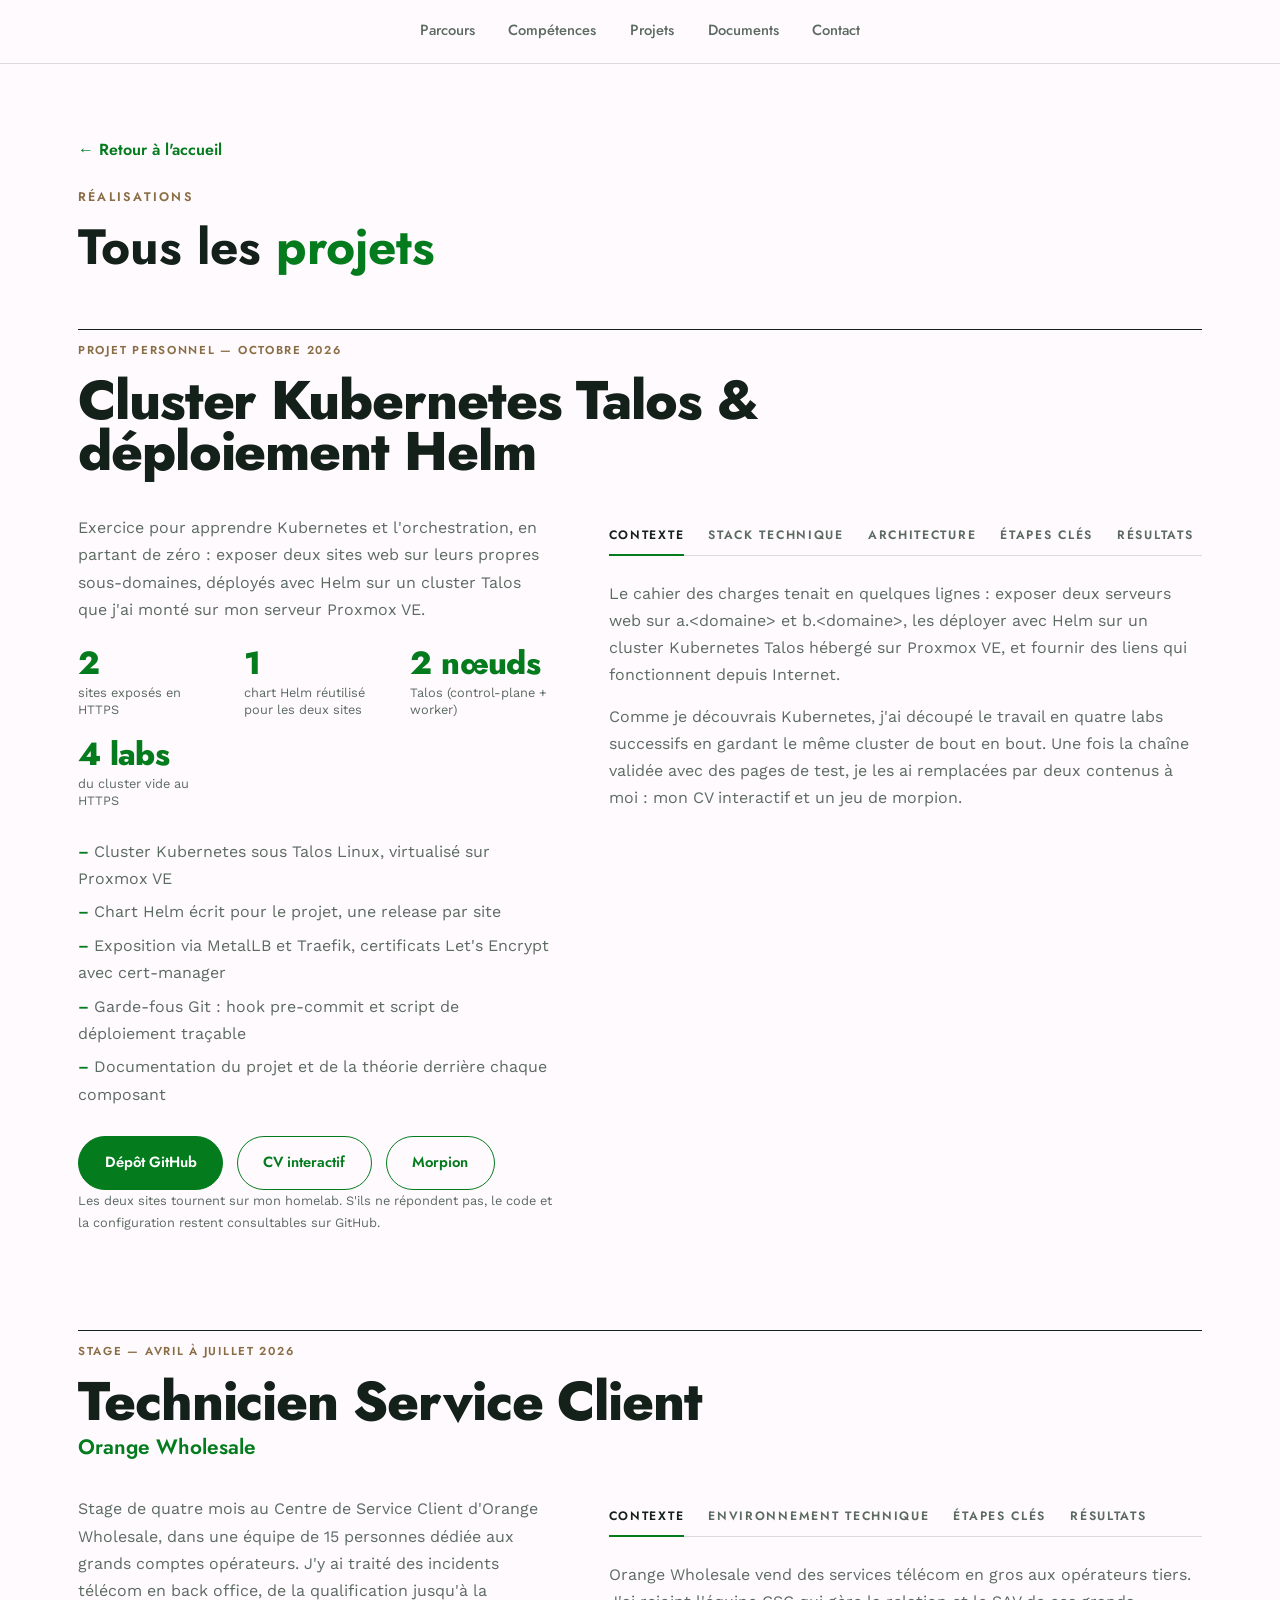
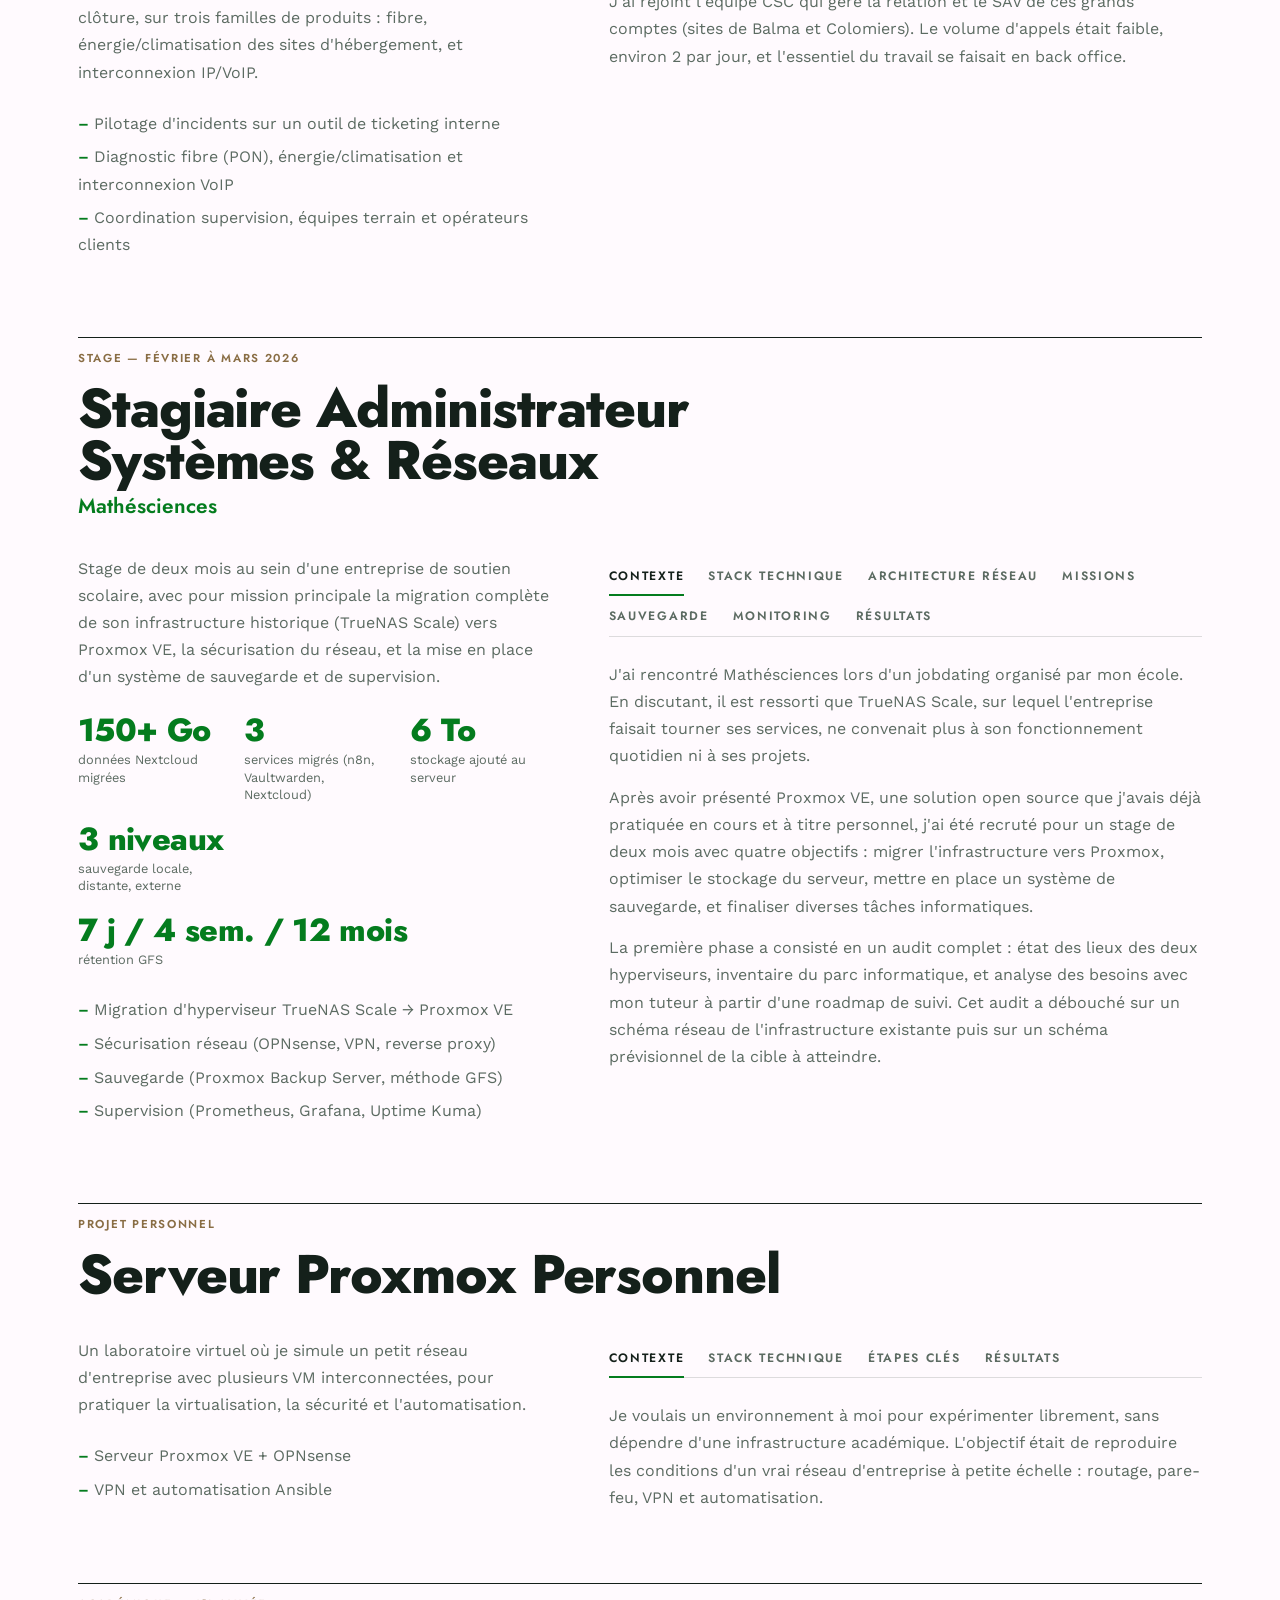
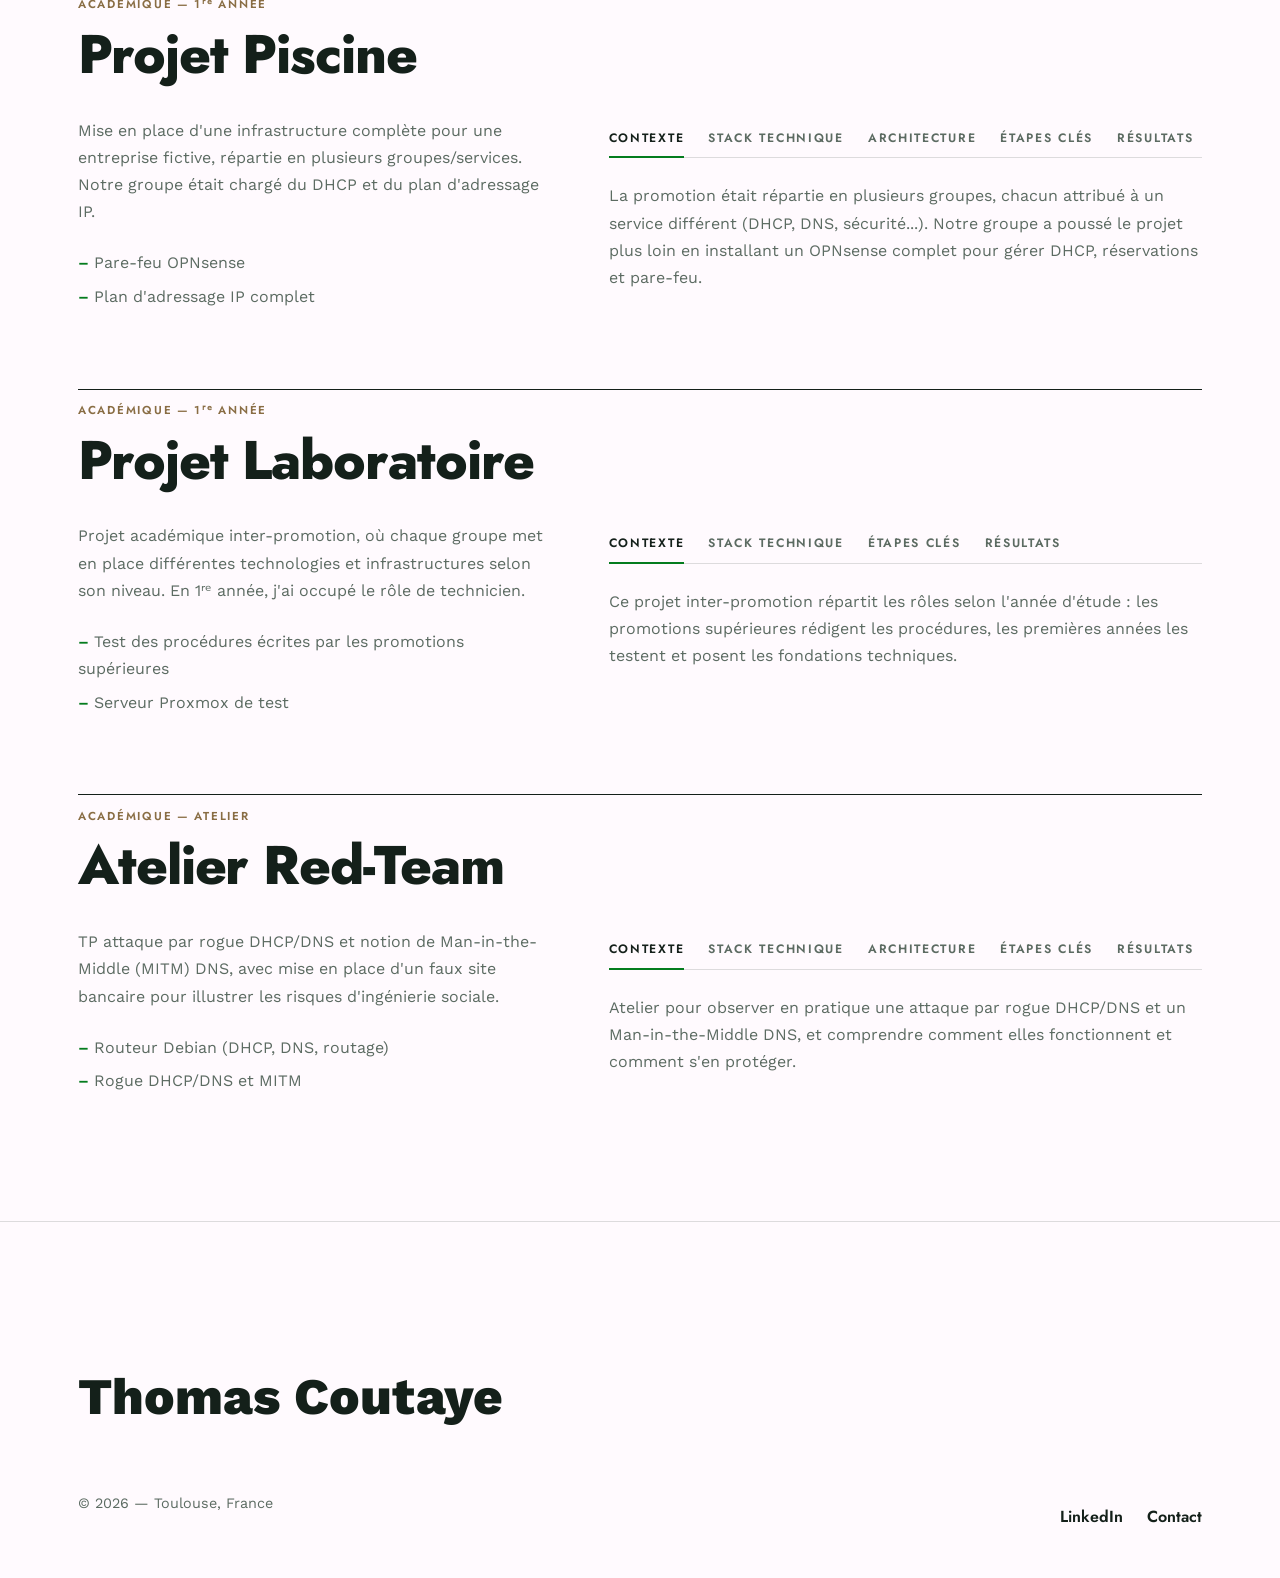
==== commit bf74b1f8: "Ajout du projet Kubernetes Talos (kublab01) Bloc détaillé en tête de projects.html, carte en tête de" ====
--- a/projects.html
+++ b/projects.html
@@ -36,7 +36,86 @@
 <div class="wrap">
 
   <!-- ============================================
-       PROJET 1 — Stage Orange Wholesale
+       PROJET 1 — Kubernetes sur Talos (kublab01)
+       ============================================ -->
+  <article id="kubernetes" class="project-block poster-entry">
+    <p class="poster-meta">Projet personnel — octobre 2026</p>
+    <h2 class="poster-title">Cluster Kubernetes Talos &amp; déploiement Helm</h2>
+    <div class="project-block-grid">
+      <div class="project-block-info">
+        <p>Exercice pour apprendre Kubernetes et l'orchestration, en partant de zéro : exposer deux sites web sur leurs propres sous-domaines, déployés avec Helm sur un cluster Talos que j'ai monté sur mon serveur Proxmox VE.</p>
+        <ul class="key-figures" aria-label="Chiffres clés du projet">
+          <li><strong class="key-figure">2</strong><span class="key-label">sites exposés en HTTPS</span></li>
+          <li><strong class="key-figure">1</strong><span class="key-label">chart Helm réutilisé pour les deux sites</span></li>
+          <li><strong class="key-figure">2&nbsp;nœuds</strong><span class="key-label">Talos (control-plane + worker)</span></li>
+          <li><strong class="key-figure">4&nbsp;labs</strong><span class="key-label">du cluster vide au HTTPS</span></li>
+        </ul>
+        <ul class="project-points">
+          <li>Cluster Kubernetes sous Talos Linux, virtualisé sur Proxmox VE</li>
+          <li>Chart Helm écrit pour le projet, une release par site</li>
+          <li>Exposition via MetalLB et Traefik, certificats Let's Encrypt avec cert-manager</li>
+          <li>Garde-fous Git : hook pre-commit et script de déploiement traçable</li>
+          <li>Documentation du projet et de la théorie derrière chaque composant</li>
+        </ul>
+        <div class="project-links">
+          <a href="https://github.com/CTY-Webdesign/kublab01" class="btn btn-solid" target="_blank" rel="noopener noreferrer">Dépôt GitHub</a>
+          <a href="https://cv-interactif.kublab01.duckdns.org" class="btn" target="_blank" rel="noopener noreferrer">CV interactif</a>
+          <a href="https://morpion.kublab01.duckdns.org" class="btn" target="_blank" rel="noopener noreferrer">Morpion</a>
+        </div>
+        <p class="project-links-note">Les deux sites tournent sur mon homelab. S'ils ne répondent pas, le code et la configuration restent consultables sur GitHub.</p>
+      </div>
+      <div class="project-tabs">
+        <section class="tab-panel" id="k8s-contexte">
+          <h3 class="tab-panel-title">Contexte</h3>
+          <p>Le cahier des charges tenait en quelques lignes : exposer deux serveurs web sur a.&lt;domaine&gt; et b.&lt;domaine&gt;, les déployer avec Helm sur un cluster Kubernetes Talos hébergé sur Proxmox VE, et fournir des liens qui fonctionnent depuis Internet.</p>
+          <p>Comme je découvrais Kubernetes, j'ai découpé le travail en quatre labs successifs en gardant le même cluster de bout en bout. Une fois la chaîne validée avec des pages de test, je les ai remplacées par deux contenus à moi : mon CV interactif et un jeu de morpion.</p>
+        </section>
+        <section class="tab-panel" id="k8s-stack">
+          <h3 class="tab-panel-title">Stack technique</h3>
+          <ul>
+            <li>Proxmox VE (hyperviseur) et Talos Linux (OS immuable dédié à Kubernetes, administré par API avec talosctl)</li>
+            <li>Kubernetes : 1 nœud control-plane + 1 worker, réseau de pods Flannel</li>
+            <li>Helm (chart « site » écrit pour le projet)</li>
+            <li>MetalLB en mode L2 (IP fixe sur le LAN pour le service LoadBalancer)</li>
+            <li>Traefik (Ingress Controller, redirection HTTP → HTTPS par Middleware)</li>
+            <li>cert-manager et Let's Encrypt (challenge HTTP-01, émetteur de test puis de production)</li>
+            <li>nginx en image officielle « unprivileged » (non-root)</li>
+            <li>OPNsense (routeur) et DuckDNS (DNS dynamique gratuit)</li>
+            <li>Bash et Git (scripts de contrôle et de déploiement, hook pre-commit)</li>
+            <li>Administration depuis un conteneur LXC dédié (kubectl, helm, talosctl)</li>
+          </ul>
+        </section>
+        <section class="tab-panel" id="k8s-architecture">
+          <h3 class="tab-panel-title">Architecture</h3>
+          <ul>
+            <li>Une requête vers un sous-domaine kublab01.duckdns.org arrive sur OPNsense, filtrée par CrowdSec et GeoIP, puis est redirigée vers l'IP fixe que MetalLB annonce sur le LAN</li>
+            <li>Traefik reçoit la requête et choisit le site selon le nom d'hôte (une ressource Ingress par site)</li>
+            <li>Chaque site a un Service interne (ClusterIP) qui répartit le trafic entre 2 pods nginx</li>
+            <li>Le contenu HTML/CSS/JS est embarqué dans une ConfigMap générée par le chart et monté en lecture seule</li>
+            <li>cert-manager obtient les certificats via un challenge HTTP-01 et les stocke dans des Secrets lus par Traefik</li>
+            <li>Les deux sites partagent un namespace dédié : tous les noms de ressources dérivent du nom de la release Helm, donc aucune collision</li>
+          </ul>
+        </section>
+        <section class="tab-panel" id="k8s-etapes">
+          <h3 class="tab-panel-title">Étapes clés</h3>
+          <ol>
+            <li><strong>Lab 1, cluster :</strong> création des VM Talos sur Proxmox, génération et application des configurations machine, bootstrap du control-plane, récupération du kubeconfig.</li>
+            <li><strong>Lab 2, premiers objets :</strong> Pod, Deployment et Service écrits à la main, pour comprendre ce que Helm génère ensuite.</li>
+            <li><strong>Lab 3, Helm et exposition :</strong> écriture du chart, deux releases, MetalLB et Traefik, NAT sur OPNsense et sous-domaines DuckDNS, puis mise en ligne du CV et du morpion.</li>
+            <li><strong>Lab 4, HTTPS :</strong> installation de cert-manager, validation avec l'émetteur de test Let's Encrypt, passage en production et redirection HTTPS forcée.</li>
+          </ol>
+        </section>
+        <section class="tab-panel" id="k8s-resultats">
+          <h3 class="tab-panel-title">Résultats</h3>
+          <p>Les deux sites sont en ligne en HTTPS avec un certificat Let's Encrypt valide, servis par le même chart Helm. Tout est versionné dans un dépôt public, sans aucun secret, et chaque site se redéploie en une commande.</p>
+          <p>La principale difficulté a été de comprendre la structure du cluster, le rôle de chaque fichier et la manière dont les composants interagissent. Je ne maîtrise pas encore tout : ma prochaine étape est de consolider la théorie à partir de ma documentation, puis de la mettre en pratique sur un nouveau projet.</p>
+        </section>
+      </div>
+    </div>
+  </article>
+
+  <!-- ============================================
+       PROJET 2 — Stage Orange Wholesale
        ============================================ -->
   <article id="orange" class="project-block poster-entry">
     <p class="poster-meta">Stage — avril à juillet 2026</p>
@@ -86,7 +165,7 @@
   </article>
 
   <!-- ============================================
-       PROJET 2 — Stage Mathésciences
+       PROJET 3 — Stage Mathésciences
        ============================================ -->
   <article id="ms" class="project-block poster-entry">
     <p class="poster-meta">Stage — février à mars 2026</p>
@@ -186,7 +265,7 @@
   </article>
 
   <!-- ============================================
-       PROJET 3 — Serveur Proxmox Personnel
+       PROJET 4 — Serveur Proxmox Personnel
        ============================================ -->
   <article id="proxmox" class="project-block poster-entry">
     <p class="poster-meta">Projet personnel</p>
@@ -232,7 +311,7 @@
   </article>
 
   <!-- ============================================
-       PROJET 4 — Projet Piscine
+       PROJET 5 — Projet Piscine
        ============================================ -->
   <article id="piscine" class="project-block poster-entry">
     <p class="poster-meta">Académique — 1ʳᵉ année</p>
@@ -280,7 +359,7 @@
   </article>
 
   <!-- ============================================
-       PROJET 5 — Projet Laboratoire
+       PROJET 6 — Projet Laboratoire
        ============================================ -->
   <article id="labo" class="project-block poster-entry">
     <p class="poster-meta">Académique — 1ʳᵉ année</p>
@@ -324,7 +403,7 @@
   </article>
 
   <!-- ============================================
-       PROJET 6 — Atelier Red-Team
+       PROJET 7 — Atelier Red-Team
        ============================================ -->
   <article id="redteam" class="project-block poster-entry">
     <p class="poster-meta">Académique — Atelier</p>
--- a/stylesheet.css
+++ b/stylesheet.css
@@ -271,9 +271,9 @@
   transition:transform .3s ease, box-shadow .3s ease;
 }
 .project-cards > li:nth-child(even) .project-card{background:var(--card-brown);}
-.project-cards > li:nth-child(2) .project-card,
 .project-cards > li:nth-child(3) .project-card,
-.project-cards > li:nth-child(4) .project-card{min-height:260px;}
+.project-cards > li:nth-child(4) .project-card,
+.project-cards > li:nth-child(5) .project-card{min-height:260px;}
 .project-card:hover, .project-card:focus-visible{box-shadow:0 18px 34px rgba(20,32,26,0.18);}
 .project-card-title{
   font-family:var(--font-display); font-weight:800; color:var(--bg);
@@ -289,23 +289,25 @@
 
 @media (min-width:600px){
   .project-cards{grid-template-columns:repeat(2, 1fr);}
-  /* 2 colonnes : damier vert/brun */
+  /* 1re carte pleine largeur, puis 2 colonnes en damier vert/brun */
+  .project-cards > li:first-child{grid-column:1 / -1;}
   .project-cards > li:nth-child(4n+1) .project-card,
-  .project-cards > li:nth-child(4n+4) .project-card{background:var(--card-green);}
-  .project-cards > li:nth-child(4n+2) .project-card,
-  .project-cards > li:nth-child(4n+3) .project-card{background:var(--card-brown);}
+  .project-cards > li:nth-child(4n+2) .project-card{background:var(--card-brown);}
+  .project-cards > li:nth-child(4n+3) .project-card,
+  .project-cards > li:nth-child(4n+4) .project-card,
+  .project-cards > li:first-child .project-card{background:var(--card-green);}
   .project-cards > li:nth-child(odd) .project-card{transform:rotate(-0.5deg);}
   .project-cards > li:nth-child(even) .project-card{transform:rotate(0.5deg);}
   .project-cards > li .project-card:hover,
   .project-cards > li .project-card:focus-visible{transform:translateY(-4px) rotate(0deg);}
 }
 @media (min-width:980px){
-  /* hauteurs 2/3/3/3/2/2 rangées : placement en damier sans trou avec l'alternance impair/pair */
+  /* 1re carte pleine largeur, puis hauteurs 2/3/3/3/2/2 rangées : damier sans trou avec l'alternance impair/pair */
   .project-cards{grid-template-columns:repeat(3, 1fr); grid-auto-rows:minmax(96px, auto);}
   .project-cards > li{grid-row:span 2;}
-  .project-cards > li:nth-child(2),
   .project-cards > li:nth-child(3),
-  .project-cards > li:nth-child(4){grid-row:span 3;}
+  .project-cards > li:nth-child(4),
+  .project-cards > li:nth-child(5){grid-row:span 3;}
   .project-cards > li:nth-child(odd) .project-card{background:var(--card-green);}
   .project-cards > li:nth-child(even) .project-card{background:var(--card-brown);}
   .project-card{min-height:0;}
@@ -348,6 +350,8 @@
 .project-block-info > p{color:var(--ink-dim); margin:0 0 1.5rem; max-width:62ch;}
 .project-points{list-style:none; padding:0; margin:0; color:var(--ink-dim);}
 .project-points li{margin-bottom:0.4rem;}
+.project-links{display:flex; gap:0.85rem; flex-wrap:wrap; margin-top:1.75rem;}
+.project-links-note{font-size:0.8rem; color:var(--ink-dim); margin-top:0.75rem; max-width:62ch;}
 
 @media (min-width:980px){
   .project-block-grid{grid-template-columns:minmax(0, 1fr) minmax(0, 1.25fr); gap:3.5rem;}
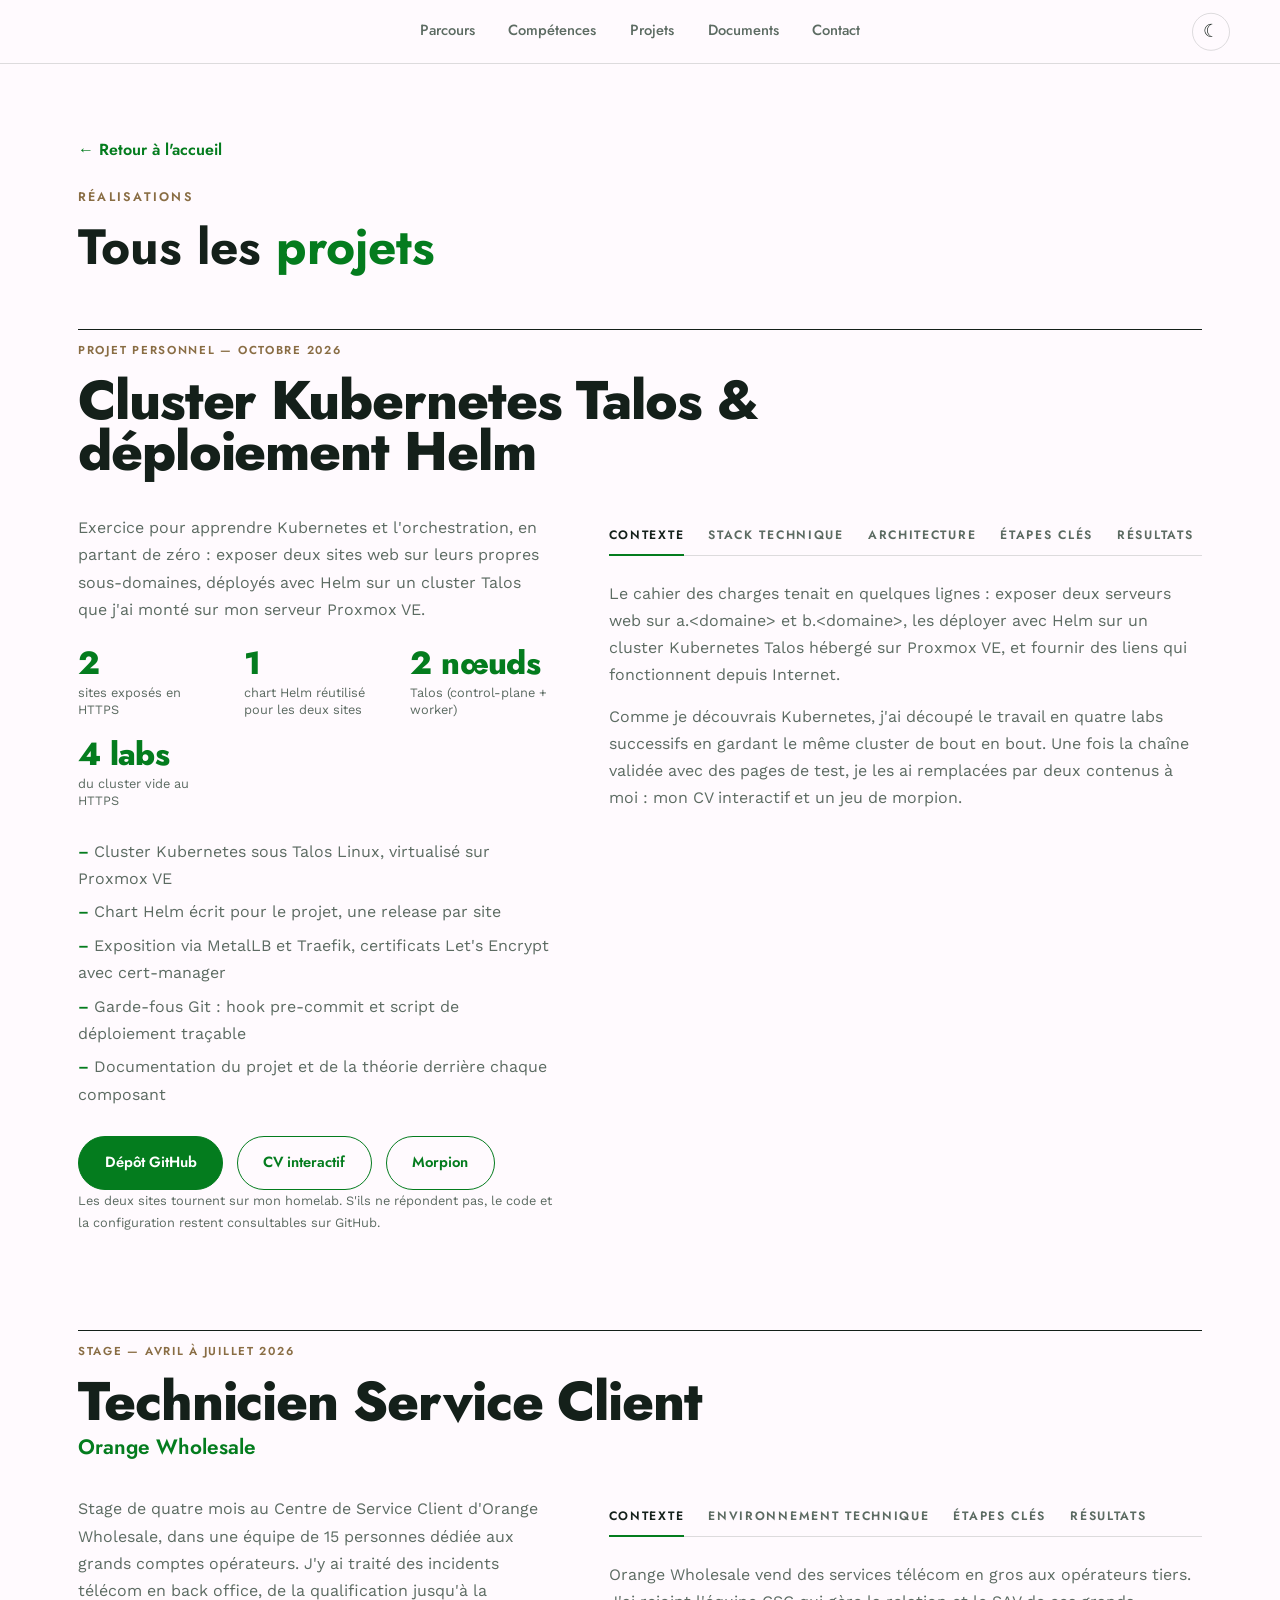
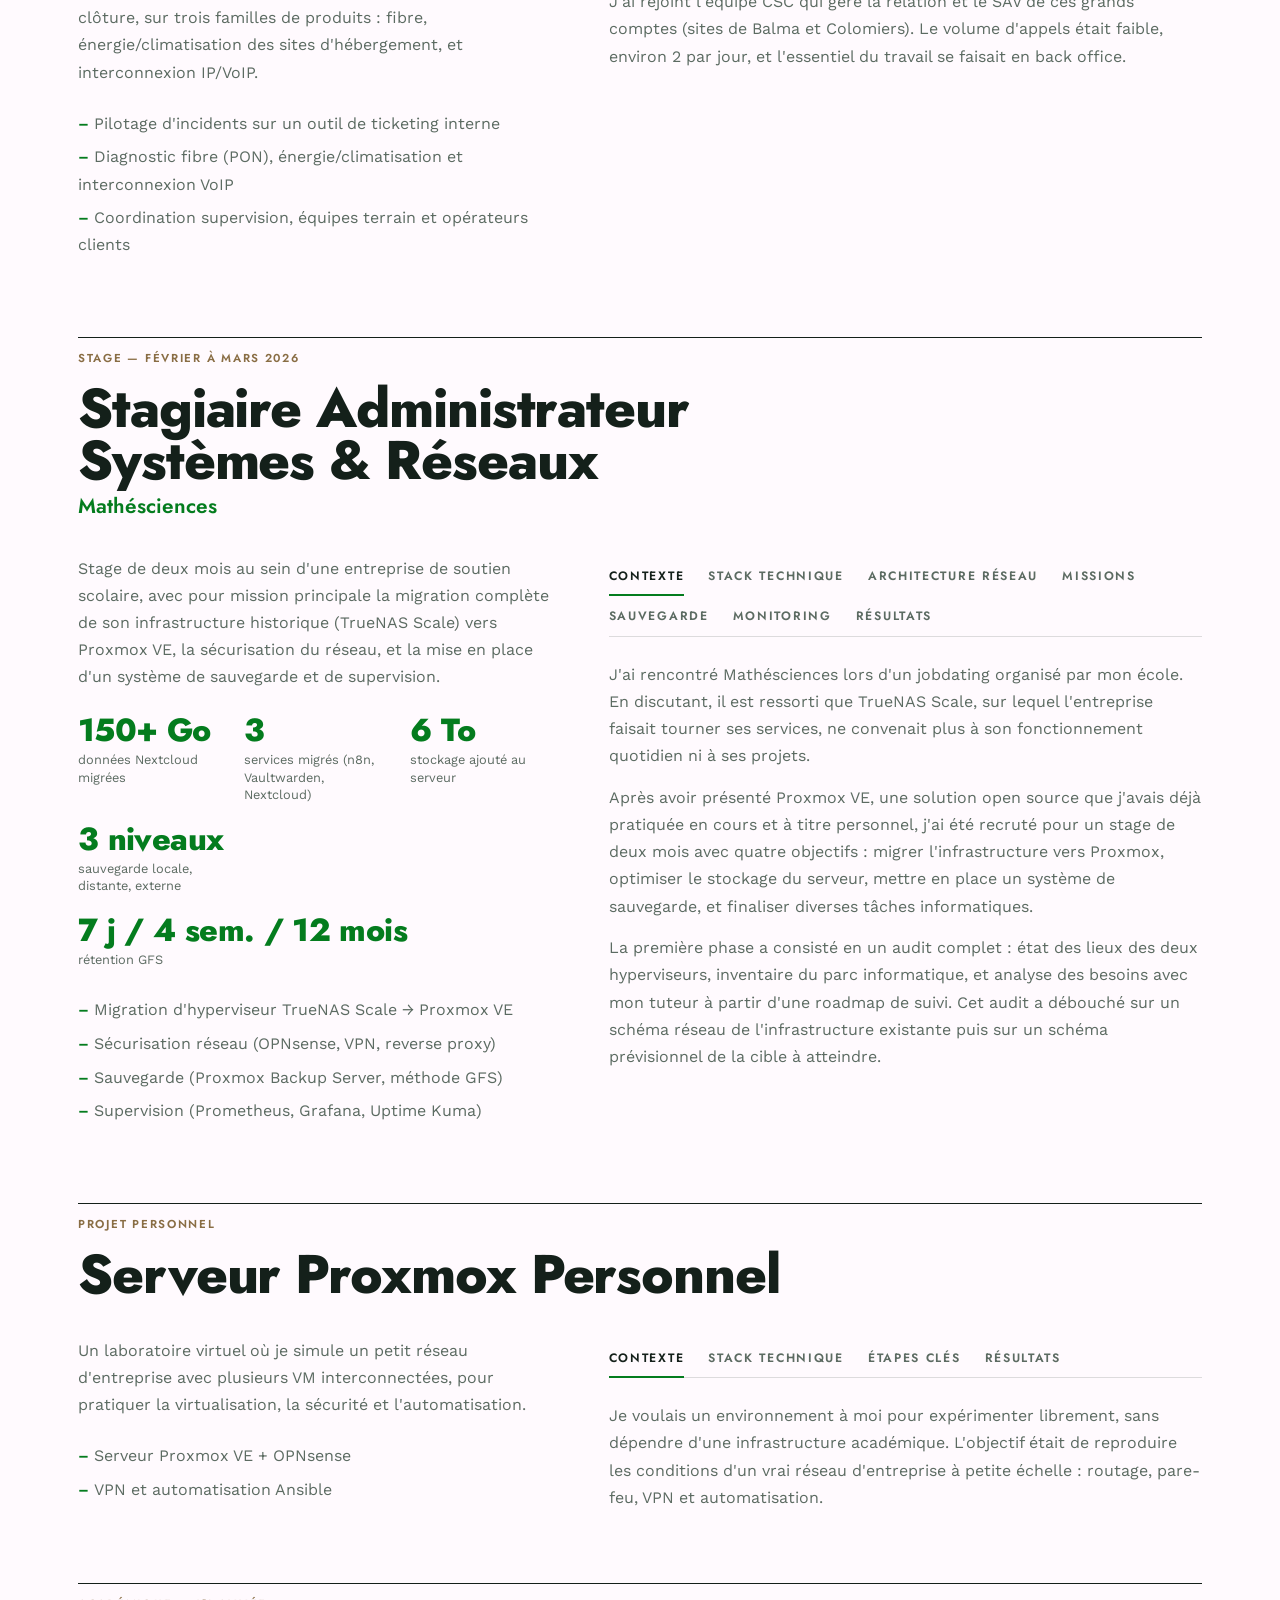
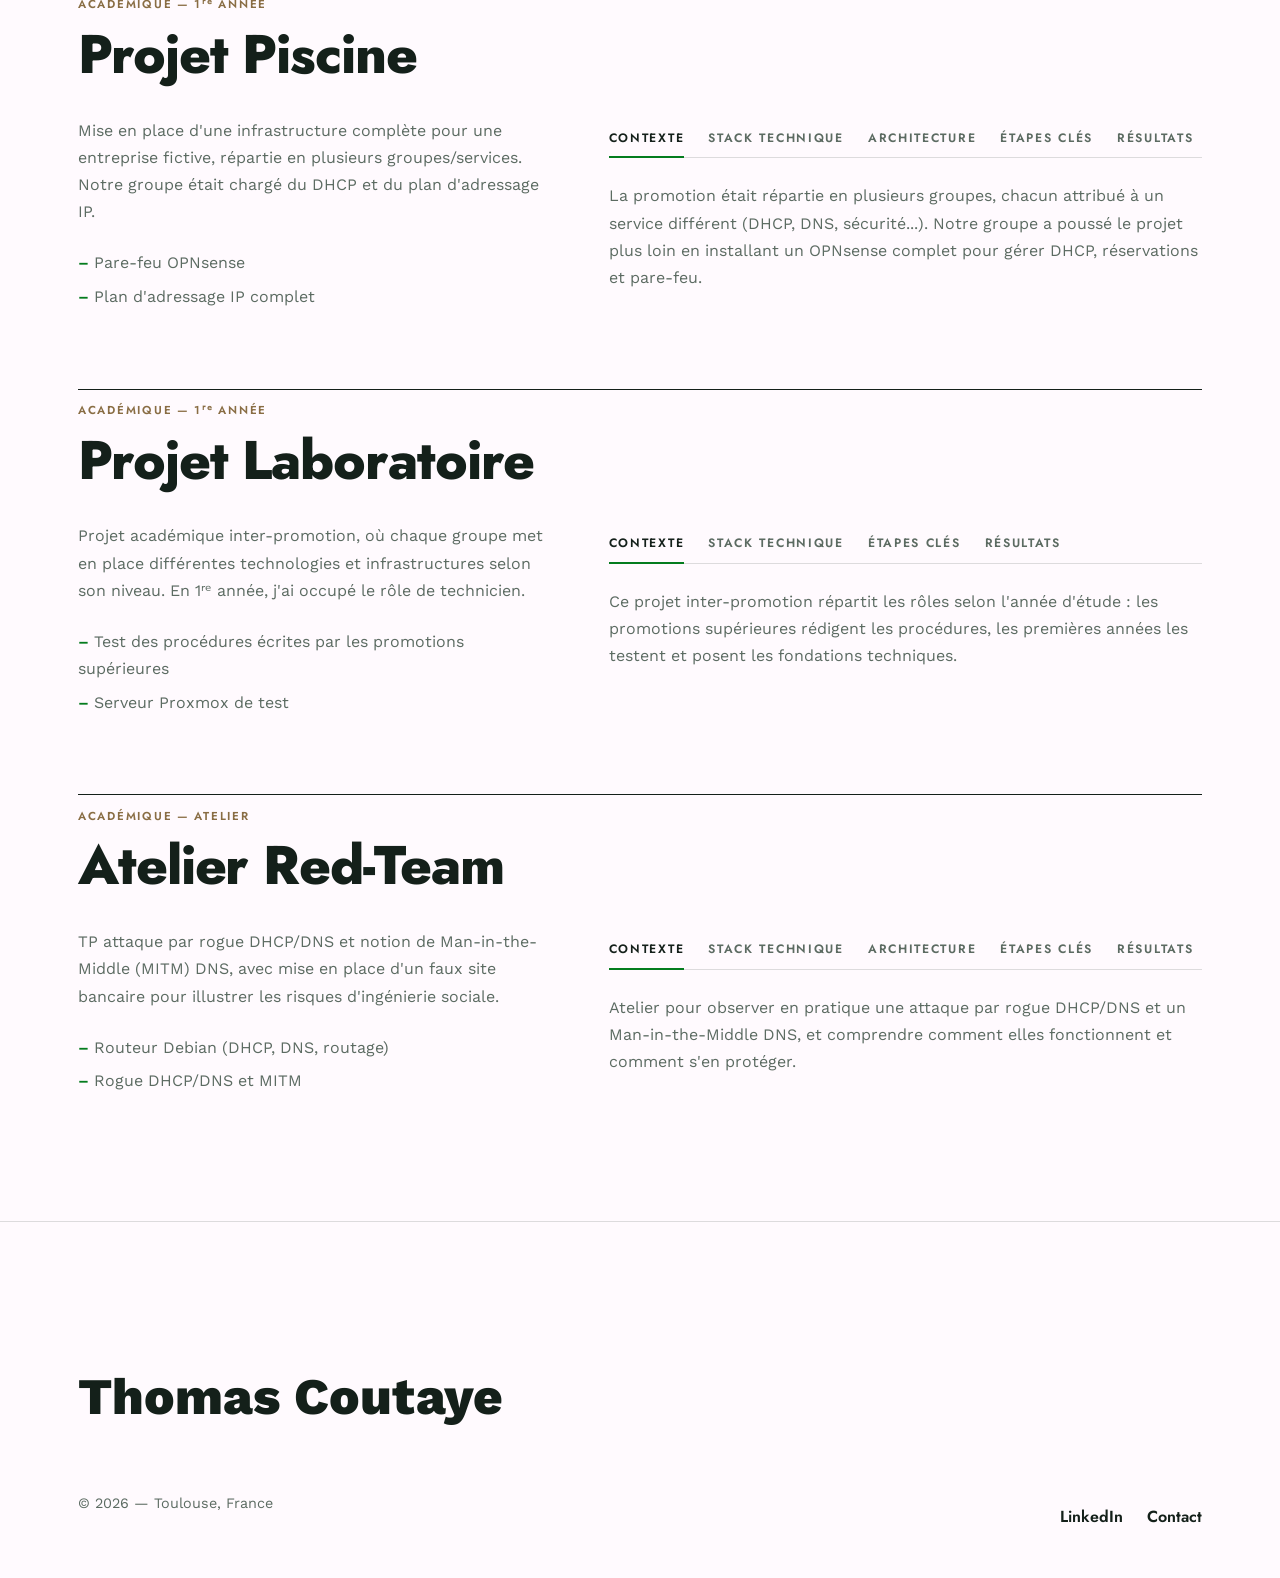
==== commit 37c56e0e: "Bouton clair/sombre dans la navigation Le thème est posé dans le <head> (choix enregistré, sinon pré" ====
--- a/projects.html
+++ b/projects.html
@@ -7,6 +7,7 @@
 <title>Projets — Thomas Coutaye</title>
 <link rel="icon" href="data:,">
 <link rel="stylesheet" href="stylesheet.css">
+<script>var t;try{t=localStorage.getItem("theme")}catch(e){}document.documentElement.dataset.theme=t||(matchMedia("(prefers-color-scheme: dark)").matches?"dark":"light")</script>
 </head>
 <body>
 
@@ -20,6 +21,7 @@
       <a href="index.html#documents">Documents</a>
       <a href="index.html#contact">Contact</a>
     </nav>
+    <button class="theme-toggle" id="theme-toggle" type="button" aria-label="Mode sombre">☾</button>
   </div>
 </header>
 
--- a/stylesheet.css
+++ b/stylesheet.css
@@ -22,6 +22,25 @@
   --font-display:'Jost', sans-serif;
   --font-body:'Work Sans', sans-serif;
   --radius:6px;
+  --on-card:#fffafe; /* texte crème sur aplats vert/brun, identique dans les deux thèmes */
+  --on-green:#fff;
+  --nav-bg:rgba(255,250,254,0.92);
+  color-scheme:light;
+}
+
+/* data-theme est posé dans le <head> (choix enregistré, sinon préférence système).
+   shortcut: sans JS, le site reste en clair ; ajouter un @media prefers-color-scheme si ça compte */
+:root[data-theme="dark"]{
+  --bg:#111a15;
+  --green:#5ccf78;
+  --green-dark:#7fdc95;
+  --brown-text:#c9a877;
+  --ink:#eef2ee;
+  --ink-dim:#a6b3ab;
+  --border:rgba(238,242,238,0.16);
+  --on-green:#111a15;
+  --nav-bg:rgba(17,26,21,0.92);
+  color-scheme:dark;
 }
 
 *{box-sizing:border-box;}
@@ -38,7 +57,7 @@
 }
 a{color:inherit;}
 img{max-width:100%; display:block;}
-::selection{background:var(--green); color:var(--bg);}
+::selection{background:var(--green); color:var(--on-green);}
 :focus-visible{outline:2px solid var(--green); outline-offset:3px;}
 [hidden]{display:none !important;}
 .visually-hidden{
@@ -75,14 +94,21 @@
 /* ===== NAV ===== */
 header.nav{
   position:sticky; top:0; z-index:100;
-  background:rgba(255,250,254,0.92);
+  background:var(--nav-bg);
   backdrop-filter:blur(6px);
   border-bottom:1px solid var(--border);
 }
 .nav-inner{
   display:flex; align-items:center; justify-content:center;
-  padding:1.1rem 0;
-}
+  padding:1.1rem 0; position:relative;
+}
+.theme-toggle{
+  position:absolute; right:0; top:50%; transform:translateY(-50%);
+  width:2.4rem; height:2.4rem; border-radius:50%; cursor:pointer;
+  background:none; border:1.5px solid var(--border); color:var(--ink);
+  font-size:1.1rem; line-height:1; transition:border-color .2s, color .2s;
+}
+.theme-toggle:hover{border-color:var(--green); color:var(--green);}
 nav.links{display:flex; gap:2.1rem; list-style:none; margin:0; padding:0;}
 nav.links a{
   font-family:var(--font-display); font-size:0.92rem; font-weight:500;
@@ -150,8 +176,8 @@
   background:transparent; cursor:pointer; display:inline-block;
   transition:background .2s, color .2s;
 }
-.btn:hover{background:var(--green); color:#fff;}
-.btn-solid{background:var(--green); color:#fff;}
+.btn:hover{background:var(--green); color:var(--on-green);}
+.btn-solid{background:var(--green); color:var(--on-green);}
 .btn-solid:hover{background:var(--bg); color:var(--green); border-color:var(--green);}
 
 @media (min-width:820px){
@@ -238,11 +264,11 @@
   position:relative; z-index:1;
   font-family:var(--font-display); font-weight:800;
   font-size:clamp(1.5rem, 2.6vw, 2.05rem);
-  color:var(--bg); letter-spacing:-0.01em; line-height:1.05;
+  color:var(--on-card); letter-spacing:-0.01em; line-height:1.05;
 }
 .skill-band-desc{
   position:relative; z-index:1;
-  color:var(--bg); opacity:0.86; font-size:0.94rem;
+  color:var(--on-card); opacity:0.86; font-size:0.94rem;
   max-width:34ch; margin:0 0 1.4rem;
 }
 .skill-tags{position:relative; z-index:1; display:flex; flex-wrap:wrap; gap:0.5rem;}
@@ -267,7 +293,7 @@
 .project-card{
   display:flex; flex-direction:column; gap:0.9rem; height:100%; min-height:190px;
   padding:1.6rem 1.5rem 1.4rem; border-radius:var(--radius);
-  text-decoration:none; color:var(--bg); background:var(--card-green);
+  text-decoration:none; color:var(--on-card); background:var(--card-green);
   transition:transform .3s ease, box-shadow .3s ease;
 }
 .project-cards > li:nth-child(even) .project-card{background:var(--card-brown);}
@@ -276,14 +302,14 @@
 .project-cards > li:nth-child(5) .project-card{min-height:260px;}
 .project-card:hover, .project-card:focus-visible{box-shadow:0 18px 34px rgba(20,32,26,0.18);}
 .project-card-title{
-  font-family:var(--font-display); font-weight:800; color:var(--bg);
+  font-family:var(--font-display); font-weight:800; color:var(--on-card);
   font-size:clamp(1.55rem, 4vw, 1.9rem); line-height:.98; letter-spacing:-0.02em;
 }
-.project-card-desc{margin:0; font-size:0.9rem; line-height:1.5; color:var(--bg); opacity:.85;}
+.project-card-desc{margin:0; font-size:0.9rem; line-height:1.5; color:var(--on-card); opacity:.85;}
 .project-card-meta{
   margin:auto 0 0; padding-top:0.6rem;
   font-family:var(--font-display); font-weight:600; font-size:0.72rem;
-  text-transform:uppercase; letter-spacing:.15em; color:var(--bg);
+  text-transform:uppercase; letter-spacing:.15em; color:var(--on-card);
 }
 .view-all{text-align:center; margin-top:2.5rem;}
 
@@ -417,3 +443,6 @@
   .project-cards > li:nth-child(n) .project-card:hover,
   .project-cards > li:nth-child(n) .project-card:focus-visible{transform:none;}
 }
+
+/* thème sombre : le vert clair ne porte pas le texte crème, on garde l'aplat foncé (en fin de fichier pour passer après .band-green) */
+[data-theme="dark"] .skill-band.band-green{background:var(--card-green);}
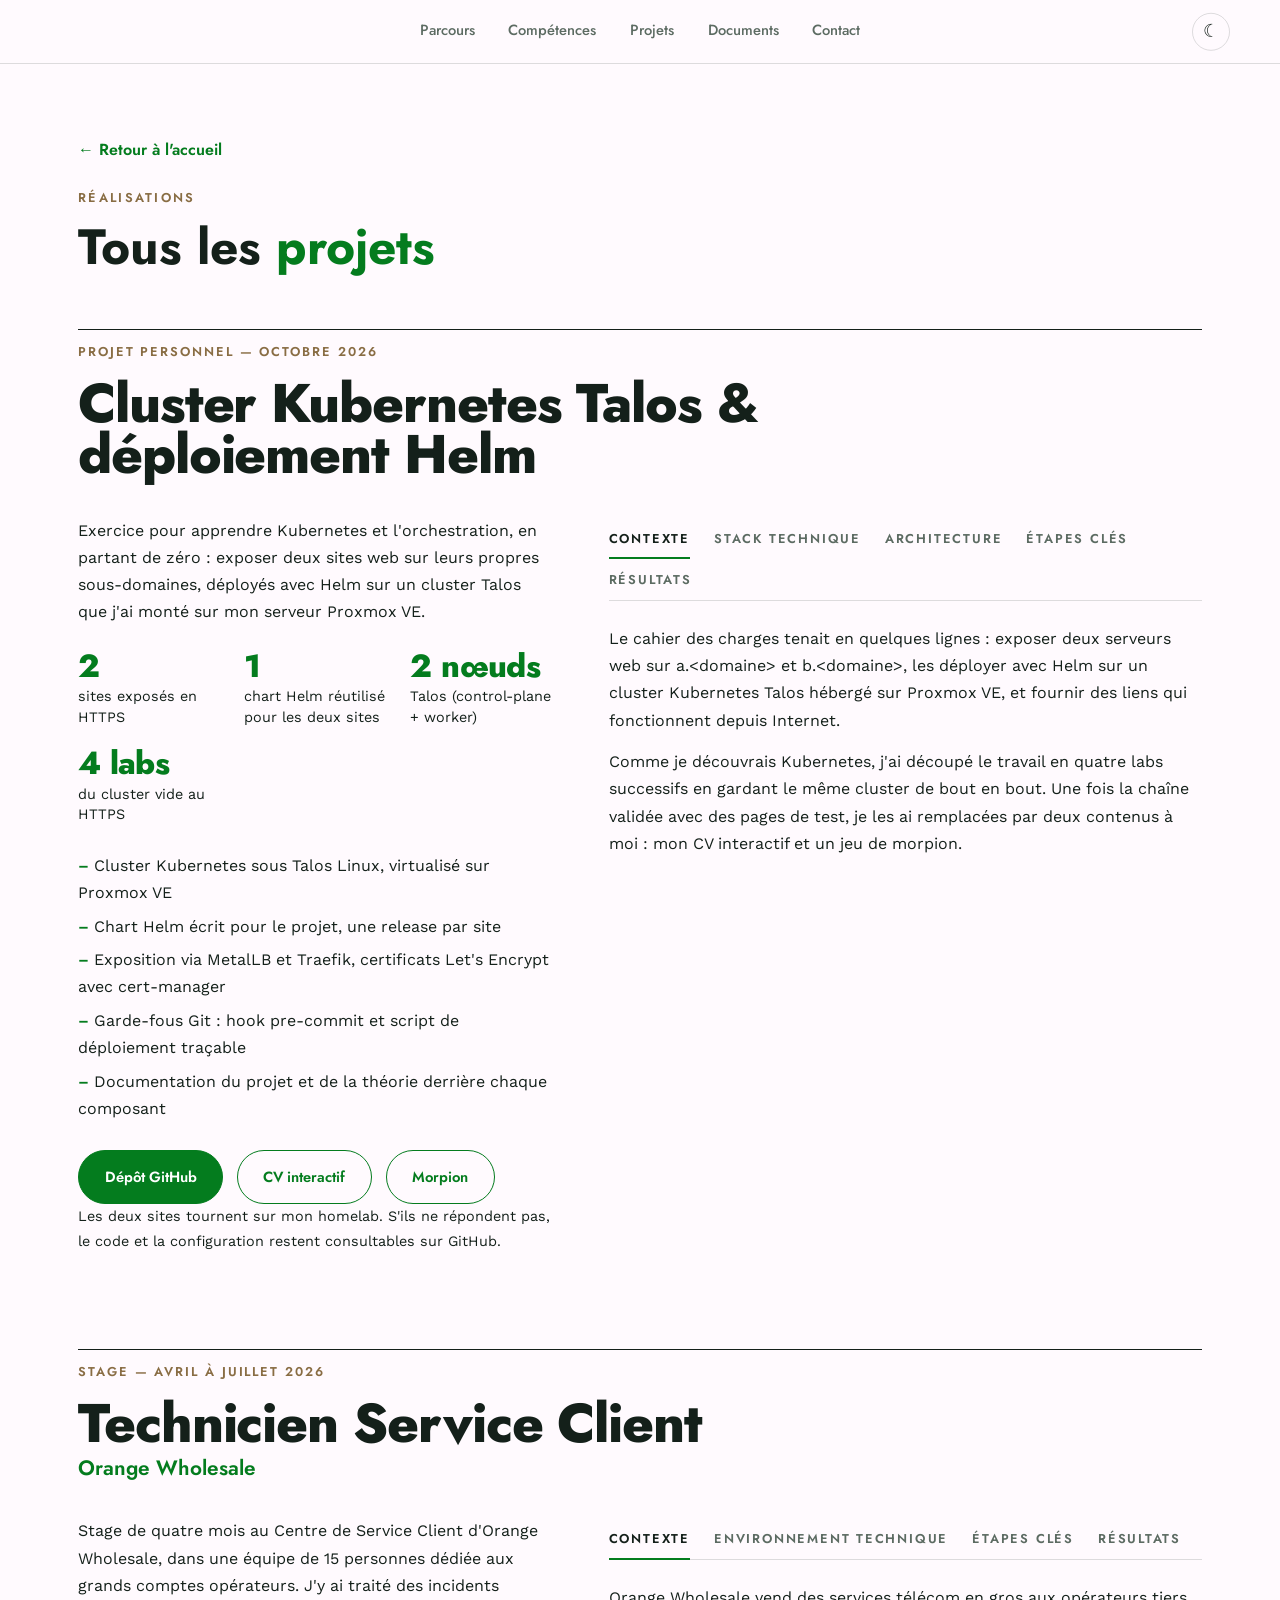
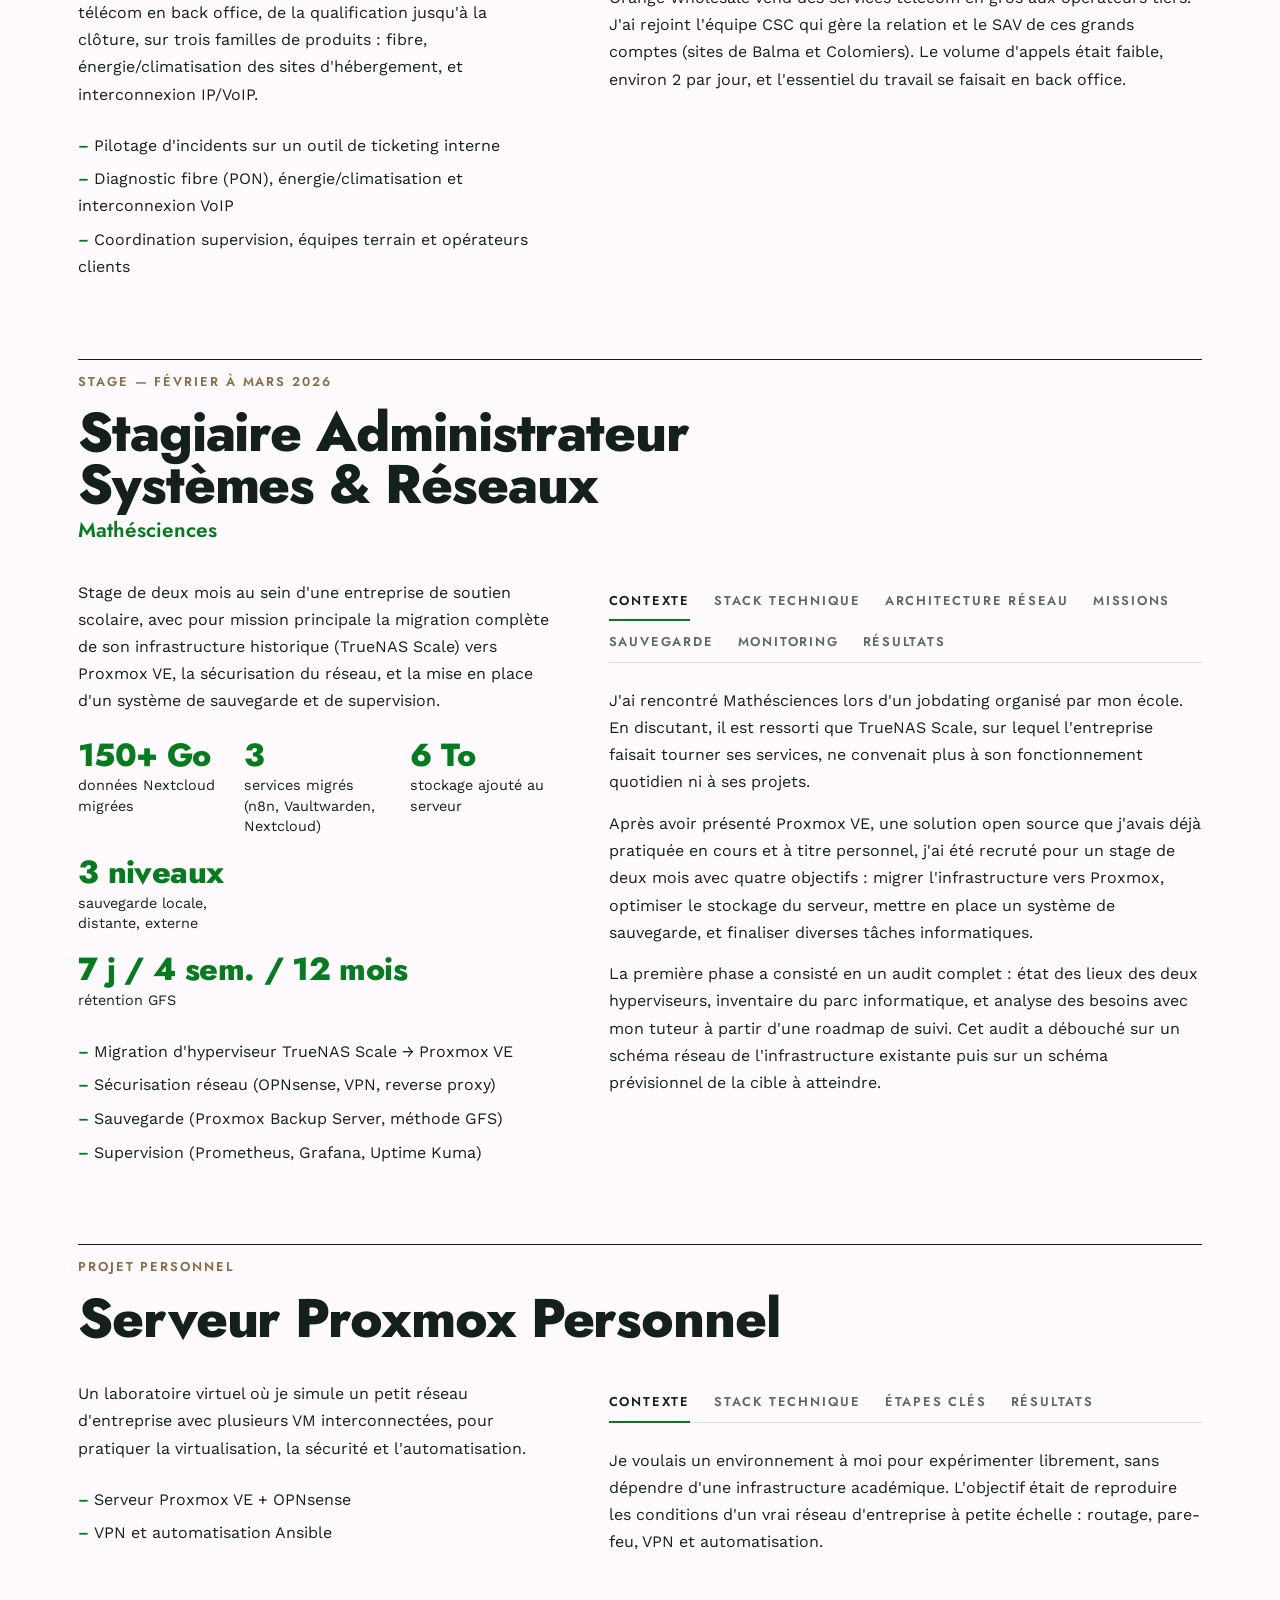
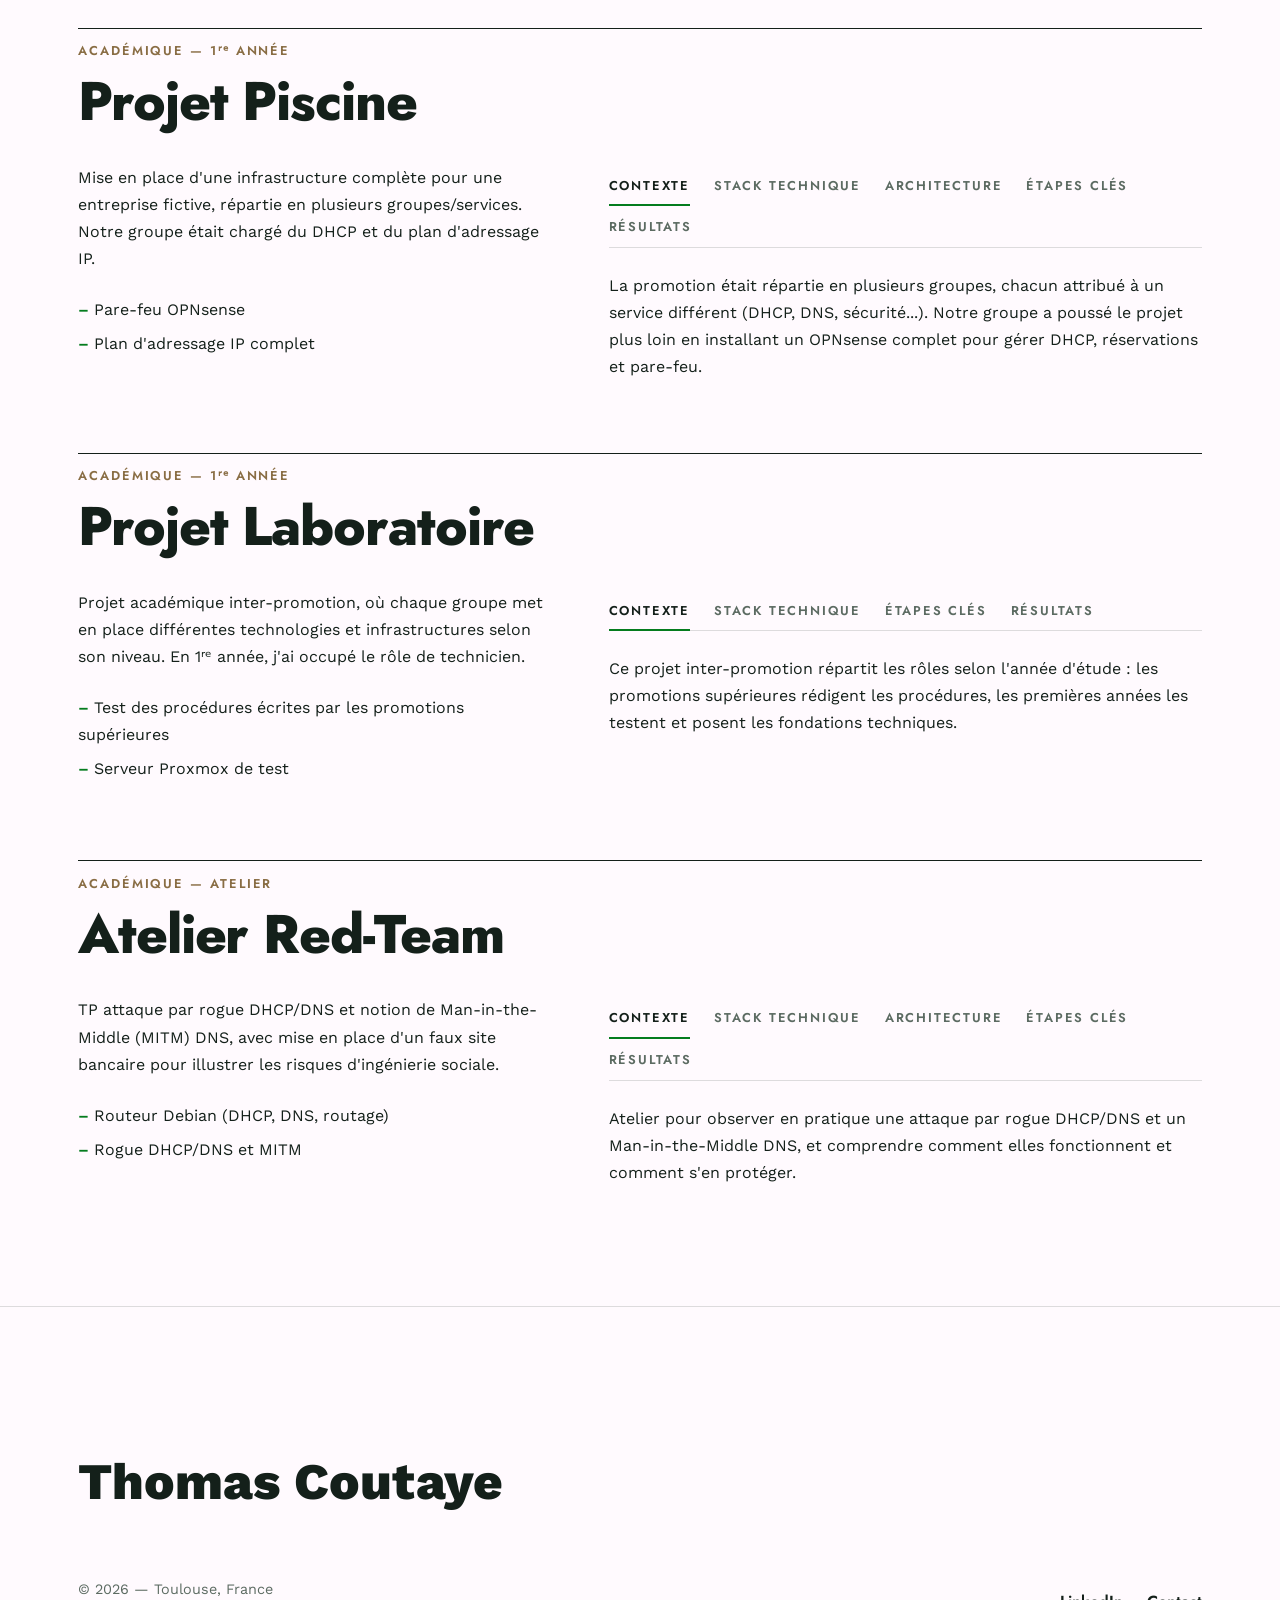
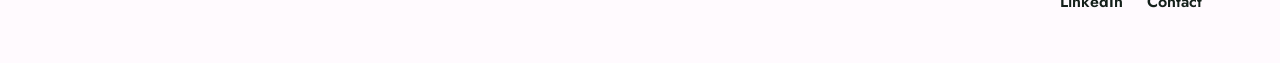
==== commit 5596dcc2: "Lighthouse : polices chargées depuis le head, place de la frise réservée avant le JS Google Fonts pa" ====
--- a/projects.html
+++ b/projects.html
@@ -6,8 +6,11 @@
 <meta name="description" content="Projets de Thomas Coutaye, administrateur systèmes et réseaux en recherche d'alternance : infrastructure, réseaux, virtualisation et cybersécurité.">
 <title>Projets — Thomas Coutaye</title>
 <link rel="icon" href="data:,">
+<link rel="preconnect" href="https://fonts.googleapis.com">
+<link rel="preconnect" href="https://fonts.gstatic.com" crossorigin>
+<link rel="stylesheet" href="https://fonts.googleapis.com/css2?family=Jost:wght@400;500;600;700;800&amp;family=Work+Sans:wght@400;500;600&amp;display=swap">
 <link rel="stylesheet" href="stylesheet.css">
-<script>var t;try{t=localStorage.getItem("theme")}catch(e){}document.documentElement.dataset.theme=t||(matchMedia("(prefers-color-scheme: dark)").matches?"dark":"light")</script>
+<script>var t;try{t=localStorage.getItem("theme")}catch(e){}document.documentElement.dataset.theme=t||(matchMedia("(prefers-color-scheme: dark)").matches?"dark":"light");document.documentElement.classList.add("js")</script>
 </head>
 <body>
 
--- a/stylesheet.css
+++ b/stylesheet.css
@@ -2,8 +2,6 @@
    THOMAS COUTAYE — PORTFOLIO
    Direction « affiche typographique » (vert #047c1e, brun #8f7247, fond #fffafe)
    ============================================ */
-
-@import url('https://fonts.googleapis.com/css2?family=Jost:wght@400;500;600;700;800&family=Work+Sans:wght@400;500;600&display=swap');
 
 :root{
   --bg:#fffafe;
@@ -71,7 +69,7 @@
 
 .eyebrow{
   font-family:var(--font-display);
-  font-size:0.78rem;
+  font-size:0.8rem;
   font-weight:600;
   text-transform:uppercase;
   letter-spacing:0.18em;
@@ -164,7 +162,7 @@
 .hero-subtitle{
   margin:0 0 1rem; color:var(--ink); font-size:1.2rem; font-weight:600; line-height:1.5;
 }
-.hero-about{margin:0 0 1.75rem; color:var(--ink-dim); max-width:46ch;}
+.hero-about{margin:0 0 1.75rem; color:var(--ink); max-width:46ch;}
 
 .hero-contact-inline .eyebrow{margin-bottom:0.9rem;}
 .hero-actions{display:flex; gap:0.85rem; flex-wrap:wrap;}
@@ -191,7 +189,7 @@
 /* ===== AFFICHE : filet + micro-légende + grand titre (parcours, projets) ===== */
 .poster-entry{border-top:1px solid var(--ink); padding:0.7rem 0 2.25rem;}
 .poster-meta{
-  font-family:var(--font-display); font-weight:600; font-size:0.72rem;
+  font-family:var(--font-display); font-weight:600; font-size:0.8rem;
   text-transform:uppercase; letter-spacing:.15em; color:var(--brown-text);
   margin:0 0 0.9rem;
 }
@@ -206,29 +204,46 @@
   color:var(--green);
 }
 
-/* ===== PARCOURS (liste affiche, tout visible) ===== */
-.parcours-group + .parcours-group{margin-top:3.5rem;}
-.parcours-group-title{color:var(--green); margin-bottom:1.25rem;}
-.parcours-list{list-style:none; margin:0; padding:0;}
+/* ===== PARCOURS (frise : sans JS, toutes les étapes restent visibles) ===== */
+.timeline{list-style:none; margin:0; padding:0;}
+/* une année = plusieurs étapes côte à côte */
+.timeline > li{display:grid; grid-template-columns:repeat(auto-fit, minmax(20rem, 1fr)); gap:0 2.5rem;}
+.timeline .poster-entry{padding-bottom:1.5rem;}
+.timeline .poster-meta{margin-bottom:0.6rem;}
+.timeline .poster-title{font-size:clamp(1.25rem, 2.4vw, 1.45rem); line-height:1.05; max-width:none;}
+.timeline .poster-org{font-size:0.95rem; margin-top:0.25rem;}
 .parcours-points{
   list-style:none; margin:1.1rem 0 0; padding:0;
-  font-size:0.9rem; line-height:1.55; color:var(--ink-dim); max-width:46ch;
-}
-.parcours-points li{margin-bottom:0.35rem;}
+  font-size:1rem; line-height:1.6; color:var(--ink); max-width:46ch;
+}
+.parcours-points li{margin-bottom:0.5rem;}
 .parcours-points li::before, .project-points li::before{content:"– "; color:var(--green); font-weight:600;}
-.parcours-desc{margin:0.7rem 0 0; font-size:0.9rem; line-height:1.55; color:var(--ink-dim); max-width:46ch;}
-
-.parcours-list--compact .poster-entry{padding-bottom:1.5rem;}
-.parcours-list--compact .poster-meta{margin-bottom:0.6rem;}
-.parcours-list--compact .poster-title{font-size:clamp(1.25rem, 2.4vw, 1.45rem); line-height:1.05; max-width:none;}
-.parcours-list--compact .poster-org{font-size:0.95rem; margin-top:0.25rem;}
-
-@media (min-width:820px){
-  .parcours-list > li:nth-child(even){text-align:right;}
-  .parcours-list > li:nth-child(even) .poster-title,
-  .parcours-list > li:nth-child(even) .parcours-points,
-  .parcours-list > li:nth-child(even) .parcours-desc{margin-left:auto;}
-}
+.parcours-desc{margin:0.7rem 0 0; font-size:1rem; line-height:1.6; color:var(--ink); max-width:46ch;}
+
+html:not(.js) .timeline-rail{display:none;}
+.timeline-rail{display:flex; align-items:flex-start; min-height:3rem; justify-content:space-between; position:relative; margin:0.5rem 0 1.75rem;}
+.timeline-rail::before{content:""; position:absolute; left:1.5rem; right:1.5rem; top:8px; height:2px; background:var(--ink);} /* d'un centre de cercle à l'autre */
+.timeline-dot{
+  position:relative; display:flex; flex-direction:column; align-items:center; gap:0.45rem;
+  width:3rem; background:none; border:0; padding:0; cursor:pointer;
+  font-family:var(--font-display); font-weight:600; font-size:0.8rem; line-height:1.2; letter-spacing:.08em; color:var(--ink-dim);
+}
+.timeline-dot::before{
+  content:""; flex:none; width:18px; height:18px; border-radius:50%;
+  border:2px solid var(--ink); background:var(--bg); transition:background .2s, transform .2s;
+}
+@media (hover:hover){ .timeline-dot:hover::before{background:var(--green-tint);} }
+.timeline-dot[aria-expanded="true"]{color:var(--green);}
+.timeline-dot[aria-expanded="true"]::before{background:var(--green); border-color:var(--green); transform:scale(1.25);}
+.timeline-dot:focus-visible{outline:2px solid var(--green); outline-offset:4px; border-radius:var(--radius);}
+/* toutes les cartes dans la même cellule : la hauteur ne bouge pas au survol */
+.js .timeline{display:grid;}
+.js .timeline > li{grid-area:1/1; visibility:hidden;}
+.js .timeline > li.is-active{visibility:visible;}
+/* sur mobile les années sont empilées : la hauteur suit la carte affichée */
+@media (max-width:820px){ .js .timeline > li:not(.is-active){display:none;} }
+
+:is(#parcours, #skills, #projects) :is(.eyebrow, .section-title){text-align:center;}
 
 /* ===== SKILLS (blocs colorés, style magazine) ===== */
 .skills-bands{
@@ -268,12 +283,12 @@
 }
 .skill-band-desc{
   position:relative; z-index:1;
-  color:var(--on-card); opacity:0.86; font-size:0.94rem;
+  color:var(--on-card); font-size:1rem;
   max-width:34ch; margin:0 0 1.4rem;
 }
 .skill-tags{position:relative; z-index:1; display:flex; flex-wrap:wrap; gap:0.5rem;}
 .skill-tag{
-  font-family:var(--font-display); font-size:0.76rem; font-weight:600;
+  font-family:var(--font-display); font-size:0.8rem; font-weight:600;
   text-transform:uppercase; letter-spacing:0.03em;
   color:var(--ink); background:var(--bg);
   padding:0.42rem 0.8rem; border-radius:999px;
@@ -305,10 +320,10 @@
   font-family:var(--font-display); font-weight:800; color:var(--on-card);
   font-size:clamp(1.55rem, 4vw, 1.9rem); line-height:.98; letter-spacing:-0.02em;
 }
-.project-card-desc{margin:0; font-size:0.9rem; line-height:1.5; color:var(--on-card); opacity:.85;}
+.project-card-desc{margin:0; font-size:1rem; line-height:1.55; color:var(--on-card);}
 .project-card-meta{
   margin:auto 0 0; padding-top:0.6rem;
-  font-family:var(--font-display); font-weight:600; font-size:0.72rem;
+  font-family:var(--font-display); font-weight:600; font-size:0.8rem;
   text-transform:uppercase; letter-spacing:.15em; color:var(--on-card);
 }
 .view-all{text-align:center; margin-top:2.5rem;}
@@ -373,11 +388,11 @@
 .project-block{padding-bottom:4.5rem;}
 .project-block .poster-title{max-width:22ch; margin-bottom:2.25rem;}
 .project-block-grid{display:grid; grid-template-columns:1fr; gap:2.5rem; align-items:start;}
-.project-block-info > p{color:var(--ink-dim); margin:0 0 1.5rem; max-width:62ch;}
-.project-points{list-style:none; padding:0; margin:0; color:var(--ink-dim);}
+.project-block-info > p{color:var(--ink); margin:0 0 1.5rem; max-width:62ch;}
+.project-points{list-style:none; padding:0; margin:0; color:var(--ink);}
 .project-points li{margin-bottom:0.4rem;}
 .project-links{display:flex; gap:0.85rem; flex-wrap:wrap; margin-top:1.75rem;}
-.project-links-note{font-size:0.8rem; color:var(--ink-dim); margin-top:0.75rem; max-width:62ch;}
+.project-links-note{font-size:0.9rem; color:var(--ink); margin-top:0.75rem; max-width:62ch;}
 
 @media (min-width:980px){
   .project-block-grid{grid-template-columns:minmax(0, 1fr) minmax(0, 1.25fr); gap:3.5rem;}
@@ -394,7 +409,7 @@
   font-family:var(--font-display); font-weight:800; color:var(--green);
   font-size:clamp(1.5rem, 2.6vw, 2rem); line-height:1; letter-spacing:-0.02em;
 }
-.key-label{font-size:0.8rem; line-height:1.35; color:var(--ink-dim);}
+.key-label{font-size:0.9rem; line-height:1.4; color:var(--ink);}
 
 /* ----- onglets (sans JS : tous les panneaux visibles) ----- */
 .tablist{
@@ -402,7 +417,7 @@
   border-bottom:1px solid var(--border); margin-bottom:1.5rem;
 }
 .tab{
-  font-family:var(--font-display); font-weight:600; font-size:0.76rem;
+  font-family:var(--font-display); font-weight:600; font-size:0.8rem;
   text-transform:uppercase; letter-spacing:.14em; color:var(--ink-dim);
   background:none; border:none; border-bottom:2px solid transparent;
   padding:0.75rem 0 0.6rem; margin-bottom:-1px; cursor:pointer; transition:color .2s, border-color .2s;
@@ -412,19 +427,19 @@
 
 .tab-panel{padding:0; overflow:visible;}
 .tab-panel-title{
-  font-family:var(--font-display); font-weight:600; font-size:0.76rem;
+  font-family:var(--font-display); font-weight:600; font-size:0.8rem;
   text-transform:uppercase; letter-spacing:.14em; color:var(--ink);
   margin:0 0 0.75rem;
 }
 .project-tabs:not(.is-enhanced) .tab-panel + .tab-panel{
   margin-top:1.75rem; padding-top:1.25rem; border-top:1px solid var(--border);
 }
-.tab-panel p{color:var(--ink-dim); margin:0 0 0.9rem; max-width:68ch;}
+.tab-panel p{color:var(--ink); margin:0 0 0.9rem; max-width:68ch;}
 .tab-panel p:last-child{margin-bottom:0;}
-.tab-panel ul{padding-left:1.2rem; color:var(--ink-dim); margin:0; max-width:68ch;}
+.tab-panel ul{padding-left:1.2rem; color:var(--ink); margin:0; max-width:68ch;}
 .tab-panel ul li{margin-bottom:0.45rem;}
 .tab-panel ul li strong, .tab-panel ol li strong{color:var(--ink);}
-.tab-panel ol{list-style:none; counter-reset:step; padding:0; margin:0; color:var(--ink-dim); max-width:68ch;}
+.tab-panel ol{list-style:none; counter-reset:step; padding:0; margin:0; color:var(--ink); max-width:68ch;}
 .tab-panel ol li{counter-increment:step; position:relative; padding:0 0 0.9rem 2.6rem;}
 .tab-panel ol li::before{
   content:counter(step, decimal-leading-zero);
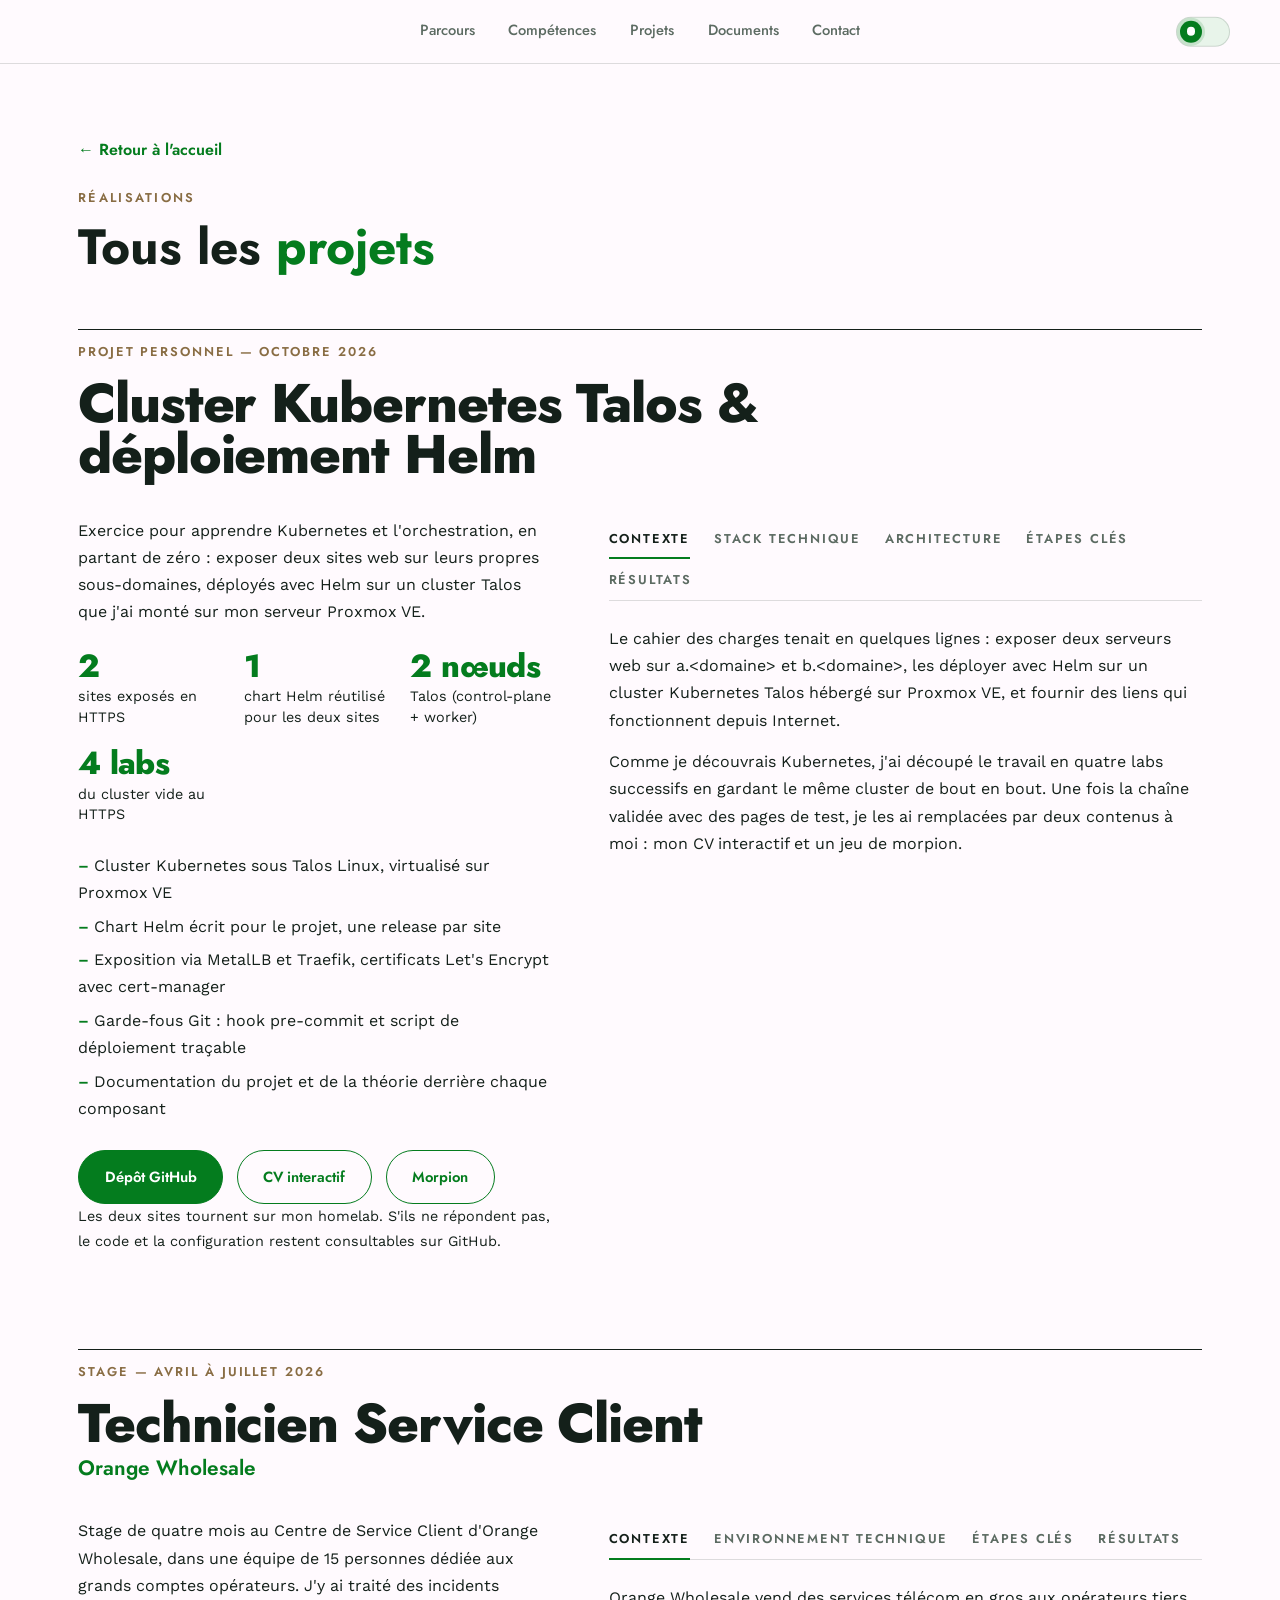
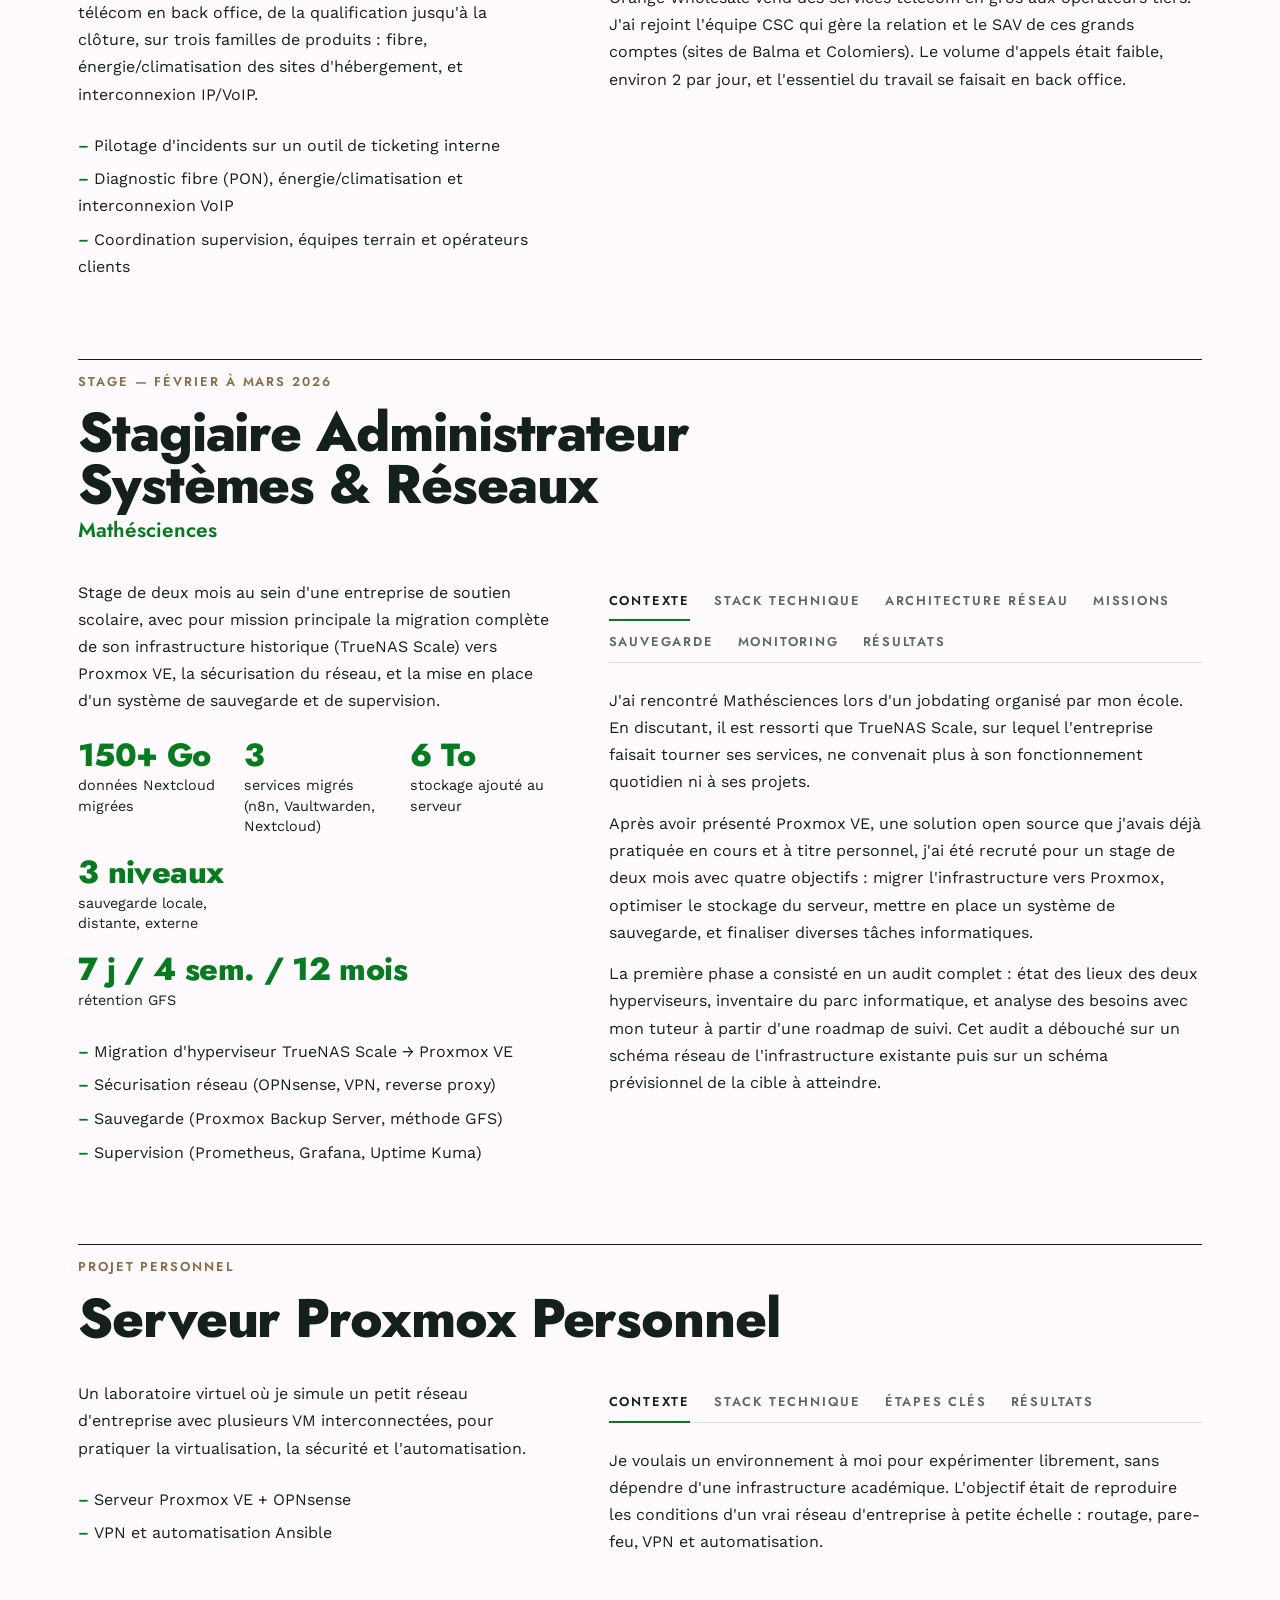
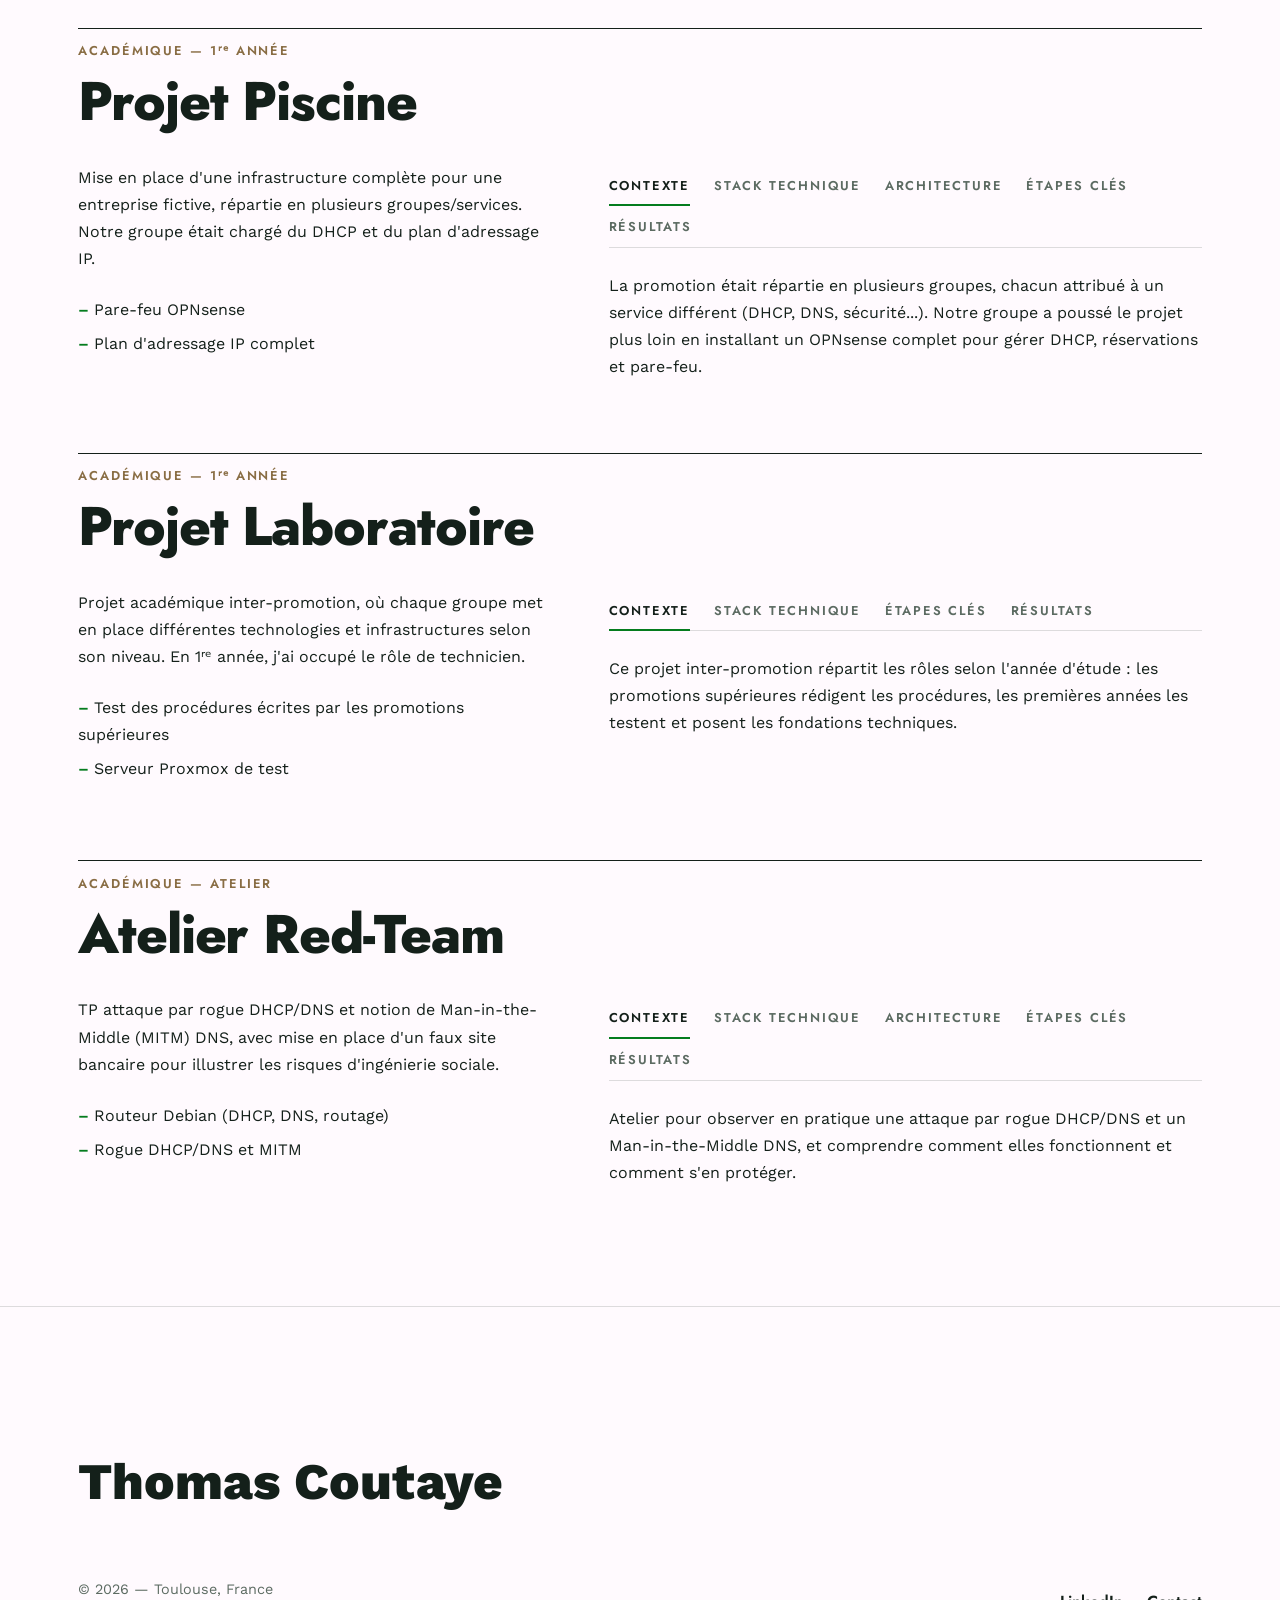
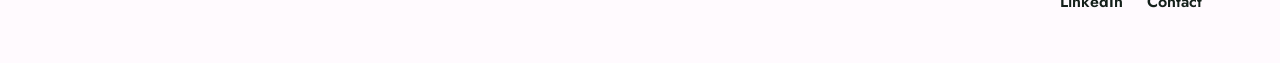
==== commit 725356e4: "Bouton clair/sombre en interrupteur coulissant avec soleil et lune Co-Authored-By: Claude Opus 5.5 <" ====
--- a/projects.html
+++ b/projects.html
@@ -24,7 +24,7 @@
       <a href="index.html#documents">Documents</a>
       <a href="index.html#contact">Contact</a>
     </nav>
-    <button class="theme-toggle" id="theme-toggle" type="button" aria-label="Mode sombre">☾</button>
+    <button class="theme-toggle" id="theme-toggle" type="button" aria-label="Mode sombre"><span class="theme-toggle-knob"></span></button>
   </div>
 </header>
 
--- a/stylesheet.css
+++ b/stylesheet.css
@@ -102,11 +102,23 @@
 }
 .theme-toggle{
   position:absolute; right:0; top:50%; transform:translateY(-50%);
-  width:2.4rem; height:2.4rem; border-radius:50%; cursor:pointer;
-  background:none; border:1.5px solid var(--border); color:var(--ink);
-  font-size:1.1rem; line-height:1; transition:border-color .2s, color .2s;
-}
-.theme-toggle:hover{border-color:var(--green); color:var(--green);}
+  width:3.4rem; height:1.9rem; padding:0 0.2rem; border-radius:999px; cursor:pointer;
+  display:flex; align-items:center;
+  background:var(--green-tint); border:1.5px solid var(--border); transition:border-color .2s, background .2s;
+}
+:root[data-theme="dark"] .theme-toggle{background:var(--ink); border-color:var(--ink);}
+.theme-toggle:hover{border-color:var(--green);}
+.theme-toggle-knob{
+  display:grid; place-items:center; width:1.4rem; height:1.4rem; border-radius:50%;
+  background:var(--green); box-shadow:0 0 0 3px rgba(4,124,30,0.15); transition:transform .25s;
+}
+.theme-toggle-knob::after{ /* soleil */
+  content:""; width:0.55rem; height:0.55rem; border-radius:50%; background:var(--on-green);
+}
+:root[data-theme="dark"] .theme-toggle-knob{transform:translateX(calc(3.4rem - 1.4rem - 0.4rem - 3px)); background:var(--bg);}
+:root[data-theme="dark"] .theme-toggle-knob::after{ /* lune : croissant découpé par une ombre intérieure */
+  width:0.8rem; height:0.8rem; background:none; box-shadow:inset 0.25rem -0.12rem 0 0 var(--green);
+}
 nav.links{display:flex; gap:2.1rem; list-style:none; margin:0; padding:0;}
 nav.links a{
   font-family:var(--font-display); font-size:0.92rem; font-weight:500;
